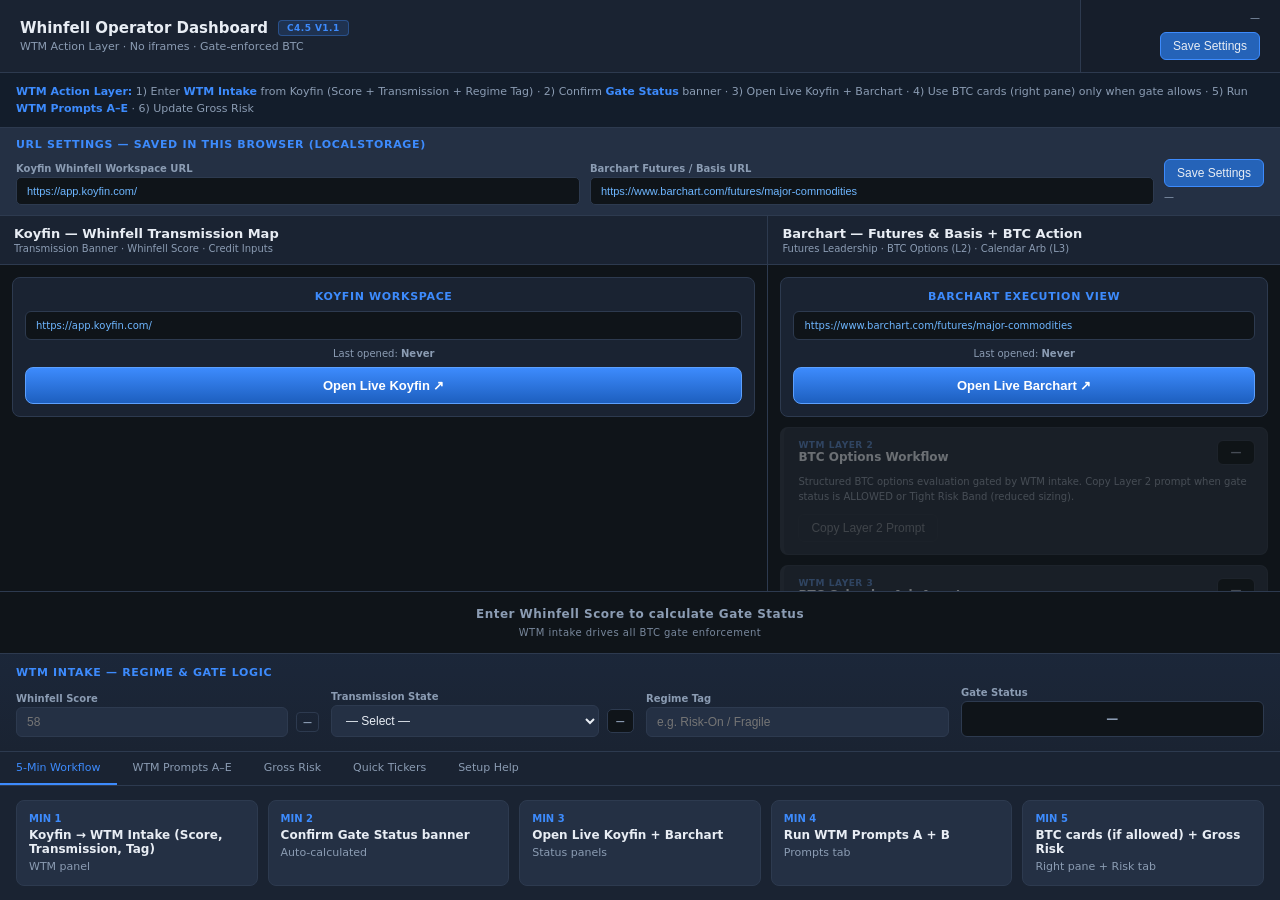
==== index.html @ 6265615a "Create index.html" ====
<!DOCTYPE html>
<html lang="en">
<head>
  <meta charset="UTF-8" />
  <meta name="viewport" content="width=device-width, initial-scale=1.0" />
  <title>Whinfell Operator Dashboard — C4.5 v1.1</title>
  <style>
    :root {
      --bg: #0f1419; --surface: #1a2332; --surface2: #243044; --border: #2d3a4f;
      --text: #e8edf4; --muted: #8b9cb3; --accent: #3d8bfd; --accent-dim: #2563b8;
      --green: #3dd68c; --amber: #f5a623; --red: #f56565;
      --font: "Segoe UI", system-ui, -apple-system, sans-serif;
    }
    * { box-sizing: border-box; margin: 0; padding: 0; }
    body {
      font-family: var(--font); background: var(--bg); color: var(--text);
      height: 100vh; display: flex; flex-direction: column; overflow: hidden;
    }
    header {
      display: flex; align-items: stretch; justify-content: space-between;
      padding: 0; background: var(--surface);
      border-bottom: 1px solid var(--border); flex-shrink: 0;
    }
    .header-brand {
      flex: 1; padding: 12px 20px; display: flex; flex-direction: column; justify-content: center; gap: 3px;
    }
    .header-brand-row { display: flex; align-items: center; gap: 10px; }
    header h1 { font-size: 15px; font-weight: 600; }
    .version-badge {
      font-size: 9px; font-weight: 700; color: var(--accent); background: rgba(61,139,253,0.15);
      border: 1px solid rgba(61,139,253,0.35); padding: 2px 8px; border-radius: 4px;
      letter-spacing: 0.05em; text-transform: uppercase;
    }
    header .meta { font-size: 11px; color: var(--muted); }
    .header-controls {
      display: flex; flex-direction: column; align-items: flex-end; justify-content: center;
      gap: 6px; padding: 12px 20px; border-left: 1px solid var(--border);
      background: rgba(0,0,0,0.15); min-width: 200px;
    }
    .header-controls .save-status { margin-top: 0; text-align: right; }
    .btn {
      background: var(--surface2); border: 1px solid var(--border); color: var(--text);
      padding: 6px 12px; border-radius: 6px; font-size: 12px; cursor: pointer;
    }
    .btn:hover:not(:disabled) { background: var(--border); }
    .btn:disabled { opacity: 0.45; cursor: not-allowed; }
    .btn-primary { background: var(--accent-dim); border-color: var(--accent); }
    .btn-primary:hover:not(:disabled) { background: var(--accent); }
    .how-to-use {
      flex-shrink: 0; background: rgba(61, 139, 253, 0.08);
      border-bottom: 1px solid var(--border); padding: 10px 16px;
      font-size: 11px; color: var(--muted); line-height: 1.55;
    }
    .how-to-use strong { color: var(--accent); }
    .settings-bar {
      flex-shrink: 0; background: var(--surface2);
      border-bottom: 1px solid var(--border); padding: 10px 16px;
    }
    .settings-bar h2, .section-label {
      font-size: 11px; font-weight: 700; color: var(--accent);
      text-transform: uppercase; letter-spacing: 0.06em; margin-bottom: 8px;
    }
    .settings-grid {
      display: grid; grid-template-columns: 1fr 1fr auto; gap: 10px; align-items: end;
    }
    @media (max-width: 800px) { .settings-grid { grid-template-columns: 1fr; } }
    .settings-field label, .field label {
      display: block; font-size: 10px; color: var(--muted);
      margin-bottom: 3px; font-weight: 600;
    }
    .settings-field input {
      width: 100%; background: var(--bg); border: 1px solid var(--border);
      color: #6eb6ff; padding: 7px 10px; border-radius: 5px; font-size: 11px;
    }
    .save-status { font-size: 10px; color: var(--muted); min-height: 14px; margin-top: 4px; }
    .save-status.ok { color: var(--green); }
    .main-split {
      display: grid; grid-template-columns: 3fr 2fr; flex: 1;
      min-height: 0; gap: 1px; background: var(--border);
    }
    .pane { display: flex; flex-direction: column; background: var(--bg); min-height: 0; }
    .pane-header {
      padding: 10px 14px; background: var(--surface);
      border-bottom: 1px solid var(--border); flex-shrink: 0;
    }
    .pane-header h2 { font-size: 13px; font-weight: 700; margin-bottom: 2px; }
    .pane-header .sub { font-size: 10px; color: var(--muted); }
    .pane-scroll { flex: 1; overflow-y: auto; padding: 12px; display: flex; flex-direction: column; gap: 10px; }
    .status-compact {
      background: var(--surface); border: 1px solid var(--border);
      border-radius: 8px; padding: 12px; text-align: center;
    }
    .status-compact .status-url {
      font-size: 10px; color: #6eb6ff; word-break: break-all;
      background: var(--bg); padding: 8px 10px; border-radius: 6px;
      border: 1px solid var(--border); margin: 8px 0; text-align: left;
    }
    .status-compact .status-url.empty { color: var(--muted); font-style: italic; }
    .status-meta { font-size: 10px; color: var(--muted); margin-bottom: 8px; }
    .btn-live {
      background: linear-gradient(180deg, #3d8bfd 0%, #1d5fbf 100%);
      border: 1px solid #5ca0ff; color: #fff; font-weight: 700;
      font-size: 13px; padding: 10px 24px; border-radius: 8px; cursor: pointer; width: 100%;
    }
    .btn-live:hover { filter: brightness(1.1); }
    .btc-card {
      background: var(--surface2); border: 1px solid var(--border);
      border-radius: 8px; padding: 12px 12px 12px 14px; transition: opacity 0.2s, border-color 0.2s;
      border-left-width: 4px;
    }
    .btc-card.chip-allowed { border-left-color: var(--green); }
    .btc-card.chip-tight { border-left-color: var(--amber); }
    .btc-card.chip-blocked { border-left-color: var(--red); }
    .btc-card.chip-neutral { border-left-color: var(--border); }
    .btc-card.gate-blocked { opacity: 0.42; pointer-events: none; filter: grayscale(0.45); }
    .btc-card h3 { font-size: 12px; font-weight: 700; margin-bottom: 2px; }
    .btc-card .layer-tag { font-size: 9px; color: var(--accent); font-weight: 700; text-transform: uppercase; letter-spacing: 0.06em; }
    .btc-card p { font-size: 10px; color: var(--muted); line-height: 1.5; margin: 6px 0 10px; }
    .btc-gate-row { display: flex; justify-content: space-between; align-items: flex-start; margin-bottom: 8px; gap: 8px; }
    .status-chip {
      font-size: 11px; font-weight: 800; padding: 5px 12px; border-radius: 6px;
      letter-spacing: 0.05em; text-transform: uppercase; white-space: nowrap; flex-shrink: 0;
    }
    .status-chip.allowed { background: rgba(61,221,140,0.22); color: var(--green); border: 1px solid var(--green); }
    .status-chip.tight { background: rgba(245,166,35,0.22); color: var(--amber); border: 1px solid var(--amber); }
    .status-chip.blocked { background: rgba(245,101,101,0.22); color: var(--red); border: 1px solid var(--red); }
    .status-chip.neutral { background: var(--bg); color: var(--muted); border: 1px solid var(--border); }
    .utility {
      flex-shrink: 0; background: var(--surface);
      border-top: 1px solid var(--border); max-height: 46vh;
      display: flex; flex-direction: column;
    }
    .wtm-intake-block {
      flex-shrink: 0; border-bottom: 1px solid var(--border);
      background: linear-gradient(180deg, rgba(61,139,253,0.06) 0%, var(--surface) 100%);
    }
    .gate-banner {
      padding: 14px 20px; font-size: 14px; font-weight: 800;
      text-align: center; letter-spacing: 0.04em; line-height: 1.35;
    }
    .gate-banner .gate-sub { display: block; font-size: 10px; font-weight: 500; margin-top: 3px; opacity: 0.85; }
    .gate-banner.red { background: rgba(245,101,101,0.22); color: #ff8a8a; border-bottom: 2px solid var(--red); }
    .gate-banner.amber { background: rgba(245,166,35,0.18); color: #ffc966; border-bottom: 2px solid var(--amber); }
    .gate-banner.green { background: rgba(61,221,140,0.15); color: #6eeea8; border-bottom: 2px solid var(--green); }
    .gate-banner.neutral { background: var(--bg); color: var(--muted); border-bottom: 1px solid var(--border); font-size: 12px; font-weight: 600; }
    .wtm-intake { padding: 12px 16px 14px; }
    .wtm-intake-grid {
      display: grid; grid-template-columns: repeat(4, 1fr); gap: 12px; align-items: end;
    }
    @media (max-width: 900px) { .wtm-intake-grid { grid-template-columns: 1fr 1fr; } }
    .tx-field-row { display: flex; gap: 8px; align-items: center; }
    .tx-field-row select { flex: 1; min-width: 0; }
    .regime-chip {
      font-size: 9px; font-weight: 800; padding: 6px 8px; border-radius: 5px;
      text-transform: uppercase; letter-spacing: 0.04em; white-space: nowrap; flex-shrink: 0;
    }
    .regime-chip.tx-green { background: rgba(61,221,140,0.18); color: var(--green); border: 1px solid var(--green); }
    .regime-chip.tx-amber { background: rgba(245,166,35,0.18); color: var(--amber); border: 1px solid var(--amber); }
    .regime-chip.tx-orange { background: rgba(255,140,60,0.18); color: #ff9f5a; border: 1px solid #ff9f5a; }
    .regime-chip.tx-red { background: rgba(245,101,101,0.18); color: var(--red); border: 1px solid var(--red); }
    .regime-chip.tx-neutral { background: var(--bg); color: var(--muted); border: 1px solid var(--border); }
    .gate-status-display {
      display: flex; align-items: center; justify-content: center; min-height: 36px;
      border-radius: 6px; font-size: 12px; font-weight: 800; letter-spacing: 0.04em;
      text-transform: uppercase; background: var(--bg); border: 1px solid var(--border); color: var(--muted);
    }
    .gate-status-display.allowed { background: rgba(61,221,140,0.15); color: var(--green); border-color: var(--green); }
    .gate-status-display.tight { background: rgba(245,166,35,0.15); color: var(--amber); border-color: var(--amber); }
    .gate-status-display.blocked { background: rgba(245,101,101,0.15); color: var(--red); border-color: var(--red); }
    .score-field-wrap { display: flex; align-items: center; gap: 8px; }
    .score-field-wrap input { flex: 1; min-width: 0; }
    .score-zone-mini {
      font-size: 9px; font-weight: 700; padding: 4px 6px; border-radius: 4px; white-space: nowrap;
    }
    .score-zone-mini.green { color: var(--green); border: 1px solid var(--green); background: rgba(61,221,140,0.1); }
    .score-zone-mini.amber { color: var(--amber); border: 1px solid var(--amber); background: rgba(245,166,35,0.1); }
    .score-zone-mini.red { color: var(--red); border: 1px solid var(--red); background: rgba(245,101,101,0.1); }
    .score-zone-mini.neutral { color: var(--muted); border: 1px solid var(--border); }
    .field input, .field select, .field textarea {
      width: 100%; background: var(--surface2); border: 1px solid var(--border);
      color: var(--text); padding: 7px 10px; border-radius: 6px; font-size: 12px;
    }
    .field input[readonly] { color: var(--muted); cursor: default; }
    .field textarea { min-height: 60px; resize: vertical; font-family: var(--font); }
    .utility-tabs { display: flex; border-bottom: 1px solid var(--border); flex-shrink: 0; overflow-x: auto; }
    .tab {
      padding: 9px 16px; font-size: 11px; font-weight: 500; color: var(--muted);
      cursor: pointer; border-bottom: 2px solid transparent; white-space: nowrap;
    }
    .tab:hover { color: var(--text); }
    .tab.active { color: var(--accent); border-bottom-color: var(--accent); }
    .utility-body { overflow-y: auto; padding: 14px 16px; flex: 1; }
    .panel { display: none; } .panel.active { display: block; }
    .workflow-grid { display: grid; grid-template-columns: repeat(5, 1fr); gap: 10px; }
    @media (max-width: 900px) { .workflow-grid { grid-template-columns: 1fr 1fr; } }
    .wf-step {
      background: var(--surface2); border: 1px solid var(--border);
      border-radius: 8px; padding: 12px;
    }
    .wf-step .min { font-size: 10px; color: var(--accent); font-weight: 700; margin-bottom: 4px; }
    .wf-step .action { font-size: 12px; font-weight: 600; margin-bottom: 4px; }
    .wf-step .tool { font-size: 11px; color: var(--muted); }
    .prompt-list { display: flex; flex-direction: column; gap: 10px; }
    .prompt-card {
      background: var(--surface2); border: 1px solid var(--border);
      border-radius: 8px; padding: 12px;
    }
    .prompt-card header {
      background: none; border: none; padding: 0 0 8px 0;
      display: flex; justify-content: space-between; align-items: center;
    }
    .prompt-card h3 { font-size: 13px; font-weight: 600; }
    .prompt-card .prompt-desc { font-size: 10px; color: var(--muted); margin-top: 2px; font-weight: 400; }
    .prompt-card pre {
      font-size: 11px; line-height: 1.55; color: var(--muted);
      white-space: pre-wrap; background: var(--bg); padding: 10px;
      border-radius: 6px; border: 1px solid var(--border);
      font-family: "SF Mono", Consolas, monospace;
    }
    .copied { color: var(--green) !important; }
    .risk-grid {
      display: grid; grid-template-columns: repeat(auto-fill, minmax(200px, 1fr));
      gap: 12px; align-items: end;
    }
    .daily-rule {
      margin-top: 10px; padding: 10px 12px; background: var(--bg);
      border: 1px solid var(--amber); border-radius: 6px;
      font-size: 11px; color: var(--amber); line-height: 1.5;
    }
    .ticker-ref { font-size: 11px; color: var(--muted); }
    .url-instructions {
      padding: 10px 12px; background: var(--bg); border: 1px solid var(--border);
      border-radius: 6px; font-size: 11px; color: var(--muted); line-height: 1.55;
    }
    .url-instructions ol { margin: 6px 0 0 18px; }
  </style>
</head>
<body>

<header>
  <div class="header-brand">
    <div class="header-brand-row">
      <h1>Whinfell Operator Dashboard</h1>
      <span class="version-badge">C4.5 v1.1</span>
    </div>
    <div class="meta">WTM Action Layer · No iframes · Gate-enforced BTC</div>
  </div>
  <div class="header-controls">
    <div class="save-status" id="saveStatusHeader">—</div>
    <button class="btn btn-primary" id="btnSave">Save Settings</button>
  </div>
</header>

<div class="how-to-use">
  <strong>WTM Action Layer:</strong>
  1) Enter <strong>WTM Intake</strong> from Koyfin (Score + Transmission + Regime Tag) ·
  2) Confirm <strong>Gate Status</strong> banner ·
  3) Open Live Koyfin + Barchart ·
  4) Use BTC cards (right pane) only when gate allows ·
  5) Run <strong>WTM Prompts A–E</strong> ·
  6) Update Gross Risk
</div>

<section class="settings-bar">
  <h2>URL Settings — saved in this browser (localStorage)</h2>
  <div class="settings-grid">
    <div class="settings-field">
      <label for="urlKoyfin">Koyfin Whinfell Workspace URL</label>
      <input type="url" id="urlKoyfin" placeholder="https://app.koyfin.com/your-workspace" />
    </div>
    <div class="settings-field">
      <label for="urlBarchart">Barchart Futures / Basis URL</label>
      <input type="url" id="urlBarchart" placeholder="https://www.barchart.com/futures/major-commodities" />
    </div>
    <div>
      <button class="btn btn-primary" id="btnSave2" style="width:100%">Save Settings</button>
      <div class="save-status" id="saveStatus">—</div>
    </div>
  </div>
</section>

<section class="main-split">
  <div class="pane">
    <div class="pane-header">
      <h2>Koyfin — Whinfell Transmission Map</h2>
      <div class="sub">Transmission Banner · Whinfell Score · Credit Inputs</div>
    </div>
    <div class="pane-scroll">
      <div class="status-compact">
        <div class="section-label">Koyfin Workspace</div>
        <div class="status-url" id="displayUrlKoyfin">No URL saved</div>
        <div class="status-meta">Last opened: <strong id="lastOpenedKoyfin">Never</strong></div>
        <button class="btn-live" id="btnOpenKoyfin">Open Live Koyfin ↗</button>
      </div>
    </div>
  </div>

  <div class="pane">
    <div class="pane-header">
      <h2>Barchart — Futures &amp; Basis + BTC Action</h2>
      <div class="sub">Futures Leadership · BTC Options (L2) · Calendar Arb (L3)</div>
    </div>
    <div class="pane-scroll">
      <div class="status-compact">
        <div class="section-label">Barchart Execution View</div>
        <div class="status-url" id="displayUrlBarchart">No URL saved</div>
        <div class="status-meta">Last opened: <strong id="lastOpenedBarchart">Never</strong></div>
        <button class="btn-live" id="btnOpenBarchart">Open Live Barchart ↗</button>
      </div>

      <div class="btc-card chip-neutral" id="btcOptionsCard">
        <div class="btc-gate-row">
          <div><div class="layer-tag">WTM Layer 2</div><h3>BTC Options Workflow</h3></div>
          <span class="status-chip neutral" id="gatePillL2">—</span>
        </div>
        <p>Structured BTC options evaluation gated by WTM intake. Copy Layer 2 prompt when gate status is ALLOWED or Tight Risk Band (reduced sizing).</p>
        <button class="btn" id="btnCopyL2">Copy Layer 2 Prompt</button>
      </div>

      <div class="btc-card chip-neutral" id="btcCalendarCard">
        <div class="btc-gate-row">
          <div><div class="layer-tag">WTM Layer 3</div><h3>BTC Calendar Arb Agent</h3></div>
          <span class="status-chip neutral" id="gatePillL3">—</span>
        </div>
        <p>Calendar spread arb agent for BTC basis structures. Blocked when Gate Status = NO NEW BTC RISK (Score &lt; 50).</p>
        <button class="btn" id="btnCopyL3">Copy Layer 3 Prompt</button>
      </div>
    </div>
  </div>
</section>

<section class="utility">
  <div class="wtm-intake-block">
    <div class="gate-banner neutral" id="gateBanner">
      Enter Whinfell Score to calculate Gate Status
      <span class="gate-sub" id="gateBannerSub">WTM intake drives all BTC gate enforcement</span>
    </div>
    <div class="wtm-intake">
      <div class="section-label">WTM Intake — Regime &amp; Gate Logic</div>
      <div class="wtm-intake-grid">
        <div class="field">
          <label for="whinfellScore">Whinfell Score</label>
          <div class="score-field-wrap">
            <input type="number" id="whinfellScore" min="0" max="100" placeholder="58" />
            <span class="score-zone-mini neutral" id="scoreZoneMini">—</span>
          </div>
        </div>
        <div class="field">
          <label for="transmissionState">Transmission State</label>
          <div class="tx-field-row">
            <select id="transmissionState">
              <option value="">— Select —</option>
              <option value="normal">Normal</option>
              <option value="stressed">Stressed</option>
              <option value="disorderly">Disorderly</option>
              <option value="crisis">Crisis</option>
            </select>
            <span class="regime-chip tx-neutral" id="txChip">—</span>
          </div>
        </div>
        <div class="field">
          <label for="regimeTag">Regime Tag</label>
          <input type="text" id="regimeTag" list="regimeTags" placeholder="e.g. Risk-On / Fragile" />
          <datalist id="regimeTags">
            <option value="Risk-On / Constructive"></option>
            <option value="Neutral / Range"></option>
            <option value="Fragile / Selective"></option>
            <option value="Stress / Compression"></option>
            <option value="Crisis / Risk-Off"></option>
          </datalist>
        </div>
        <div class="field">
          <label>Gate Status</label>
          <div class="gate-status-display" id="gateStatusDisplay">—</div>
        </div>
      </div>
    </div>
  </div>

  <div class="utility-tabs">
    <div class="tab active" data-tab="workflow">5-Min Workflow</div>
    <div class="tab" data-tab="prompts">WTM Prompts A–E</div>
    <div class="tab" data-tab="risk">Gross Risk</div>
    <div class="tab" data-tab="tickers">Quick Tickers</div>
    <div class="tab" data-tab="setup">Setup Help</div>
  </div>
  <div class="utility-body">
    <div class="panel active" id="panel-workflow">
      <div class="workflow-grid">
        <div class="wf-step"><div class="min">MIN 1</div><div class="action">Koyfin → WTM Intake (Score, Transmission, Tag)</div><div class="tool">WTM panel</div></div>
        <div class="wf-step"><div class="min">MIN 2</div><div class="action">Confirm Gate Status banner</div><div class="tool">Auto-calculated</div></div>
        <div class="wf-step"><div class="min">MIN 3</div><div class="action">Open Live Koyfin + Barchart</div><div class="tool">Status panels</div></div>
        <div class="wf-step"><div class="min">MIN 4</div><div class="action">Run WTM Prompts A + B</div><div class="tool">Prompts tab</div></div>
        <div class="wf-step"><div class="min">MIN 5</div><div class="action">BTC cards (if allowed) + Gross Risk</div><div class="tool">Right pane + Risk tab</div></div>
      </div>
    </div>
    <div class="panel" id="panel-prompts"><div class="prompt-list" id="promptList"></div></div>
    <div class="panel" id="panel-risk">
      <div class="risk-grid">
        <div class="field"><label>Gross Risk — Book A ($mm)</label><input type="number" id="grossA" step="0.1" /></div>
        <div class="field"><label>Gross Risk — Book B ($mm)</label><input type="number" id="grossB" step="0.1" /></div>
        <div class="field"><label>Total Gross</label><input type="text" id="grossTotal" readonly /></div>
        <div class="field">
          <label>Basis Preference</label>
          <select id="basisPref">
            <option value="">— Select —</option>
            <option value="client">Client Basis favored</option>
            <option value="outright">Outright Basis allowed</option>
            <option value="avoid">Avoid outright</option>
          </select>
        </div>
        <div class="field" style="grid-column:1/-1">
          <label>Watch Items / Handover</label>
          <textarea id="handoverNote" placeholder="Gate status, regime tag, risks…"></textarea>
        </div>
      </div>
      <div class="daily-rule"><strong>Daily Rule:</strong> Update Gross Risk after morning review and after any material trade.</div>
    </div>
    <div class="panel" id="panel-tickers">
      <p class="ticker-ref" style="margin-bottom:10px">C3 Master List — click to open Barchart:</p>
      <div id="tickerChips" style="display:flex;flex-wrap:wrap;gap:6px;"></div>
    </div>
    <div class="panel" id="panel-setup">
      <div class="url-instructions">
        <strong>C4.5 v1.1 — WTM Action Layer</strong>
        <ol>
          <li>Enter WTM Intake: Score, Transmission State, Regime Tag</li>
          <li>Gate Status auto-calculates: Allowed (≥65) · Tight Risk Band (50–64) · NO NEW BTC RISK (&lt;50)</li>
          <li>BTC Options (L2) + Calendar Arb (L3) cards live under Barchart pane — respect gate</li>
          <li>Run WTM Prompts A–E from Prompts tab</li>
        </ol>
      </div>
    </div>
  </div>
</section>

<script>
const STORAGE_KEY = 'whinfell_operator_v1_1';
const LEGACY_KEYS = ['whinfell_operator_v2', 'whinfell_operator_v1'];
const DEFAULTS = {
  urlKoyfin: 'https://app.koyfin.com/',
  urlBarchart: 'https://www.barchart.com/futures/major-commodities',
};

const TX_LABELS = { normal: 'Normal', stressed: 'Stressed', disorderly: 'Disorderly', crisis: 'Crisis' };
const TX_CHIP = {
  normal: { label: 'Normal', cls: 'tx-green' },
  stressed: { label: 'Stressed', cls: 'tx-amber' },
  disorderly: { label: 'Disorderly', cls: 'tx-orange' },
  crisis: { label: 'Crisis', cls: 'tx-red' },
};

function getBtcChipLabel(gate) {
  if (gate.key === 'blocked') return 'BLOCKED';
  if (gate.key === 'tight') return 'Tight Risk';
  if (gate.key === 'allowed') return 'Allowed';
  return '—';
}

function getScoreZoneMini(score) {
  if (isNaN(score)) return { text: '—', cls: 'neutral' };
  if (score >= 65) return { text: 'Green', cls: 'green' };
  if (score >= 50) return { text: 'Amber', cls: 'amber' };
  return { text: 'Red', cls: 'red' };
}

const PROMPT_L2 = `WTM Layer 2 — BTC Options Workflow

Context: Whinfell Transmission Model intake complete.
- Whinfell Score: [from intake]
- Transmission State: [from intake]
- Regime Tag: [from intake]
- Gate Status: [Allowed / Tight Risk Band / NO NEW BTC RISK]

Task:
1) Confirm gate permits BTC options activity (if Tight Risk Band → reduced sizing only)
2) Map IBIT/BTC vol surface vs credit transmission alignment
3) Recommend structure: covered / spread / collar — with max notional
4) State invalidation: score threshold, vol spike, credit impairment
5) Output: EXECUTE (sized) / WATCH / BLOCKED`;

const PROMPT_L3 = `WTM Layer 3 — BTC Calendar Arb Agent

Context: Whinfell Transmission Model intake complete.
- Whinfell Score: [from intake]
- Transmission State: [from intake]
- Regime Tag: [from intake]
- Gate Status: [Allowed / Tight Risk Band / NO NEW BTC RISK]

Task:
1) Verify gate status permits calendar arb (BLOCKED if Score < 50)
2) Read near vs far BTC basis from Barchart — compute ΔBasis attractiveness
3) Rank calendar spread opportunities vs WTM transmission read
4) If Tight Risk Band: client basis structures only, reduced size
5) Output one-line action: EXECUTE / WATCH / BLOCKED with size and risks`;

const PROMPTS = [
  { id: 'A', title: 'WTM Transmission Read & Regime Classification', desc: 'Classify today\u2019s overall regime and key signals.', text: `Using the current Whinfell Transmission Map (regime banner, Whinfell Score, credit inputs, rates, breadth, futures leadership, and BTC/IBIT behavior), classify today\u2019s transmission state.

1. State: Risk-On, Fragile Risk-On, Neutral, Risk-Off, or Crisis.
2. Whinfell Score and zone (Green / Amber / Red).
3. Top 2 confirming signals and top 2 disconfirming signals.
4. One-line desk posture recommendation and what would cause an upgrade or downgrade.

Be concise and transmission-focused.` },
  { id: 'B', title: 'WTM Posture & Gross-Risk Recommendation', desc: 'Set daily gross risk and sizing.', text: `Using current Whinfell Score, transmission state, and desk posture, recommend gross risk and position sizing for today.

1. Recommended gross risk range (% of capital deployed).
2. Max per-trade risk (% and dollar amount).
3. Max concurrent trades.
4. For a candidate trade (entry, stop, target, account size), calculate: contract/share count, notional, risk $, reward $, and R-multiple.

Keep sizing conservative and aligned with the current Whinfell regime.` },
  { id: 'C', title: 'WTM Trade Evaluation & Ranking', desc: 'Evaluate and rank candidate trades.', text: `Given a list of candidate trades (tickers, direction, setup), evaluate each through the Whinfell lens and rank them.

For each trade:
- Regime fit
- Basis/term-structure alignment
- Liquidity and edge
- Transmission confirmation

Output a ranked list: Core, Tactical, Watchlist, with one-line justification and WTM Trade Score (0\u2013100). Flag any trades that should be banned due to regime mismatch.` },
  { id: 'D', title: 'WTM Income Projection from Current Book', desc: 'Project income scenarios.', text: `Using the current book (positions, sizes, key levels) and Whinfell regime, build projected income scenarios for the next session/week.

1. Base, favorable, and adverse scenarios with estimated P&L ($ and % of capital).
2. Key drivers (carry, basis, directional, convexity).
3. One-line income posture statement.

Be realistic and tie directly to the current Whinfell Score and transmission state.` },
  { id: 'E', title: 'WTM Divergence & Risk Compression', desc: 'Diagnose divergences and recommend risk actions.', text: `When the tape diverges from Whinfell transmission signals, diagnose and recommend risk compression.

1. Describe key divergences (credit vs equities, BTC vs SPY, futures vs regime, etc.).
2. Classify as transient or regime-threatening.
3. Recommend concrete actions: reduce gross, rotate, tighten stops, or exit.
4. State what evidence would justify re-expanding risk.

Be concise and action-oriented.` },
];

const TICKERS = ['HYG','LQD','XLF','XLU','SPY','IWM','IBIT','CL','RB','ES','RTY','GC'];

function loadSettings() {
  try {
    let raw = localStorage.getItem(STORAGE_KEY);
    if (raw) return { ...DEFAULTS, ...JSON.parse(raw) };
    for (const key of LEGACY_KEYS) {
      const legacy = localStorage.getItem(key);
      if (legacy) return { ...DEFAULTS, ...JSON.parse(legacy), _migrated: true };
    }
    return { ...DEFAULTS };
  } catch { return { ...DEFAULTS }; }
}

function collectFormData() {
  return {
    urlKoyfin: document.getElementById('urlKoyfin').value,
    urlBarchart: document.getElementById('urlBarchart').value,
    whinfellScore: document.getElementById('whinfellScore').value,
    transmissionState: document.getElementById('transmissionState').value,
    regimeTag: document.getElementById('regimeTag').value,
    grossA: document.getElementById('grossA').value,
    grossB: document.getElementById('grossB').value,
    basisPref: document.getElementById('basisPref').value,
    handoverNote: document.getElementById('handoverNote').value,
    lastOpenedKoyfin: document.getElementById('lastOpenedKoyfin').dataset.ts || null,
    lastOpenedBarchart: document.getElementById('lastOpenedBarchart').dataset.ts || null,
    savedAt: new Date().toISOString(),
  };
}

function getGate(score) {
  if (isNaN(score)) return {
    label: '—', key: 'unknown', bannerClass: 'neutral',
    bannerText: 'Enter Whinfell Score to calculate Gate Status',
    bannerSub: 'WTM intake drives all BTC gate enforcement',
    chipClass: 'neutral', blocked: true, l2Disabled: true, l3Disabled: true,
  };
  if (score < 50) return {
    label: 'NO NEW BTC RISK', key: 'blocked', bannerClass: 'red',
    bannerText: 'NO NEW BTC RISK',
    bannerSub: 'Score < 50 · BTC sections disabled · Defensive posture required',
    chipClass: 'blocked', blocked: true, l2Disabled: true, l3Disabled: true,
  };
  if (score < 65) return {
    label: 'Tight Risk Band', key: 'tight', bannerClass: 'amber',
    bannerText: 'Tight Risk Band',
    bannerSub: 'Score 50–64 · Reduced BTC sizing · Client basis favored',
    chipClass: 'tight', blocked: false, l2Disabled: false, l3Disabled: false,
  };
  return {
    label: 'Allowed', key: 'allowed', bannerClass: 'green',
    bannerText: 'Allowed',
    bannerSub: 'Score ≥ 65 · Full WTM action layer · BTC options + calendar arb permitted',
    chipClass: 'allowed', blocked: false, l2Disabled: false, l3Disabled: false,
  };
}

function updateTransmissionChip() {
  const tx = document.getElementById('transmissionState').value;
  const chip = document.getElementById('txChip');
  if (!tx || !TX_CHIP[tx]) {
    chip.textContent = '—';
    chip.className = 'regime-chip tx-neutral';
    return;
  }
  chip.textContent = TX_CHIP[tx].label;
  chip.className = 'regime-chip ' + TX_CHIP[tx].cls;
}

function updateWtmLogic() {
  const score = parseInt(document.getElementById('whinfellScore').value, 10);
  const gate = getGate(score);
  const chipLabel = getBtcChipLabel(gate);
  const zone = getScoreZoneMini(score);

  const zoneEl = document.getElementById('scoreZoneMini');
  zoneEl.textContent = zone.text;
  zoneEl.className = 'score-zone-mini ' + zone.cls;

  const gateDisplay = document.getElementById('gateStatusDisplay');
  gateDisplay.textContent = gate.label;
  gateDisplay.className = 'gate-status-display ' + gate.chipClass;

  const banner = document.getElementById('gateBanner');
  banner.innerHTML = gate.bannerText + '<span class="gate-sub" id="gateBannerSub">' + gate.bannerSub + '</span>';
  banner.className = 'gate-banner ' + gate.bannerClass;

  updateTransmissionChip();

  const btcChipClass = 'chip-' + (gate.key === 'unknown' ? 'neutral' : gate.chipClass);
  ['gatePillL2', 'gatePillL3'].forEach(id => {
    const el = document.getElementById(id);
    el.textContent = chipLabel;
    el.className = 'status-chip ' + gate.chipClass;
  });

  ['btcOptionsCard', 'btcCalendarCard'].forEach(id => {
    const card = document.getElementById(id);
    card.classList.remove('chip-allowed', 'chip-tight', 'chip-blocked', 'chip-neutral');
    card.classList.add(btcChipClass);
    card.classList.toggle('gate-blocked', gate.l2Disabled);
  });

  document.getElementById('btnCopyL2').disabled = gate.l2Disabled;
  document.getElementById('btnCopyL3').disabled = gate.l3Disabled;
}

function setSaveStatus(text, ok) {
  ['saveStatus', 'saveStatusHeader'].forEach(id => {
    const el = document.getElementById(id);
    if (!el) return;
    el.textContent = text;
    el.classList.toggle('ok', !!ok);
  });
}

function saveSettings() {
  localStorage.setItem(STORAGE_KEY, JSON.stringify(collectFormData()));
  setSaveStatus('Saved · ' + new Date().toLocaleString(), true);
  updateStatusPanels();
  updateWtmLogic();
  ['btnSave','btnSave2'].forEach(id => {
    const b = document.getElementById(id);
    const o = b.textContent; b.textContent = 'Saved ✓';
    setTimeout(() => b.textContent = o, 1200);
  });
}

function applySettings(s) {
  document.getElementById('urlKoyfin').value = s.urlKoyfin || DEFAULTS.urlKoyfin;
  document.getElementById('urlBarchart').value = s.urlBarchart || DEFAULTS.urlBarchart;
  if (s.whinfellScore != null && s.whinfellScore !== '') document.getElementById('whinfellScore').value = s.whinfellScore;
  if (s.transmissionState) document.getElementById('transmissionState').value = s.transmissionState;
  if (s.regimeTag) document.getElementById('regimeTag').value = s.regimeTag;
  if (s.grossA != null) document.getElementById('grossA').value = s.grossA;
  if (s.grossB != null) document.getElementById('grossB').value = s.grossB;
  if (s.basisPref) document.getElementById('basisPref').value = s.basisPref;
  if (s.handoverNote) document.getElementById('handoverNote').value = s.handoverNote;
  setLastOpened('lastOpenedKoyfin', s.lastOpenedKoyfin);
  setLastOpened('lastOpenedBarchart', s.lastOpenedBarchart);
  updateGrossTotal();
  updateWtmLogic();
  updateStatusPanels();
  if (s.savedAt) setSaveStatus('Saved · ' + new Date(s.savedAt).toLocaleString(), true);
}

function setLastOpened(elId, iso) {
  const el = document.getElementById(elId);
  if (iso) { el.textContent = new Date(iso).toLocaleString(); el.dataset.ts = iso; }
  else { el.textContent = 'Never'; delete el.dataset.ts; }
}

function updateStatusPanels() {
  const k = document.getElementById('urlKoyfin').value.trim();
  const b = document.getElementById('urlBarchart').value.trim();
  document.getElementById('displayUrlKoyfin').textContent = k || 'No URL saved — set above';
  document.getElementById('displayUrlBarchart').textContent = b || 'No URL saved — set above';
  document.getElementById('displayUrlKoyfin').classList.toggle('empty', !k);
  document.getElementById('displayUrlBarchart').classList.toggle('empty', !b);
}

function openLive(source) {
  const isKoyfin = source === 'koyfin';
  const inputId = isKoyfin ? 'urlKoyfin' : 'urlBarchart';
  const lastId = isKoyfin ? 'lastOpenedKoyfin' : 'lastOpenedBarchart';
  const url = document.getElementById(inputId).value.trim();
  if (!url) { alert('Please set and save a URL first.'); return; }
  window.open(url, '_blank', 'noopener');
  const now = new Date().toISOString();
  setLastOpened(lastId, now);
  const s = { ...loadSettings(), ...collectFormData(), [lastId]: now };
  if (isKoyfin) s.urlKoyfin = url; else s.urlBarchart = url;
  localStorage.setItem(STORAGE_KEY, JSON.stringify(s));
}

function updateGrossTotal() {
  const a = parseFloat(document.getElementById('grossA').value) || 0;
  const b = parseFloat(document.getElementById('grossB').value) || 0;
  document.getElementById('grossTotal').value = (a + b).toFixed(1) + ' $mm';
}

function renderPrompts() {
  document.getElementById('promptList').innerHTML = PROMPTS.map(p => `
    <div class="prompt-card">
      <header>
        <div><h3>Prompt ${p.id} \u2013 ${p.title}</h3>${p.desc ? `<div class="prompt-desc">${p.desc}</div>` : ''}</div>
        <button class="btn copy-btn" data-text="${encodeURIComponent(p.text)}">Copy</button>
      </header>
      <pre>${p.text}</pre>
    </div>`).join('');
  document.querySelectorAll('.copy-btn').forEach(btn => {
    btn.addEventListener('click', async () => {
      await navigator.clipboard.writeText(decodeURIComponent(btn.dataset.text));
      btn.textContent = 'Copied ✓';
      btn.classList.add('copied');
      setTimeout(() => { btn.textContent = 'Copy'; btn.classList.remove('copied'); }, 2000);
    });
  });
}

function renderTickers() {
  document.getElementById('tickerChips').innerHTML = TICKERS.map(t =>
    `<button class="btn" data-t="${t}">${t}</button>`).join('');
  document.querySelectorAll('#tickerChips .btn').forEach(btn => {
    btn.onclick = () => window.open(`https://www.barchart.com/stocks/quotes/${btn.dataset.t}`, '_blank');
  });
}

async function copyPrompt(text, btn, defaultLabel) {
  await navigator.clipboard.writeText(text);
  const o = btn.textContent; btn.textContent = 'Copied ✓';
  setTimeout(() => btn.textContent = o || defaultLabel, 2000);
}

function markUnsaved() {
  setSaveStatus('Unsaved — click Save Settings', false);
}

document.querySelectorAll('.tab').forEach(tab => {
  tab.onclick = () => {
    document.querySelectorAll('.tab').forEach(t => t.classList.remove('active'));
    document.querySelectorAll('.panel').forEach(p => p.classList.remove('active'));
    tab.classList.add('active');
    document.getElementById('panel-' + tab.dataset.tab).classList.add('active');
  };
});

document.getElementById('btnSave').onclick = saveSettings;
document.getElementById('btnSave2').onclick = saveSettings;
document.getElementById('btnOpenKoyfin').onclick = () => openLive('koyfin');
document.getElementById('btnOpenBarchart').onclick = () => openLive('barchart');
document.getElementById('btnCopyL2').onclick = () => copyPrompt(PROMPT_L2, document.getElementById('btnCopyL2'), 'Copy Layer 2 Prompt');
document.getElementById('btnCopyL3').onclick = () => copyPrompt(PROMPT_L3, document.getElementById('btnCopyL3'), 'Copy Layer 3 Prompt');

['urlKoyfin','urlBarchart'].forEach(id => document.getElementById(id).onchange = () => { updateStatusPanels(); markUnsaved(); });
['transmissionState','regimeTag','basisPref','handoverNote'].forEach(id => {
  document.getElementById(id).onchange = () => { if (id === 'transmissionState') updateTransmissionChip(); markUnsaved(); };
  if (id === 'regimeTag') document.getElementById(id).oninput = markUnsaved;
});
['grossA','grossB'].forEach(id => document.getElementById(id).oninput = () => { updateGrossTotal(); markUnsaved(); });
document.getElementById('whinfellScore').oninput = () => { updateWtmLogic(); markUnsaved(); };

applySettings(loadSettings());
renderPrompts();
renderTickers();
updateWtmLogic();
</script>
</body>
</html>
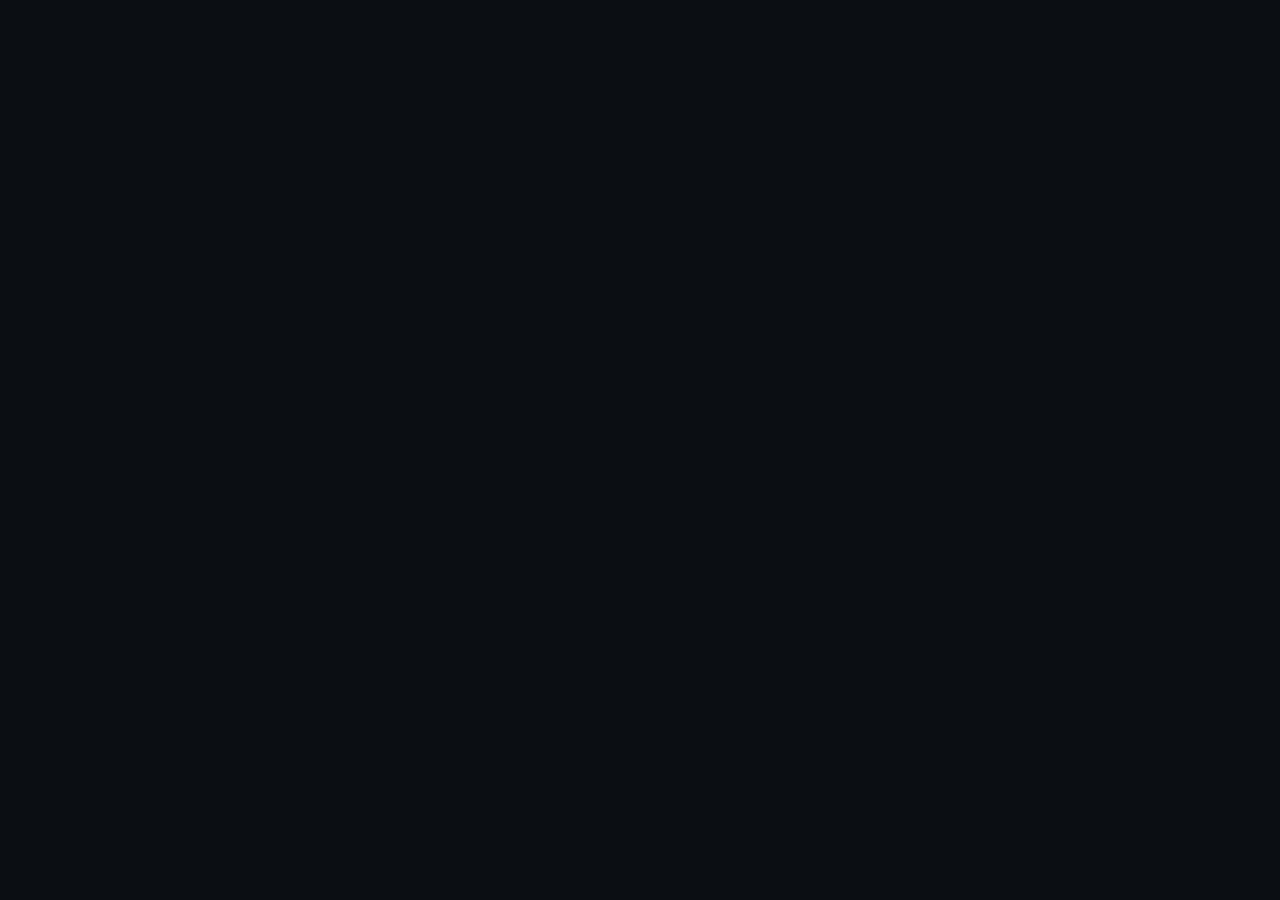
==== commit d50728f4: "deploy: Jul 2 desk preview to root" ====
--- a/index.html
+++ b/index.html
@@ -1,789 +1,9890 @@
 <!DOCTYPE html>
-<html lang="en">
+<html lang="en" data-theme="dark">
 <head>
   <meta charset="UTF-8" />
   <meta name="viewport" content="width=device-width, initial-scale=1.0" />
-  <title>Whinfell Operator Dashboard — C4.5 v1.1</title>
+  <title>Whinfell Transmission Control — Phase 2.3 Operator Console</title>
+  <link rel="stylesheet" href="basis_watch.css" />
+  <script src="https://cdn.tailwindcss.com"></script>
+
+<!-- DD_BADGE_SYNC_START -->
+<script>
+window.DICTIONARY_BADGE_DEFAULT = {
+  "version": "1.0",
+  "date": "2026-06-29",
+  "status": "Locked",
+  "alignment": "Aligned",
+  "source": "whinfell_pipeline/data_dictionary.yaml",
+  "loadingLabel": "Loading dictionary\u2026"
+};
+</script>
+<!-- DD_BADGE_SYNC_END -->
+
+  <script>
+    if (typeof tailwind !== 'undefined') {
+      tailwind.config = {
+        theme: {
+          extend: {
+            colors: {
+              wtm: {
+                bg: '#0b0f14', surface: '#141b24', card: '#1a2332', border: '#2a3548',
+                muted: '#8b9cb3', accent: '#3d8bfd', green: '#3dd68c', amber: '#f5a623', red: '#f56565',
+              },
+            },
+            fontFamily: { sans: ['"Segoe UI"', 'system-ui', 'sans-serif'] },
+          },
+        },
+      };
+    }
+  </script>
   <style>
-    :root {
-      --bg: #0f1419; --surface: #1a2332; --surface2: #243044; --border: #2d3a4f;
-      --text: #e8edf4; --muted: #8b9cb3; --accent: #3d8bfd; --accent-dim: #2563b8;
-      --green: #3dd68c; --amber: #f5a623; --red: #f56565;
-      --font: "Segoe UI", system-ui, -apple-system, sans-serif;
-    }
-    * { box-sizing: border-box; margin: 0; padding: 0; }
-    body {
-      font-family: var(--font); background: var(--bg); color: var(--text);
-      height: 100vh; display: flex; flex-direction: column; overflow: hidden;
-    }
-    header {
-      display: flex; align-items: stretch; justify-content: space-between;
-      padding: 0; background: var(--surface);
-      border-bottom: 1px solid var(--border); flex-shrink: 0;
-    }
-    .header-brand {
-      flex: 1; padding: 12px 20px; display: flex; flex-direction: column; justify-content: center; gap: 3px;
-    }
-    .header-brand-row { display: flex; align-items: center; gap: 10px; }
-    header h1 { font-size: 15px; font-weight: 600; }
-    .version-badge {
-      font-size: 9px; font-weight: 700; color: var(--accent); background: rgba(61,139,253,0.15);
-      border: 1px solid rgba(61,139,253,0.35); padding: 2px 8px; border-radius: 4px;
-      letter-spacing: 0.05em; text-transform: uppercase;
-    }
-    header .meta { font-size: 11px; color: var(--muted); }
-    .header-controls {
-      display: flex; flex-direction: column; align-items: flex-end; justify-content: center;
-      gap: 6px; padding: 12px 20px; border-left: 1px solid var(--border);
-      background: rgba(0,0,0,0.15); min-width: 200px;
-    }
-    .header-controls .save-status { margin-top: 0; text-align: right; }
+    /* Fallback if cdn.tailwindcss.com is blocked — keeps desk readable on GitHub Pages */
+    html, body { background: #0b0f14; color: #e8eef5; margin: 0; min-height: 100%; }
+    body { font-family: "Segoe UI", system-ui, sans-serif; }
+    .hidden, .zone-hidden, .panel-hidden { display: none !important; }
+    .gate-glow-red { box-shadow: inset 0 -2px 0 0 #f56565, 0 0 24px rgba(245,101,101,0.12); }
+    .gate-glow-amber { box-shadow: inset 0 -2px 0 0 #f5a623, 0 0 24px rgba(245,166,35,0.1); }
+    .gate-glow-green { box-shadow: inset 0 -2px 0 0 #3dd68c, 0 0 24px rgba(61,221,140,0.1); }
+    .card-blocked { opacity: 0.38; pointer-events: none; filter: grayscale(0.5); }
+    .tab-active { color: #3d8bfd; border-bottom: 2px solid #3d8bfd; }
+    .panel-hidden { display: none; }
+    .tracer-bar { transition: width 0.3s ease, background-color 0.3s ease; }
+    .horizon-up { color: #3dd68c; }
+    .horizon-flat { color: #8b9cb3; }
+    .horizon-down { color: #f56565; }
+    .chain-arrow-thin { font-size: 10px; opacity: 0.7; }
+    .chain-arrow-mid { font-size: 13px; font-weight: 700; }
+    .chain-arrow-thick { font-size: 16px; font-weight: 900; }
+    .chain-node-weakest { box-shadow: 0 0 10px rgba(245,101,101,0.45); animation: pulse-weakest 2s ease-in-out infinite; }
+    @keyframes pulse-weakest { 0%, 100% { box-shadow: 0 0 6px rgba(245,101,101,0.3); } 50% { box-shadow: 0 0 14px rgba(245,101,101,0.55); } }
+    .snapshot-selected { border-color: #3d8bfd !important; background: rgba(61,139,253,0.08) !important; }
+    .track-toggle-active { background: rgba(61,139,253,0.2); border-color: #3d8bfd; color: #3d8bfd; }
+    .prompt-tile-expanded pre { max-height: 280px; }
+    .zone-hidden { display: none !important; }
+    .cmd-metric { min-width: 0; }
+    .freshness-dot { width: 6px; height: 6px; border-radius: 9999px; display: inline-block; flex-shrink: 0; }
+    .freshness-dot-fresh { background: #3dd68c; box-shadow: 0 0 6px rgba(61,214,140,0.5); }
+    .freshness-dot-aging { background: #f5a623; box-shadow: 0 0 6px rgba(245,166,35,0.45); }
+    .freshness-dot-stale { background: #f56565; box-shadow: 0 0 6px rgba(245,101,101,0.45); }
+    .freshness-sub-cluster { display: flex; flex-wrap: wrap; align-items: center; gap: 3px 4px; font-size: 8px; color: #8b9cb3; margin-top: 3px; line-height: 1.2; }
+    .freshness-sub-item { display: inline-flex; align-items: center; gap: 3px; white-space: nowrap; }
+    .freshness-sub-sep { opacity: 0.45; user-select: none; }
+    .cmd-authority-pipeline { border-color: rgba(61,139,253,0.45); background: rgba(61,139,253,0.08); color: #3d8bfd; }
+    .cmd-authority-override { border-color: rgba(245,166,35,0.45); background: rgba(245,166,35,0.1); color: #f5a623; }
+    body.hydration-session-degraded > header {
+      box-shadow: inset 0 3px 0 0 #f5a623, 0 4px 18px rgba(245,166,35,0.12);
+    }
+    body.hydration-session-stale > header {
+      box-shadow: inset 0 3px 0 0 #f56565, 0 4px 18px rgba(245,101,101,0.14);
+    }
+    .hydration-banner {
+      flex-shrink: 0;
+      border-bottom: 1px solid rgba(245,166,35,0.45);
+      background: linear-gradient(90deg, rgba(245,166,35,0.14), rgba(207,92,92,0.08));
+      padding: 10px 16px;
+      animation: hydration-banner-enter 0.35s ease-out;
+    }
+    @keyframes hydration-banner-enter {
+      from { opacity: 0; transform: translateY(-4px); }
+      to { opacity: 1; transform: translateY(0); }
+    }
+    .hydration-banner--stale {
+      border-bottom-color: rgba(207,92,92,0.5);
+      background: linear-gradient(90deg, rgba(207,92,92,0.12), rgba(245,166,35,0.08));
+    }
+    .hydration-banner-inner {
+      display: flex;
+      flex-wrap: wrap;
+      align-items: center;
+      gap: 10px 14px;
+      max-width: 1200px;
+    }
+    .hydration-banner-title { font-size: 12px; font-weight: 800; color: #f5a623; letter-spacing: 0.02em; }
+    .hydration-banner--stale .hydration-banner-title { color: #f56565; }
+    .hydration-banner-body { font-size: 11px; color: #c5d0dc; flex: 1; min-width: 200px; line-height: 1.4; }
+    .hydration-import-status-warn { color: #f5a623 !important; font-weight: 700; }
+    .hydration-import-status-critical { color: #f56565 !important; font-weight: 700; }
+    .btn-import-pulse {
+      animation: import-pulse 2s ease-in-out infinite;
+      box-shadow: 0 0 0 0 rgba(61,139,253,0.5);
+    }
+    @keyframes import-pulse {
+      0%, 100% { box-shadow: 0 0 0 0 rgba(61,139,253,0.35); }
+      50% { box-shadow: 0 0 0 6px rgba(61,139,253,0); }
+    }
+    .cockpit-unhydrated-overlay {
+      position: absolute;
+      inset: 0;
+      display: flex;
+      align-items: center;
+      justify-content: center;
+      pointer-events: none;
+      z-index: 2;
+      padding: 12px;
+      text-align: center;
+      background: rgba(15,19,24,0.55);
+      border: 1px dashed rgba(245,166,35,0.45);
+      border-radius: 8px;
+    }
+    .cockpit-unhydrated-overlay p { font-size: 11px; color: #f5a623; font-weight: 600; max-width: 320px; line-height: 1.45; }
+    .node-coverage-banner {
+      flex-shrink: 0;
+      border-bottom: 1px solid var(--border);
+      padding: 8px 12px;
+      font-size: 10px;
+      line-height: 1.4;
+    }
+    .node-coverage-banner--degraded {
+      background: linear-gradient(90deg, rgba(207,92,92,0.14), rgba(245,166,35,0.06));
+      border-bottom-color: rgba(207,92,92,0.45);
+    }
+    .node-coverage-banner--partial {
+      background: linear-gradient(90deg, rgba(245,166,35,0.12), rgba(76,142,217,0.06));
+      border-bottom-color: rgba(245,166,35,0.45);
+    }
+    .node-coverage-banner--complete {
+      background: linear-gradient(90deg, rgba(61,221,140,0.08), rgba(76,142,217,0.05));
+      border-bottom-color: rgba(61,221,140,0.35);
+    }
+    .node-coverage-head {
+      display: flex;
+      flex-wrap: wrap;
+      align-items: baseline;
+      gap: 8px 12px;
+      margin-bottom: 6px;
+    }
+    .node-coverage-mode {
+      font-size: 10px;
+      font-weight: 700;
+      text-transform: none;
+      letter-spacing: 0.01em;
+    }
+    .node-coverage-banner--degraded .node-coverage-mode { color: #f56565; }
+    .node-coverage-banner--partial .node-coverage-mode { color: #f5a623; }
+    .node-coverage-banner--complete .node-coverage-mode { color: #3dd68c; }
+    .node-coverage-stamp { font-size: 9px; color: #8b9cb3; font-variant-numeric: tabular-nums; }
+    .node-coverage-headline { flex: 1; min-width: 200px; color: #c5d0dc; font-weight: 600; font-size: 10px; }
+    .node-coverage-summary { margin: 0 0 4px; color: #e8edf3; font-weight: 700; font-size: 10px; }
+    .node-coverage-context { margin: 0 0 3px; font-size: 9px; color: #9eacbb; line-height: 1.35; }
+    .node-coverage-tradable { color: #3dd68c; font-weight: 800; text-transform: uppercase; font-size: 8px; }
+    .node-coverage-blocked { color: #f56565; font-weight: 800; text-transform: uppercase; font-size: 8px; }
+    .node-coverage-upstream { margin: 4px 0 2px; font-size: 9px; font-weight: 600; color: #f5a623; line-height: 1.35; }
+    .node-coverage-impact { margin: 0 0 6px; font-size: 9px; color: #c5d0dc; line-height: 1.35; }
+    .coverage-checklist,
+    .coverage-pill-grid {
+      display: flex;
+      flex-wrap: wrap;
+      gap: 5px 6px;
+      font-size: 8px;
+      font-weight: 700;
+      text-transform: uppercase;
+      letter-spacing: 0.03em;
+      margin-top: 8px;
+      padding-top: 8px;
+      border-top: 1px solid rgba(255,255,255,0.06);
+    }
+    .coverage-check,
+    .coverage-pill { display: inline-flex; align-items: center; gap: 3px; padding: 3px 7px; border-radius: 999px; border: 1px solid var(--border); background: rgba(0,0,0,0.2); }
+    .coverage-check--ok { color: #3dd68c; }
+    .coverage-check--partial { color: #f5a623; }
+    .coverage-check--miss { color: #f56565; }
+    .post-import-workflow {
+      flex-shrink: 0;
+      border-bottom: 1px solid rgba(76,142,217,0.35);
+      background: rgba(76,142,217,0.08);
+      padding: 8px 16px;
+    }
+    .post-import-workflow-inner {
+      display: flex;
+      flex-wrap: wrap;
+      align-items: center;
+      gap: 10px 16px;
+      max-width: 1200px;
+    }
+    .post-import-workflow-title {
+      font-size: 9px;
+      font-weight: 800;
+      text-transform: uppercase;
+      letter-spacing: 0.05em;
+      color: #4c8ed9;
+    }
+    .post-import-steps {
+      display: flex;
+      flex-wrap: wrap;
+      gap: 8px 12px;
+      list-style: none;
+      margin: 0;
+      padding: 0;
+    }
+    .workflow-step {
+      display: inline-flex;
+      align-items: center;
+      gap: 6px;
+      font-size: 10px;
+      padding: 4px 10px;
+      border-radius: 6px;
+      border: 1px solid var(--border);
+      background: var(--surface);
+    }
+    .workflow-step--done { border-color: rgba(61,221,140,0.45); color: #3dd68c; }
+    .workflow-step--active { border-color: rgba(76,142,217,0.55); color: #9ec5f0; }
+    .workflow-step--blocked { opacity: 0.45; pointer-events: none; }
+    .workflow-step-btn {
+      font-size: 9px;
+      font-weight: 700;
+      padding: 2px 6px;
+      border-radius: 4px;
+      border: 1px solid rgba(76,142,217,0.45);
+      background: rgba(76,142,217,0.12);
+      color: #4c8ed9;
+      cursor: pointer;
+    }
+    .workflow-step-btn:disabled { opacity: 0.4; cursor: not-allowed; }
+    .session-ready-chip {
+      font-size: 9px;
+      font-weight: 700;
+      padding: 3px 8px;
+      border-radius: 5px;
+      border: 1px solid rgba(61,221,140,0.45);
+      background: rgba(61,221,140,0.1);
+      color: #3dd68c;
+      white-space: nowrap;
+    }
+    .gate-decision-sentence {
+      font-size: 11px;
+      font-weight: 600;
+      color: #e8edf3;
+      line-height: 1.45;
+      margin: 0 0 4px;
+      padding: 7px 9px;
+      border-radius: 6px;
+      background: rgba(0,0,0,0.28);
+      border-left: 3px solid rgba(76,142,217,0.55);
+    }
+    .gate-implementation-note {
+      font-size: 9px;
+      color: #8b9cb3;
+      margin: 0;
+      line-height: 1.35;
+      font-style: italic;
+    }
+    .header-meta-sep {
+      width: 1px;
+      height: 14px;
+      background: rgba(255,255,255,0.12);
+      margin: 0 2px;
+      flex-shrink: 0;
+    }
+    .header-meta-cluster {
+      display: inline-flex;
+      align-items: center;
+      gap: 6px;
+      flex-wrap: wrap;
+    }
+    .basis-tactical-banner {
+      flex-shrink: 0;
+      padding: 12px 16px 10px;
+      border-bottom: 1px solid rgba(76,142,217,0.22);
+      background: linear-gradient(180deg, rgba(76,142,217,0.1), rgba(0,0,0,0.08));
+      animation: basisMissionReveal 0.4s ease-out;
+    }
+    .basis-tactical-banner--tight {
+      border-bottom-color: rgba(245,166,35,0.35);
+      background: linear-gradient(180deg, rgba(245,166,35,0.08), rgba(0,0,0,0.08));
+    }
+    .basis-tactical-banner--blocked {
+      border-bottom-color: rgba(245,101,101,0.4);
+      background: linear-gradient(180deg, rgba(245,101,101,0.08), rgba(0,0,0,0.1));
+    }
+    .basis-tactical-eyebrow {
+      font-size: 9px;
+      font-weight: 700;
+      text-transform: none;
+      letter-spacing: 0.02em;
+      color: rgba(158,197,240,0.75);
+      margin-bottom: 4px;
+    }
+    #shockText {
+      font-size: 20px;
+      line-height: 1.15;
+    }
+    #gateText {
+      font-size: 26px;
+    }
+    .basis-tactical-sentence {
+      margin: 0;
+      font-size: 14px;
+      font-weight: 700;
+      line-height: 1.4;
+      color: #e8edf3;
+      letter-spacing: -0.01em;
+    }
+    .basis-summary-strip {
+      flex-shrink: 0;
+      padding: 10px 16px 8px;
+      border-top: 1px solid var(--border);
+      background: rgba(0,0,0,.14);
+    }
+    .cockpit-chart-area--basis-mission .cockpit-chart-header {
+      padding-top: 6px;
+      padding-bottom: 6px;
+      background: rgba(0,0,0,0.18);
+    }
+    .cockpit-chart-area--basis-mission .cockpit-chart-canvas {
+      margin-top: 0;
+      border-top: none;
+      border-radius: 0 0 var(--radius) var(--radius);
+    }
+    .cockpit-chart-canvas.chart-horizon-transition {
+      opacity: 0.55;
+      transition: opacity 0.2s ease;
+    }
+    .cockpit-chart-canvas {
+      transition: opacity 0.25s ease;
+    }
+    @keyframes basisMissionReveal {
+      from { opacity: 0; transform: translateY(-4px); }
+      to { opacity: 1; transform: translateY(0); }
+    }
+    .basis-implication-rail {
+      display: flex;
+      flex-direction: column;
+      gap: 10px;
+    }
+    .implication-rail-label {
+      margin: 0;
+      font-size: 8px;
+      font-weight: 800;
+      text-transform: uppercase;
+      letter-spacing: 0.08em;
+      color: var(--muted);
+    }
+    .implication-chip-row {
+      display: flex;
+      flex-wrap: wrap;
+      gap: 5px;
+    }
+    .impl-chip {
+      font-size: 8px;
+      font-weight: 700;
+      text-transform: uppercase;
+      letter-spacing: 0.03em;
+      padding: 3px 8px;
+      border-radius: 4px;
+      border: 1px solid var(--border);
+      background: rgba(0,0,0,0.22);
+      color: #9eacbb;
+    }
+    .impl-chip--signal { border-color: rgba(76,142,217,0.35); color: #9ec5f0; }
+    .impl-chip--rv { border-color: rgba(214,168,95,0.35); color: #d6a85f; }
+    .impl-chip--flows { border-color: rgba(142,156,179,0.3); }
+    .impl-chip--warn { border-color: rgba(245,166,35,0.4); color: #f5a623; }
+    .impl-chip--block { border-color: rgba(245,101,101,0.4); color: #f56565; }
+    .impl-chip--ok { border-color: rgba(61,221,140,0.35); color: #3dd68c; }
+    .basis-diagnostics-disclosure {
+      margin-top: 4px;
+      border-top: 1px solid rgba(255,255,255,0.06);
+      padding-top: 8px;
+    }
+    .basis-diagnostics-disclosure summary {
+      font-size: 9px;
+      font-weight: 700;
+      color: var(--muted);
+      cursor: pointer;
+      list-style: none;
+      user-select: none;
+    }
+    .basis-diagnostics-disclosure summary::-webkit-details-marker { display: none; }
+    .basis-diagnostics-disclosure summary::before {
+      content: '▸ ';
+      color: #4c8ed9;
+    }
+    .basis-diagnostics-disclosure[open] summary::before { content: '▾ '; }
+    .basis-diagnostics-stack {
+      display: flex;
+      flex-direction: column;
+      gap: 8px;
+      margin-top: 8px;
+    }
+    .basis-diagnostics-stack .diag-interpretation,
+    .basis-diagnostics-stack .diag-implication {
+      font-size: 10px;
+    }
+    .cockpit-decision-rail--basis-mission {
+      gap: 8px;
+    }
+    #cockpitShell.cockpit-mode-trade .node-coverage-banner--complete .node-coverage-summary,
+    #cockpitShell.cockpit-mode-trade .node-coverage-banner--complete .node-coverage-context,
+    #cockpitShell.cockpit-mode-trade .node-coverage-banner--complete .node-coverage-upstream,
+    #cockpitShell.cockpit-mode-trade .node-coverage-banner--complete .node-coverage-impact {
+      display: none;
+    }
+    #cockpitShell.cockpit-mode-trade .node-coverage-banner--complete {
+      padding: 5px 12px 6px;
+    }
+    #cockpitShell.cockpit-mode-trade .node-coverage-banner--complete .coverage-pill-grid {
+      margin-top: 4px;
+      padding-top: 0;
+      border-top: none;
+    }
+    .operator-actions-strip {
+      display: flex;
+      align-items: stretch;
+      justify-content: space-between;
+      gap: 12px;
+      width: 100%;
+    }
+    .operator-actions-primary {
+      display: flex;
+      align-items: stretch;
+      gap: 6px;
+      flex-wrap: wrap;
+    }
+    .operator-action {
+      display: flex;
+      flex-direction: column;
+      align-items: flex-start;
+      gap: 1px;
+      padding: 6px 12px;
+      min-height: 44px;
+      border-radius: 8px;
+      border: 1px solid var(--border);
+      background: var(--surface);
+      transition: border-color 0.15s ease, background 0.15s ease;
+    }
+    .operator-action:hover { border-color: rgba(76,142,217,0.45); background: rgba(76,142,217,0.06); }
+    .operator-action-label { font-size: 10px; font-weight: 700; }
+    .operator-action-hint { font-size: 8px; color: var(--muted); font-weight: 600; }
+    .operator-action--why { border-color: rgba(76,142,217,0.35); }
+    .operator-action--compare { border-color: rgba(142,156,179,0.3); }
+    .operator-action--export { border-color: rgba(255,255,255,0.08); }
+    .header-instrument-stack {
+      display: flex;
+      flex-direction: column;
+      align-items: flex-start;
+      gap: 8px;
+      width: 100%;
+    }
+    .header-instrument-identity {
+      display: flex;
+      align-items: center;
+      gap: 10px;
+      flex-wrap: wrap;
+    }
+    .header-phase-badge {
+      flex-shrink: 0;
+      white-space: nowrap;
+    }
+    .header-instrument-meta {
+      display: flex;
+      align-items: center;
+      flex-wrap: wrap;
+      gap: 8px;
+      width: 100%;
+    }
+    .header-build-badge,
+    .header-dictionary-badge,
+    .header-workspace-toggle {
+      flex-shrink: 0;
+      white-space: nowrap;
+    }
+    .header-workspace-cluster {
+      display: inline-flex;
+      align-items: center;
+      flex-shrink: 0;
+      margin-left: auto;
+      padding-left: 10px;
+      border-left: 1px solid rgba(255,255,255,0.1);
+    }
+    .cockpit-horizon-row {
+      flex-shrink: 0;
+      padding: 7px 12px;
+      border-bottom: 1px solid var(--border);
+      background: rgba(0,0,0,0.14);
+    }
+    .cockpit-horizon-row #cockpitHorizonPills {
+      display: flex;
+      flex-wrap: wrap;
+      gap: 6px;
+      width: 100%;
+    }
+    .basis-reading-primary {
+      display: block;
+      width: 100%;
+      padding: 6px 0 4px;
+      margin-bottom: 2px;
+      border-bottom: 1px solid rgba(255,255,255,0.05);
+    }
+    .node-coverage-banner--status-rail .node-coverage-head--compact {
+      margin-bottom: 4px;
+    }
+    .node-coverage-banner--status-rail .node-coverage-headline,
+    .node-coverage-banner--status-rail .node-coverage-summary,
+    .node-coverage-banner--status-rail .node-coverage-context,
+    .node-coverage-banner--status-rail .node-coverage-upstream,
+    .node-coverage-banner--status-rail .node-coverage-impact {
+      display: none !important;
+    }
+    .node-coverage-banner--status-rail .coverage-pill-grid {
+      margin-top: 0;
+      padding-top: 0;
+      border-top: none;
+    }
+    .basis-summary {
+      display: flex;
+      flex-direction: column;
+      align-items: center;
+      gap: 4px;
+      width: 100%;
+      max-width: 480px;
+      margin: 0 auto;
+    }
+    .basis-reading-value {
+      font-size: 32px;
+      font-weight: 800;
+      color: var(--text);
+      font-variant-numeric: tabular-nums;
+      line-height: 1;
+      letter-spacing: -0.02em;
+    }
+    .basis-reading-label {
+      font-size: 11px;
+      color: var(--text);
+      font-weight: 600;
+      letter-spacing: 0.01em;
+    }
+    .basis-interpret-row,
+    .basis-trade-row {
+      display: flex;
+      flex-wrap: wrap;
+      align-items: center;
+      justify-content: center;
+      gap: 6px 10px;
+      font-size: 10px;
+    }
+    .basis-interpret-row {
+      color: #9eacbb;
+      font-weight: 600;
+      font-variant-numeric: tabular-nums;
+      line-height: 1.35;
+    }
+    .basis-pill {
+      font-size: 9px;
+      font-weight: 700;
+      padding: 2px 8px;
+      border-radius: 999px;
+      border: 1px solid var(--border);
+      text-transform: capitalize;
+    }
+    .basis-pill--rich { border-color: rgba(224,123,57,0.45); color: #e07b39; background: rgba(224,123,57,0.1); }
+    .basis-pill--cheap { border-color: rgba(79,179,122,0.45); color: #4fb37a; background: rgba(79,179,122,0.1); }
+    .basis-pill--fair { border-color: rgba(76,142,217,0.4); color: #9ec5f0; background: rgba(76,142,217,0.08); }
+    .basis-meta { color: #9eacbb; font-weight: 600; font-variant-numeric: tabular-nums; }
+    .basis-expression,
+    .basis-riskcap { color: #c5d0dc; font-weight: 600; font-size: 9px; }
+    .basis-riskcap { color: #f5a623; }
+    .diag-block { display: flex; flex-direction: column; gap: 5px; }
+    .diag-chip {
+      display: inline-flex;
+      align-self: flex-start;
+      font-size: 8px;
+      font-weight: 800;
+      text-transform: uppercase;
+      letter-spacing: 0.04em;
+      padding: 2px 7px;
+      border-radius: 4px;
+      border: 1px solid var(--border);
+      background: rgba(0,0,0,0.2);
+      color: var(--muted);
+    }
+    .diag-chip--signal { border-color: rgba(76,142,217,0.4); color: #9ec5f0; }
+    .diag-chip--warn { border-color: rgba(245,166,35,0.45); color: #f5a623; }
+    .diag-chip--block { border-color: rgba(245,101,101,0.45); color: #f56565; }
+    .diag-chip--ok { border-color: rgba(61,221,140,0.4); color: #3dd68c; }
+    .diag-interpretation { font-size: 11px; font-weight: 600; color: var(--text); line-height: 1.4; margin: 0; }
+    .diag-implication { font-size: 10px; color: var(--muted); line-height: 1.35; margin: 0; }
+    .diag-row {
+      display: flex;
+      align-items: flex-start;
+      gap: 8px;
+      padding: 6px 8px;
+      border-radius: 6px;
+      border: 1px solid var(--border);
+      background: rgba(0,0,0,0.15);
+      font-size: 9px;
+      line-height: 1.35;
+      min-width: 180px;
+      flex-shrink: 0;
+    }
+    .diag-row--muted { opacity: 0.88; border-style: dashed; }
+    .diag-status {
+      flex-shrink: 0;
+      font-size: 7px;
+      font-weight: 800;
+      text-transform: uppercase;
+      color: #8b9cb3;
+      padding: 2px 5px;
+      border-radius: 3px;
+      border: 1px solid rgba(255,255,255,0.1);
+    }
+    .diag-text { color: #9eacbb; }
+    .why-list--labeled li { margin-bottom: 4px; }
+    .why-list--labeled strong { color: #9ec5f0; font-weight: 700; }
+    .funds-flow-upstream {
+      font-size: 10px;
+      font-weight: 600;
+      color: #f5a623;
+      margin: 0 0 4px;
+      line-height: 1.4;
+    }
+    .funds-flow-impact {
+      font-size: 10px;
+      color: #c5d0dc;
+      margin: 0;
+      line-height: 1.4;
+    }
+    #cockpitShell.cockpit-mode-diagnostic .cockpit-actions .keyboard-hint { opacity: 0.55; }
+    #cockpitShell.cockpit-mode-diagnostic .funds-flow-diagnostic { display: block; }
+    #cockpitShell.cockpit-mode-trade .funds-flow-diagnostic { display: none; }
+    #cockpitShell.cockpit-mode-trade .node-coverage-banner--complete { opacity: 0.92; }
+    .tracer-flow-suggested { border-color: rgba(245,166,35,0.55) !important; box-shadow: 0 0 12px rgba(245,166,35,0.08); }
+    .tracer-flow-confirmed { border-color: rgba(61,221,140,0.45) !important; }
+    .tracer-flow-override { border-color: rgba(245,166,35,0.65) !important; background: rgba(245,166,35,0.06); }
+    .tracer-status-chip { font-size: 7px; font-weight: 800; text-transform: uppercase; padding: 2px 6px; border-radius: 4px; border-width: 1px; border-style: solid; }
+    .tracer-chip-suggested { border-color: rgba(245,166,35,0.5); color: #f5a623; background: rgba(245,166,35,0.12); }
+    .tracer-chip-confirmed { border-color: rgba(61,221,140,0.5); color: #3dd68c; background: rgba(61,221,140,0.1); }
+    .tracer-chip-override { border-color: rgba(245,166,35,0.55); color: #f5a623; background: rgba(245,166,35,0.14); }
+    .disclosure-panel > summary { cursor: pointer; list-style: none; }
+    .disclosure-panel > summary::-webkit-details-marker { display: none; }
+    .disclosure-panel > summary::before { content: '▸ '; color: #8b9cb3; }
+    .disclosure-panel[open] > summary::before { content: '▾ '; }
+
+    :root, [data-theme="dark"] {
+      --bg: #0f1318;
+      --surface: #151b22;
+      --surface-2: #1a222c;
+      --border: rgba(255,255,255,.10);
+      --text: #e7edf4;
+      --muted: #9eacbb;
+      --amber: #d6a34a;
+      --green: #4fb37a;
+      --red: #cf5c5c;
+      --blue: #4c8ed9;
+      --radius: 14px;
+      --gap: 12px;
+    }
+
+    [data-theme="light"] {
+      --bg: #f4f6f8;
+      --surface: #ffffff;
+      --surface-2: #eef1f4;
+      --border: rgba(26,34,44,.12);
+      --text: #1a222c;
+      --muted: #5a6570;
+      --amber: #b07d1a;
+      --green: #2d8a5c;
+      --red: #c44a4a;
+      --blue: #2f6fb8;
+    }
+
+    [data-theme="light"] body.bg-wtm-bg { background-color: #f4f6f8 !important; color: #1a222c !important; }
+    [data-theme="light"] .bg-wtm-bg { background-color: #f4f6f8 !important; }
+    [data-theme="light"] .bg-wtm-surface { background-color: #ffffff !important; }
+    [data-theme="light"] .bg-wtm-card { background-color: #eef1f4 !important; }
+    [data-theme="light"] .bg-wtm-bg\/60 { background-color: rgba(244,246,248,.85) !important; }
+    [data-theme="light"] .bg-black\/20 { background-color: rgba(0,0,0,.04) !important; }
+    [data-theme="light"] .bg-black\/25 { background-color: rgba(0,0,0,.05) !important; }
+    [data-theme="light"] .border-wtm-border { border-color: #d8dee6 !important; }
+    [data-theme="light"] .text-wtm-muted { color: #5a6570 !important; }
+    [data-theme="light"] .text-slate-100 { color: #1a222c !important; }
+    [data-theme="light"] .text-slate-200 { color: #2d3744 !important; }
+    [data-theme="light"] .text-blue-300 { color: #2f6fb8 !important; }
+    [data-theme="light"] .hover\:bg-wtm-border:hover { background-color: #d8dee6 !important; }
+    [data-theme="light"] .decision-strip {
+      background: linear-gradient(180deg, rgba(244,246,248,.98), rgba(244,246,248,.92));
+    }
+    [data-theme="light"] .hydration-banner-body { color: #4a5564; }
+    .desk-doc-link { color: var(--wtm-accent, #5eb3ff); text-decoration: none; font-weight: 600; }
+    .desk-doc-link:hover { text-decoration: underline; }
+    .desk-docs-group { margin-top: 0.5rem; }
+    .desk-docs-group-title {
+      font-size: 9px; font-weight: 800; letter-spacing: 0.06em; text-transform: uppercase;
+      color: var(--wtm-accent, #5eb3ff); margin-bottom: 0.25rem;
+    }
+    .desk-docs-list { list-style: none; padding: 0; margin: 0; }
+    .desk-docs-list li { margin: 0.2rem 0; line-height: 1.35; }
+    .desk-docs-audience { font-size: 8px; color: var(--wtm-muted); margin-left: 0.25rem; }
+    .header-dictionary-badge { text-decoration: none; cursor: pointer; }
+    .header-dictionary-badge:hover { text-decoration: underline; }
+    [data-theme="light"] .cockpit-unhydrated-overlay {
+      background: rgba(244,246,248,.72);
+      border-color: rgba(176,125,26,.45);
+    }
+    [data-theme="light"] .metric-card,
+    [data-theme="light"] .exec-card,
+    [data-theme="light"] .suggestion-tray {
+      box-shadow: 0 2px 8px rgba(0,0,0,.06);
+    }
+
+    .decision-strip {
+      display: grid;
+      grid-template-columns: repeat(5, minmax(0, 1fr));
+      gap: var(--gap);
+      margin-bottom: 0;
+      position: sticky;
+      top: 0;
+      z-index: 40;
+      padding: 8px 0;
+      background: linear-gradient(180deg, rgba(15,19,24,.98), rgba(15,19,24,.92));
+      backdrop-filter: blur(8px);
+    }
+
+    .metric-card,
+    .exec-card,
+    .suggestion-tray {
+      background: var(--surface);
+      border: 1px solid var(--border);
+      border-radius: var(--radius);
+      box-shadow: 0 8px 24px rgba(0,0,0,.18);
+    }
+
+    .metric-card {
+      padding: 14px 16px;
+      display: flex;
+      flex-direction: column;
+      gap: 6px;
+      min-height: 94px;
+    }
+
+    .metric-card .label {
+      font-size: 11px;
+      letter-spacing: .04em;
+      text-transform: none;
+      font-weight: 600;
+      color: var(--muted);
+    }
+
+    .metric-card strong {
+      font-size: 34px;
+      line-height: 1;
+      color: var(--text);
+      font-weight: 700;
+      font-variant-numeric: tabular-nums;
+    }
+
+    .metric-card .meta {
+      color: var(--muted);
+      font-size: 12px;
+      line-height: 1.35;
+    }
+
+    /* Console top bar — three zones */
+    .console-topbar {
+      display: grid;
+      grid-template-columns: minmax(0, 1.4fr) minmax(0, 1fr) auto;
+      align-items: stretch;
+      border-bottom: 1px solid var(--border);
+      background: var(--surface);
+      flex-shrink: 0;
+      gap: 0;
+    }
+    .console-topbar-zone {
+      display: flex;
+      flex-direction: column;
+      justify-content: center;
+      gap: 4px;
+      padding: 10px 16px;
+      min-width: 0;
+    }
+    .console-topbar-zone--status {
+      border-left: 1px solid var(--border);
+      border-right: 1px solid var(--border);
+      background: rgba(0,0,0,.12);
+      align-items: center;
+      text-align: center;
+    }
+    .console-topbar-zone--actions {
+      align-items: flex-end;
+      justify-content: center;
+      background: rgba(0,0,0,.08);
+    }
+    .console-title-row {
+      display: flex;
+      align-items: center;
+      gap: 8px;
+      flex-wrap: wrap;
+    }
+    .console-title {
+      margin: 0;
+      font-size: 15px;
+      font-weight: 650;
+      letter-spacing: -0.02em;
+      color: var(--text);
+    }
+    .console-phase-badge {
+      font-size: 9px;
+      font-weight: 600;
+      letter-spacing: .03em;
+      color: var(--blue);
+      background: rgba(76,142,217,.1);
+      border: 1px solid rgba(76,142,217,.28);
+      padding: 2px 7px;
+      border-radius: 4px;
+    }
+    .console-regime-line {
+      font-size: 12px;
+      font-weight: 600;
+      color: var(--text);
+      line-height: 1.35;
+      white-space: nowrap;
+      overflow: hidden;
+      text-overflow: ellipsis;
+    }
+    .console-regime-sub {
+      font-size: 10px;
+      color: var(--muted);
+      font-weight: 500;
+    }
+    .console-tech-meta {
+      display: flex;
+      flex-wrap: wrap;
+      align-items: center;
+      gap: 6px;
+      margin-top: 2px;
+    }
+    .console-tech-meta .header-build-badge,
+    .console-tech-meta .header-dictionary-badge,
+    .console-tech-meta .header-workspace-toggle {
+      font-size: 8px !important;
+      font-weight: 600 !important;
+      text-transform: none !important;
+      letter-spacing: 0 !important;
+      opacity: 0.82;
+    }
+    .console-status-primary {
+      display: flex;
+      align-items: center;
+      justify-content: center;
+      gap: 8px;
+      font-size: 11px;
+      font-weight: 600;
+      color: var(--text);
+    }
+    .console-import-status {
+      font-size: 10px;
+      color: var(--muted);
+      line-height: 1.35;
+      max-width: 280px;
+    }
+    .console-save-state {
+      font-size: 10px;
+      color: var(--muted);
+    }
+    .console-actions-row {
+      display: flex;
+      flex-wrap: wrap;
+      align-items: center;
+      justify-content: flex-end;
+      gap: 6px;
+    }
+    .console-actions-row .btn-console {
+      font-size: 11px;
+      padding: 6px 11px;
+      border-radius: 6px;
+      border: 1px solid var(--border);
+      background: var(--surface-2);
+      color: var(--text);
+      white-space: nowrap;
+    }
+    .console-actions-row .btn-console:hover { background: rgba(255,255,255,.06); }
+    .console-actions-row .btn-console--primary {
+      background: rgba(76,142,217,.18);
+      border-color: rgba(76,142,217,.45);
+      color: #9ec5f0;
+      font-weight: 600;
+    }
+    .console-actions-row .btn-console--accent {
+      background: rgba(76,142,217,.28);
+      border-color: rgba(76,142,217,.55);
+      color: #e8edf3;
+      font-weight: 650;
+    }
+    .console-actions-row .btn-console--save {
+      background: rgba(76,142,217,.75);
+      border-color: rgba(76,142,217,.85);
+      color: #fff;
+      font-weight: 600;
+    }
+
+    /* KPI band */
+    .kpi-band {
+      padding: 12px 16px 10px;
+      border-bottom: 1px solid var(--border);
+      background: linear-gradient(180deg, rgba(15,19,24,.98), rgba(15,19,24,.9));
+    }
+    [data-theme="light"] .kpi-band {
+      background: linear-gradient(180deg, rgba(255,255,255,.98), rgba(244,246,248,.95));
+    }
+    .kpi-band-toolbar {
+      display: flex;
+      flex-wrap: wrap;
+      align-items: center;
+      justify-content: space-between;
+      gap: 8px 12px;
+      margin-bottom: 10px;
+    }
+    .kpi-band-toolbar .track-toggle {
+      text-transform: none;
+      font-weight: 600;
+      font-size: 10px;
+    }
+    .kpi-band-meta {
+      display: flex;
+      flex-wrap: wrap;
+      align-items: center;
+      gap: 8px 12px;
+      font-size: 10px;
+      color: var(--muted);
+    }
+    .kpi-band-meta strong { color: var(--text); font-weight: 600; }
+    .btn-signal-detail {
+      font-size: 10px;
+      font-weight: 600;
+      padding: 5px 10px;
+      border-radius: 6px;
+      border: 1px solid rgba(76,142,217,.4);
+      background: rgba(76,142,217,.1);
+      color: #9ec5f0;
+      cursor: pointer;
+    }
+    .btn-signal-detail:hover { background: rgba(76,142,217,.18); }
+    .decision-strip {
+      padding: 0;
+      position: static;
+      background: transparent;
+      backdrop-filter: none;
+    }
+    .metric-card {
+      min-height: 100px;
+      padding: 16px 18px;
+    }
+    .metric-card .freshness-sub-cluster { margin-top: 2px; }
+
+    /* Panel zones */
+    .console-panel-zone {
+      border-bottom: 1px solid var(--border);
+    }
+    .console-panel-zone-label {
+      font-size: 9px;
+      font-weight: 700;
+      letter-spacing: .06em;
+      text-transform: uppercase;
+      color: var(--muted);
+      padding: 6px 12px 4px;
+      background: rgba(0,0,0,.12);
+      border-bottom: 1px solid rgba(255,255,255,.04);
+    }
+    .console-panel-zone-label--inline {
+      flex-shrink: 0;
+      margin: 0;
+    }
+    .cockpit-decision-rail .console-panel-zone-label--inline {
+      border-bottom: 1px solid var(--border);
+    }
+    [data-theme="light"] .console-panel-zone-label {
+      background: rgba(0,0,0,.03);
+      border-bottom-color: rgba(0,0,0,.06);
+    }
+    .console-panel-zone--ladders .console-panel-zone-body {
+      display: grid;
+      grid-template-columns: 1fr 1fr;
+      gap: 8px;
+      padding: 8px 12px 10px;
+    }
+    @media (max-width: 900px) {
+      .console-topbar { grid-template-columns: 1fr; }
+      .console-topbar-zone--status { border-left: none; border-right: none; border-top: 1px solid var(--border); }
+      .console-panel-zone--ladders .console-panel-zone-body { grid-template-columns: 1fr; }
+    }
+
+    /* Signal detail drawer */
+    .signal-detail-drawer {
+      position: fixed;
+      top: 0;
+      right: 0;
+      width: min(380px, 92vw);
+      height: 100vh;
+      z-index: 200;
+      background: var(--surface);
+      border-left: 1px solid var(--border);
+      box-shadow: -12px 0 40px rgba(0,0,0,.35);
+      display: flex;
+      flex-direction: column;
+      transform: translateX(100%);
+      transition: transform .22s ease;
+    }
+    .signal-detail-drawer.is-open { transform: translateX(0); }
+    .signal-detail-drawer.zone-hidden { display: flex !important; }
+    .signal-detail-backdrop {
+      position: fixed;
+      inset: 0;
+      z-index: 199;
+      background: rgba(0,0,0,.45);
+      opacity: 0;
+      pointer-events: none;
+      transition: opacity .22s ease;
+    }
+    .signal-detail-backdrop.is-open {
+      opacity: 1;
+      pointer-events: auto;
+    }
+    .signal-detail-head {
+      display: flex;
+      align-items: center;
+      justify-content: space-between;
+      padding: 12px 14px;
+      border-bottom: 1px solid var(--border);
+      flex-shrink: 0;
+    }
+    .signal-detail-title {
+      font-size: 12px;
+      font-weight: 700;
+      color: var(--text);
+    }
+    .signal-detail-close {
+      font-size: 18px;
+      line-height: 1;
+      padding: 4px 8px;
+      border: none;
+      background: transparent;
+      color: var(--muted);
+      cursor: pointer;
+    }
+    .signal-detail-body {
+      flex: 1;
+      overflow-y: auto;
+      padding: 10px 14px 20px;
+    }
+    .signal-detail-section {
+      margin-bottom: 14px;
+      padding-bottom: 12px;
+      border-bottom: 1px solid rgba(255,255,255,.06);
+    }
+    .signal-detail-section h3 {
+      margin: 0 0 6px;
+      font-size: 10px;
+      font-weight: 700;
+      color: var(--blue);
+      letter-spacing: .03em;
+    }
+    .ingest-audit-table {
+      width: 100%;
+      margin-top: 8px;
+      border-collapse: collapse;
+      font-size: 9px;
+    }
+    .ingest-audit-table th,
+    .ingest-audit-table td {
+      border: 1px solid var(--border);
+      padding: 4px 6px;
+      text-align: left;
+      vertical-align: top;
+    }
+    .ingest-audit-table th {
+      color: var(--muted);
+      font-weight: 700;
+    }
+    .signal-detail-tech {
+      margin-top: 12px;
+      padding: 8px 10px;
+      border-radius: 8px;
+      background: rgba(0,0,0,.2);
+      border: 1px solid var(--border);
+      font-size: 9px;
+      color: var(--muted);
+      line-height: 1.45;
+    }
+    .why-details--secondary > summary {
+      text-transform: none;
+      font-size: 9px;
+      font-weight: 600;
+      letter-spacing: 0;
+      color: var(--muted);
+    }
+    .why-details--secondary > summary::before { content: '+ '; }
+    .why-details--secondary[open] > summary::before { content: '− '; }
+
+    .metric-card .meta.amber { color: var(--amber); }
+    .metric-card .meta.green { color: var(--green); }
+    .metric-card .meta.red { color: var(--red); }
+
+    .score-card {
+      border-color: rgba(214,163,74,.45);
+      box-shadow: 0 0 0 1px rgba(214,163,74,.16), 0 10px 28px rgba(214,163,74,.10);
+    }
+
+    .score-card.zone-green {
+      border-color: rgba(79,179,122,.45);
+      box-shadow: 0 0 0 1px rgba(79,179,122,.16), 0 10px 28px rgba(79,179,122,.10);
+    }
+
+    .score-card.zone-red {
+      border-color: rgba(207,92,92,.45);
+      box-shadow: 0 0 0 1px rgba(207,92,92,.16), 0 10px 28px rgba(207,92,92,.10);
+    }
+
+    .suggestion-tray {
+      padding: 14px 16px;
+      margin-bottom: 0;
+    }
+
+    .tray-head,
+    .suggestion-row,
+    .exec-card header {
+      display: flex;
+      align-items: center;
+      justify-content: space-between;
+      gap: 12px;
+    }
+
+    .tray-head h3 {
+      margin: 0;
+      font-size: 13px;
+      font-weight: 700;
+      color: var(--text);
+      letter-spacing: .04em;
+      text-transform: uppercase;
+    }
+
+    .tray-actions { display: flex; flex-wrap: wrap; gap: 8px; }
+
+    .suggestion-row {
+      padding: 10px 0;
+      border-top: 1px solid var(--border);
+    }
+
+    .suggestion-row .stage {
+      min-width: 220px;
+      color: var(--text);
+      font-weight: 600;
+    }
+
+    .suggestion-row code {
+      font-family: ui-monospace, SFMono-Regular, Menlo, monospace;
+      font-size: 13px;
+      color: var(--amber);
+      letter-spacing: .12em;
+    }
+
+    .execution-status {
+      display: grid;
+      grid-template-columns: 1fr 1fr;
+      gap: 12px;
+    }
+
+    .exec-card {
+      padding: 16px;
+    }
+
+    .exec-card header h3 {
+      margin: 0;
+      font-size: 13px;
+      font-weight: 700;
+      color: var(--text);
+    }
+
+    .exec-card p {
+      margin: 10px 0 0;
+      font-size: 12px;
+      color: var(--muted);
+      line-height: 1.45;
+    }
+
+    .gate-chip {
+      display: inline-flex;
+      align-items: center;
+      justify-content: center;
+      min-width: 84px;
+      height: 28px;
+      padding: 0 10px;
+      border-radius: 999px;
+      font-size: 12px;
+      font-weight: 700;
+      letter-spacing: .05em;
+      text-transform: uppercase;
+      border: 1px solid transparent;
+    }
+
+    .gate-open {
+      background: rgba(79,179,122,.14);
+      color: var(--green);
+      border-color: rgba(79,179,122,.35);
+    }
+
+    .gate-reduced {
+      background: rgba(214,163,74,.14);
+      color: var(--amber);
+      border-color: rgba(214,163,74,.35);
+    }
+
+    .gate-blocked {
+      background: rgba(207,92,92,.14);
+      color: var(--red);
+      border-color: rgba(207,92,92,.35);
+    }
+
     .btn {
-      background: var(--surface2); border: 1px solid var(--border); color: var(--text);
-      padding: 6px 12px; border-radius: 6px; font-size: 12px; cursor: pointer;
-    }
-    .btn:hover:not(:disabled) { background: var(--border); }
-    .btn:disabled { opacity: 0.45; cursor: not-allowed; }
-    .btn-primary { background: var(--accent-dim); border-color: var(--accent); }
-    .btn-primary:hover:not(:disabled) { background: var(--accent); }
-    .how-to-use {
-      flex-shrink: 0; background: rgba(61, 139, 253, 0.08);
-      border-bottom: 1px solid var(--border); padding: 10px 16px;
-      font-size: 11px; color: var(--muted); line-height: 1.55;
-    }
-    .how-to-use strong { color: var(--accent); }
-    .settings-bar {
-      flex-shrink: 0; background: var(--surface2);
-      border-bottom: 1px solid var(--border); padding: 10px 16px;
-    }
-    .settings-bar h2, .section-label {
-      font-size: 11px; font-weight: 700; color: var(--accent);
-      text-transform: uppercase; letter-spacing: 0.06em; margin-bottom: 8px;
-    }
-    .settings-grid {
-      display: grid; grid-template-columns: 1fr 1fr auto; gap: 10px; align-items: end;
-    }
-    @media (max-width: 800px) { .settings-grid { grid-template-columns: 1fr; } }
-    .settings-field label, .field label {
-      display: block; font-size: 10px; color: var(--muted);
-      margin-bottom: 3px; font-weight: 600;
-    }
-    .settings-field input {
-      width: 100%; background: var(--bg); border: 1px solid var(--border);
-      color: #6eb6ff; padding: 7px 10px; border-radius: 5px; font-size: 11px;
-    }
-    .save-status { font-size: 10px; color: var(--muted); min-height: 14px; margin-top: 4px; }
-    .save-status.ok { color: var(--green); }
-    .main-split {
-      display: grid; grid-template-columns: 3fr 2fr; flex: 1;
-      min-height: 0; gap: 1px; background: var(--border);
-    }
-    .pane { display: flex; flex-direction: column; background: var(--bg); min-height: 0; }
-    .pane-header {
-      padding: 10px 14px; background: var(--surface);
-      border-bottom: 1px solid var(--border); flex-shrink: 0;
-    }
-    .pane-header h2 { font-size: 13px; font-weight: 700; margin-bottom: 2px; }
-    .pane-header .sub { font-size: 10px; color: var(--muted); }
-    .pane-scroll { flex: 1; overflow-y: auto; padding: 12px; display: flex; flex-direction: column; gap: 10px; }
-    .status-compact {
-      background: var(--surface); border: 1px solid var(--border);
-      border-radius: 8px; padding: 12px; text-align: center;
-    }
-    .status-compact .status-url {
-      font-size: 10px; color: #6eb6ff; word-break: break-all;
-      background: var(--bg); padding: 8px 10px; border-radius: 6px;
-      border: 1px solid var(--border); margin: 8px 0; text-align: left;
-    }
-    .status-compact .status-url.empty { color: var(--muted); font-style: italic; }
-    .status-meta { font-size: 10px; color: var(--muted); margin-bottom: 8px; }
-    .btn-live {
-      background: linear-gradient(180deg, #3d8bfd 0%, #1d5fbf 100%);
-      border: 1px solid #5ca0ff; color: #fff; font-weight: 700;
-      font-size: 13px; padding: 10px 24px; border-radius: 8px; cursor: pointer; width: 100%;
-    }
-    .btn-live:hover { filter: brightness(1.1); }
-    .btc-card {
-      background: var(--surface2); border: 1px solid var(--border);
-      border-radius: 8px; padding: 12px 12px 12px 14px; transition: opacity 0.2s, border-color 0.2s;
-      border-left-width: 4px;
-    }
-    .btc-card.chip-allowed { border-left-color: var(--green); }
-    .btc-card.chip-tight { border-left-color: var(--amber); }
-    .btc-card.chip-blocked { border-left-color: var(--red); }
-    .btc-card.chip-neutral { border-left-color: var(--border); }
-    .btc-card.gate-blocked { opacity: 0.42; pointer-events: none; filter: grayscale(0.45); }
-    .btc-card h3 { font-size: 12px; font-weight: 700; margin-bottom: 2px; }
-    .btc-card .layer-tag { font-size: 9px; color: var(--accent); font-weight: 700; text-transform: uppercase; letter-spacing: 0.06em; }
-    .btc-card p { font-size: 10px; color: var(--muted); line-height: 1.5; margin: 6px 0 10px; }
-    .btc-gate-row { display: flex; justify-content: space-between; align-items: flex-start; margin-bottom: 8px; gap: 8px; }
+      height: 34px;
+      padding: 0 12px;
+      border-radius: 10px;
+      border: 1px solid var(--border);
+      background: var(--surface-2);
+      color: var(--text);
+      cursor: pointer;
+      font-size: 12px;
+      font-weight: 600;
+    }
+
+    .btn:hover { filter: brightness(1.08); }
+
+    .btn-primary {
+      background: var(--blue);
+      border-color: var(--blue);
+      color: white;
+    }
+
+    .btn-secondary {
+      background: var(--surface-2);
+      border-color: var(--border);
+      color: var(--text);
+    }
+
+    .btn-ghost {
+      background: transparent;
+    }
+
+    @media (max-width: 1180px) {
+      .decision-strip { grid-template-columns: repeat(2, minmax(0, 1fr)); }
+      .execution-status { grid-template-columns: 1fr; }
+    }
+
+    @media (max-width: 720px) {
+      .decision-strip { grid-template-columns: 1fr; }
+      .tray-head, .suggestion-row { flex-direction: column; align-items: flex-start; }
+    }
+
+    .operator-inputs {
+      background: var(--surface);
+      border: 1px solid var(--border);
+      border-radius: var(--radius);
+      padding: 14px 16px;
+      display: flex;
+      flex-direction: column;
+      gap: 12px;
+    }
+
+    .operator-inputs h3 {
+      margin: 0;
+      font-size: 12px;
+      font-weight: 700;
+      letter-spacing: .06em;
+      text-transform: uppercase;
+      color: var(--text);
+    }
+
+    .operator-inputs label {
+      display: flex;
+      flex-direction: column;
+      gap: 6px;
+      font-size: 11px;
+      font-weight: 600;
+      color: var(--muted);
+      text-transform: uppercase;
+      letter-spacing: .04em;
+    }
+
+    .operator-inputs input[type="range"] {
+      width: 100%;
+      accent-color: var(--blue);
+    }
+
+    .operator-inputs input,
+    .operator-inputs select,
+    .operator-inputs textarea {
+      font-size: 12px;
+      color: var(--text);
+      background: var(--surface-2);
+      border: 1px solid var(--border);
+      border-radius: 8px;
+      padding: 8px 10px;
+      text-transform: none;
+      font-weight: 400;
+      letter-spacing: normal;
+    }
+
+    .operator-inputs textarea {
+      resize: vertical;
+      min-height: 56px;
+      line-height: 1.45;
+    }
+
+    .operator-grid-2 {
+      display: grid;
+      grid-template-columns: 1fr 1fr;
+      gap: 10px;
+    }
+
+    .confidence-row {
+      display: flex;
+      align-items: center;
+      gap: 10px;
+    }
+
+    .confidence-row input[type="range"] { flex: 1; }
+
+    #operatorConfidenceValue {
+      min-width: 36px;
+      text-align: right;
+      font-size: 13px;
+      font-weight: 700;
+      color: var(--text);
+      font-variant-numeric: tabular-nums;
+    }
+
+    #executionIntentHint {
+      font-size: 10px;
+      color: var(--muted);
+      text-transform: none;
+      letter-spacing: normal;
+      font-weight: 400;
+      line-height: 1.4;
+    }
+
+    .plain-english-card {
+      background: var(--surface);
+      border: 1px solid rgba(76, 142, 217, .28);
+      border-radius: var(--radius);
+      padding: 14px 16px;
+      box-shadow: 0 8px 24px rgba(0,0,0,.14);
+    }
+
+    .plain-english-card h3 {
+      margin: 0 0 8px;
+      font-size: 12px;
+      font-weight: 700;
+      letter-spacing: .06em;
+      text-transform: uppercase;
+      color: var(--blue);
+    }
+
+    .plain-english-card p {
+      margin: 0 0 8px;
+      font-size: 13px;
+      line-height: 1.5;
+      color: var(--text);
+    }
+
+    .plain-english-card p:last-child { margin-bottom: 0; }
+
+    .plain-english-action {
+      display: inline-flex;
+      align-items: center;
+      margin-top: 10px;
+      padding: 4px 10px;
+      border-radius: 999px;
+      font-size: 11px;
+      font-weight: 700;
+      letter-spacing: .04em;
+      text-transform: uppercase;
+      border: 1px solid var(--border);
+    }
+
+    .plain-english-action-watch {
+      color: var(--amber);
+      background: rgba(214, 163, 74, .12);
+      border-color: rgba(214, 163, 74, .35);
+    }
+
+    .plain-english-action-execute {
+      color: var(--green);
+      background: rgba(79, 179, 122, .12);
+      border-color: rgba(79, 179, 122, .35);
+    }
+
+    .plain-english-action-blocked {
+      color: var(--red);
+      background: rgba(207, 92, 92, .12);
+      border-color: rgba(207, 92, 92, .35);
+    }
+
+    #gateHelperText {
+      font-size: 12px;
+      color: var(--muted);
+      line-height: 1.35;
+      margin-top: 2px;
+    }
+
+    #layer3ActionHint {
+      font-size: 11px;
+      color: var(--muted);
+      line-height: 1.4;
+      margin-bottom: 8px;
+    }
+
+    .why-details, .why-disclosure {
+      margin-top: 4px;
+      font-size: 11px;
+      color: var(--muted);
+    }
+
+    .why-details > summary, .why-disclosure > summary {
+      cursor: pointer;
+      list-style: none;
+      font-size: 10px;
+      font-weight: 700;
+      letter-spacing: .06em;
+      text-transform: uppercase;
+      color: var(--blue);
+      user-select: none;
+    }
+
+    .why-details > summary::-webkit-details-marker,
+    .why-disclosure > summary::-webkit-details-marker { display: none; }
+
+    .why-details > summary::before, .why-disclosure > summary::before {
+      content: '▸ ';
+      font-size: 9px;
+    }
+
+    .why-details[open] > summary::before,
+    .why-disclosure[open] > summary::before { content: '▾ '; }
+
+    .why-body { padding-top: 6px; }
+
+    .why-list {
+      margin: 0;
+      padding-left: 1.1rem;
+      color: #d6dee8;
+      font-size: 13px;
+      line-height: 1.5;
+      list-style: disc;
+      text-transform: none;
+      letter-spacing: normal;
+      font-weight: 400;
+    }
+
+    .why-list li { margin-bottom: 4px; }
+
+    .why-list li:last-child { margin-bottom: 0; }
+
+    .tx-mapping-note {
+      font-size: 10px;
+      color: var(--muted);
+      line-height: 1.4;
+      margin-top: 4px;
+      padding: 6px 8px;
+      border-radius: 8px;
+      background: rgba(255,255,255,.03);
+      border: 1px solid var(--border);
+    }
+
+    .l3-action-surface {
+      display: grid;
+      grid-template-columns: 1fr 1fr;
+      gap: 8px 12px;
+      padding: 12px;
+      margin-bottom: 10px;
+      border-radius: 10px;
+      border: 1px solid var(--border);
+      background: rgba(255,255,255,.02);
+      font-size: 11px;
+    }
+
+    .l3-action-surface .l3-action-label {
+      color: var(--muted);
+      font-size: 9px;
+      font-weight: 700;
+      letter-spacing: .06em;
+      text-transform: uppercase;
+    }
+
+    .l3-action-surface .l3-action-value {
+      color: var(--text);
+      font-weight: 600;
+      line-height: 1.35;
+    }
+
+    .l3-action-surface .l3-action-full { grid-column: 1 / -1; }
+
+    .research-provenance-only {
+      font-size: 9px;
+      color: var(--muted);
+      font-style: italic;
+      margin-top: 4px;
+      padding-top: 4px;
+      border-top: 1px dashed var(--border);
+    }
+
+    /* Phase 2 Node Cockpit Shell (UI-1) */
+    .node-rail {
+      display: flex;
+      align-items: stretch;
+      gap: 2px;
+      height: 48px;
+      padding: 0 12px;
+      border-bottom: 1px solid var(--border);
+      background: var(--surface);
+      overflow-x: auto;
+    }
+
+    .node-rail-tab {
+      flex: 1 1 0;
+      min-width: 108px;
+      max-width: 220px;
+      display: flex;
+      flex-direction: column;
+      justify-content: center;
+      gap: 2px;
+      padding: 6px 10px;
+      border: 1px solid transparent;
+      border-bottom: 2px solid transparent;
+      border-radius: 8px 8px 0 0;
+      background: transparent;
+      color: var(--muted);
+      cursor: pointer;
+      text-align: left;
+      transition: background 0.12s ease, border-color 0.12s ease, color 0.12s ease;
+    }
+
+    .node-rail-tab:hover { background: rgba(255,255,255,.04); color: var(--text); }
+
+    .node-rail-tab-active {
+      color: var(--blue);
+      border-bottom-color: var(--blue);
+      background: rgba(76,142,217,.08);
+    }
+
+    .node-rail-tab .rail-label {
+      font-size: 10px;
+      font-weight: 700;
+      letter-spacing: .04em;
+      text-transform: uppercase;
+      white-space: nowrap;
+      overflow: hidden;
+      text-overflow: ellipsis;
+    }
+
+    .node-rail-tab .rail-meta {
+      display: flex;
+      align-items: center;
+      gap: 6px;
+      font-size: 9px;
+      font-variant-numeric: tabular-nums;
+    }
+
+    .band-dot {
+      width: 7px;
+      height: 7px;
+      border-radius: 999px;
+      flex-shrink: 0;
+    }
+
+    .band-dot-supportive { background: var(--green); box-shadow: 0 0 6px rgba(79,179,122,.45); }
+    .band-dot-mixed { background: var(--amber); box-shadow: 0 0 6px rgba(214,163,74,.4); }
+    .band-dot-fragile { background: #e07b39; box-shadow: 0 0 6px rgba(224,123,57,.4); }
+    .band-dot-blocked { background: var(--red); box-shadow: 0 0 6px rgba(207,92,92,.45); }
+    .band-dot-unknown { background: var(--muted); }
+
+    .weakest-link-dot {
+      width: 5px;
+      height: 5px;
+      border-radius: 999px;
+      background: var(--red);
+      box-shadow: 0 0 8px rgba(207,92,92,.55);
+      animation: pulse-weakest 2s ease-in-out infinite;
+    }
+
+    .flows-degrade-chip {
+      font-size: 7px;
+      font-weight: 800;
+      text-transform: uppercase;
+      padding: 1px 4px;
+      border-radius: 3px;
+      border: 1px solid rgba(214,163,74,.45);
+      color: var(--amber);
+      background: rgba(214,163,74,.12);
+    }
+
+    .compare-card {
+      transition: opacity 150ms ease;
+    }
+    .funds-flow-card {
+      transition: opacity 150ms ease, box-shadow 150ms ease;
+    }
+      background: var(--surface);
+      border: 1px solid var(--border);
+      border-radius: var(--radius);
+      padding: 10px 12px;
+      font-variant-numeric: tabular-nums;
+      display: flex;
+      flex-direction: column;
+      gap: 6px;
+      min-height: 150px;
+    }
+
+    .funds-flow-card--compare {
+      min-height: 120px;
+      max-height: 120px;
+      overflow: hidden;
+      padding: 8px 10px;
+      gap: 4px;
+    }
+
+    .funds-flow-card--expanded {
+      min-height: auto;
+    }
+
+    .funds-flow-card--unavailable {
+      min-height: auto;
+      border-style: dashed;
+      opacity: 0.85;
+    }
+
+    .funds-flow-card-header {
+      display: flex;
+      align-items: center;
+      justify-content: space-between;
+      gap: 8px;
+    }
+
+    .funds-flow-card-title {
+      margin: 0;
+      font-size: 9px;
+      font-weight: 700;
+      letter-spacing: .08em;
+      text-transform: uppercase;
+      color: var(--muted);
+    }
+
+    .funds-flow-meta-chip {
+      font-size: 7px;
+      font-weight: 800;
+      text-transform: uppercase;
+      padding: 2px 5px;
+      border-radius: 3px;
+      border: 1px solid rgba(214,163,74,.45);
+      color: var(--amber);
+      background: rgba(214,163,74,.12);
+      align-self: flex-start;
+    }
+
+    .funds-flow-degrade-banner {
+      font-size: 9px;
+      color: var(--amber);
+      background: rgba(214,163,74,.08);
+      border: 1px solid rgba(214,163,74,.25);
+      border-radius: 4px;
+      padding: 4px 6px;
+      line-height: 1.35;
+    }
+
+    .funds-flow-verdict-badge {
+      font-size: 10px;
+      font-weight: 700;
+      text-transform: capitalize;
+      padding: 2px 8px;
+      border-radius: 4px;
+      border: 1px solid var(--border);
+      background: var(--surface-2);
+      color: var(--muted);
+    }
+
+    .funds-flow-verdict-supportive {
+      border-color: rgba(79,179,122,.4);
+      color: var(--green);
+      background: rgba(79,179,122,.1);
+    }
+
+    .funds-flow-verdict-neutral,
+    .funds-flow-verdict-mixed {
+      border-color: rgba(158,172,187,.35);
+      color: var(--muted);
+      background: rgba(158,172,187,.08);
+    }
+
+    .funds-flow-verdict-diverging {
+      border-color: rgba(214,163,74,.45);
+      color: var(--amber);
+      background: rgba(214,163,74,.1);
+    }
+
+    .funds-flow-aggregate {
+      font-size: 10px;
+      color: var(--text);
+      line-height: 1.4;
+    }
+
+    .funds-flow-etf-table {
+      display: flex;
+      flex-direction: column;
+      gap: 2px;
+    }
+
+    .funds-flow-etf-header {
+      display: grid;
+      grid-template-columns: 52px 1fr 1fr auto;
+      gap: 6px;
+      font-size: 8px;
+      font-weight: 700;
+      text-transform: uppercase;
+      color: var(--muted);
+      padding-bottom: 2px;
+      border-bottom: 1px solid var(--border);
+    }
+
+    .funds-flow-etf-header--no5d {
+      grid-template-columns: 52px 1fr auto;
+    }
+
+    .funds-flow-etf-row {
+      display: grid;
+      grid-template-columns: 52px 1fr 1fr auto;
+      gap: 6px;
+      font-size: 10px;
+      align-items: center;
+      padding: 3px 0;
+      border-left: 2px solid transparent;
+    }
+
+    .funds-flow-etf-row--no5d {
+      grid-template-columns: 52px 1fr auto;
+    }
+
+    .funds-flow-etf-row--primary {
+      border-left-color: var(--blue);
+      padding-left: 4px;
+    }
+
+    .funds-flow-etf-ticker {
+      font-weight: 600;
+      color: var(--text);
+    }
+
+    .funds-flow-etf-ticker--primary::after {
+      content: ' *';
+      color: var(--blue);
+      font-weight: 700;
+    }
+
+    .funds-flow-etf-val {
+      text-align: right;
+      color: var(--text);
+    }
+
+    .funds-flow-etf-val--muted {
+      color: var(--muted);
+    }
+
+    .funds-flow-etf-spark {
+      font-size: 8px;
+      color: var(--muted);
+      opacity: 0.65;
+      letter-spacing: 1px;
+      text-align: right;
+      min-width: 28px;
+    }
+
+    .funds-flow-interpretation {
+      font-size: 10px;
+      color: var(--muted);
+      line-height: 1.4;
+      margin-top: 2px;
+    }
+
+    .funds-flow-caution {
+      font-size: 10px;
+      color: var(--amber);
+      line-height: 1.35;
+    }
+
+    .funds-flow-footer {
+      font-size: 8px;
+      color: var(--muted);
+      margin-top: auto;
+      padding-top: 4px;
+      border-top: 1px solid var(--border);
+    }
+
+    .funds-flow-change-mind {
+      font-size: 10px;
+      color: var(--text);
+      line-height: 1.4;
+      padding: 6px 8px;
+      background: rgba(76,142,217,.06);
+      border: 1px solid rgba(76,142,217,.2);
+      border-radius: 4px;
+    }
+
+    .funds-flow-diagnostic {
+      font-size: 9px;
+      color: var(--muted);
+      font-family: ui-monospace, monospace;
+    }
+
+    .cockpit-main { min-height: 320px; }
+
+    .cockpit-chart-area {
+      min-height: 320px;
+      display: flex;
+      flex-direction: column;
+    }
+
+    .cockpit-chart-canvas {
+      flex: 1 1 auto;
+      min-height: 220px;
+      height: clamp(200px, 32vh, 420px);
+      margin: 12px;
+      border: 1px solid var(--border);
+      border-radius: var(--radius);
+      background: var(--chart-bg, rgba(0,0,0,.22));
+      position: relative;
+      overflow: hidden;
+    }
+    [data-theme="light"] .cockpit-chart-canvas {
+      --chart-bg: rgba(0,0,0,.04);
+    }
+    .cockpit-rv-table-wrap {
+      flex-shrink: 0;
+      margin: 0 12px 12px;
+      overflow-x: auto;
+      border: 1px solid var(--border);
+      border-radius: var(--radius);
+      background: var(--surface);
+    }
+    .cockpit-rv-table-wrap .focus-horizon-table {
+      font-size: 13px;
+    }
+    .cockpit-rv-table-wrap .focus-horizon-table th {
+      font-size: 11px;
+      color: var(--text);
+      font-weight: 700;
+    }
+    .cockpit-rv-table-wrap .focus-horizon-table td {
+      color: var(--text);
+      padding: 8px 10px;
+    }
+    .header-source-link {
+      font-size: 9px;
+      font-weight: 700;
+      color: var(--blue);
+      text-decoration: none;
+      padding: 2px 6px;
+      border-radius: 4px;
+      border: 1px solid rgba(76,142,217,.35);
+      background: rgba(76,142,217,.08);
+    }
+    .header-source-link:hover { background: rgba(76,142,217,.18); text-decoration: none; }
+    .desk-docs-drawer {
+      position: fixed;
+      top: 0;
+      left: 0;
+      width: min(420px, 94vw);
+      height: 100vh;
+      z-index: 210;
+      background: var(--surface);
+      border-right: 1px solid var(--border);
+      box-shadow: 12px 0 40px rgba(0,0,0,.35);
+      display: flex;
+      flex-direction: column;
+      transform: translateX(-100%);
+      transition: transform .22s ease;
+    }
+    .desk-docs-drawer.is-open { transform: translateX(0); }
+    .desk-docs-backdrop {
+      position: fixed;
+      inset: 0;
+      z-index: 205;
+      background: rgba(0,0,0,.45);
+      opacity: 0;
+      pointer-events: none;
+      transition: opacity .2s ease;
+    }
+    .desk-docs-backdrop.is-open { opacity: 1; pointer-events: auto; }
+    .metric-tip {
+      cursor: help;
+      border-bottom: 1px dotted var(--muted);
+      position: relative;
+    }
+    .metric-tip::after {
+      content: attr(data-tip);
+      position: absolute;
+      left: 0;
+      top: calc(100% + 6px);
+      z-index: 50;
+      min-width: 240px;
+      max-width: 320px;
+      white-space: pre-line;
+      padding: 8px 10px;
+      font-size: 11px;
+      font-weight: 500;
+      line-height: 1.4;
+      text-transform: none;
+      letter-spacing: 0;
+      color: var(--text);
+      background: var(--surface);
+      border: 1px solid var(--border);
+      border-radius: 6px;
+      box-shadow: 0 8px 24px rgba(0,0,0,.35);
+      opacity: 0;
+      pointer-events: none;
+      transition: opacity .15s ease;
+      white-space: normal;
+    }
+    .metric-card:hover .metric-tip::after,
+    .metric-tip:focus-visible::after {
+      opacity: 1;
+    }
+
+    .cockpit-chart-placeholder {
+      position: absolute;
+      inset: 0;
+      display: flex;
+      flex-direction: column;
+      align-items: center;
+      justify-content: center;
+      gap: 8px;
+      padding: 24px;
+      text-align: center;
+      pointer-events: none;
+    }
+    .cockpit-chart-header {
+      flex-shrink: 0;
+    }
+    .cockpit-chart-header .horizon-pill {
+      flex-shrink: 0;
+    }
+
+    .cockpit-chart-placeholder .chart-value {
+      font-size: 28px;
+      font-weight: 700;
+      color: var(--text);
+      font-variant-numeric: tabular-nums;
+    }
+
+    .cockpit-decision-rail {
+      width: 100%;
+      max-width: 360px;
+      padding: 12px;
+      display: flex;
+      flex-direction: column;
+      gap: 10px;
+      overflow-y: auto;
+    }
+
+    .cockpit-card {
+      background: var(--surface);
+      border: 1px solid var(--border);
+      border-radius: var(--radius);
+      padding: 12px 14px;
+    }
+
+    .cockpit-card h4 {
+      margin: 0 0 6px;
+      font-size: 9px;
+      font-weight: 700;
+      letter-spacing: .08em;
+      text-transform: uppercase;
+      color: var(--muted);
+    }
+
+    .cockpit-card .cockpit-line {
+      font-size: 12px;
+      line-height: 1.45;
+      color: var(--text);
+    }
+
+    .cockpit-card .cockpit-sub {
+      font-size: 10px;
+      color: var(--muted);
+      margin-top: 4px;
+    }
+
+    .cockpit-detail-band {
+      max-height: 120px;
+      overflow-x: auto;
+      overflow-y: hidden;
+      padding: 8px 12px;
+      border-top: 1px solid var(--border);
+      background: rgba(0,0,0,.15);
+    }
+
+    .cockpit-component-strip {
+      display: flex;
+      gap: 8px;
+      min-width: min-content;
+    }
+
+    .cockpit-component-chip {
+      flex-shrink: 0;
+      padding: 6px 10px;
+      border-radius: 8px;
+      border: 1px solid var(--border);
+      background: var(--surface);
+      font-size: 10px;
+      font-variant-numeric: tabular-nums;
+    }
+
+    .cockpit-actions {
+      display: flex;
+      align-items: center;
+      gap: 8px;
+      padding: 8px 12px;
+      border-top: 1px solid var(--border);
+      background: var(--surface);
+    }
+    .cockpit-actions .keyboard-hint {
+      margin-left: auto;
+      flex-shrink: 0;
+    }
+
+    .horizon-pill {
+      font-size: 9px;
+      font-weight: 700;
+      text-transform: uppercase;
+      padding: 4px 8px;
+      border-radius: 6px;
+      border: 1px solid var(--border);
+      background: var(--surface-2);
+      color: var(--muted);
+      cursor: pointer;
+    }
+
+    .horizon-pill-active {
+      border-color: var(--blue);
+      color: var(--blue);
+      background: rgba(76,142,217,.12);
+    }
+
+    .richness-extreme { color: #ff8c69; }
+    .richness-rich { color: var(--amber); }
+    .richness-fair { color: var(--muted); }
+    .richness-cheap { color: var(--green); }
+
+    .keyboard-hint {
+      font-size: 9px;
+      color: var(--muted);
+      margin-left: auto;
+    }
+
+    #cockpitRvCanvas {
+      position: absolute;
+      inset: 0;
+      width: 100%;
+      height: 100%;
+      display: block;
+    }
+
+    .node-rail-tab-compare-selected {
+      outline: 1px solid var(--amber);
+      background: rgba(214,163,74,.1);
+    }
+
+    .cockpit-focus-layer {
+      flex: 1;
+      min-height: 0;
+      overflow-y: auto;
+      padding: 12px 16px;
+      display: flex;
+      flex-direction: column;
+      gap: 12px;
+    }
+
+    .cockpit-focus-layer h3 {
+      margin: 0 0 6px;
+      font-size: 11px;
+      font-weight: 700;
+      letter-spacing: .06em;
+      text-transform: uppercase;
+      color: var(--blue);
+    }
+
+    .focus-horizon-table {
+      width: 100%;
+      border-collapse: collapse;
+      font-size: 11px;
+      font-variant-numeric: tabular-nums;
+    }
+
+    .focus-horizon-table th,
+    .focus-horizon-table td {
+      border: 1px solid var(--border);
+      padding: 6px 8px;
+      text-align: left;
+    }
+
+    .focus-horizon-table th {
+      background: var(--surface);
+      color: var(--muted);
+      font-size: 9px;
+      text-transform: uppercase;
+    }
+
+    .focus-horizon-table--spot-fallback td.rv-horizon-na {
+      color: var(--muted);
+      font-style: italic;
+    }
+
+    .focus-horizon-table--spot-fallback tr.rv-horizon-row--spot td:not(.rv-horizon-na) {
+      color: var(--text);
+    }
+
+    .focus-horizon-note {
+      margin: 8px 0 0;
+      font-size: 10px;
+      line-height: 1.45;
+      color: var(--muted);
+    }
+
+    .cockpit-compare-layer {
+      flex: 1;
+      min-height: 0;
+      overflow-y: auto;
+      padding: 12px;
+      display: grid;
+      grid-template-columns: repeat(auto-fit, minmax(240px, 1fr));
+      gap: 10px;
+    }
+
+    .compare-card {
+      background: var(--surface);
+      border: 1px solid var(--border);
+      border-radius: var(--radius);
+      padding: 12px;
+      font-size: 11px;
+    }
+
+    .compare-card h4 {
+      margin: 0 0 6px;
+      font-size: 10px;
+      font-weight: 700;
+      text-transform: uppercase;
+    }
+
+    /* UI audit P1 — semantic status chips (human legibility) */
     .status-chip {
-      font-size: 11px; font-weight: 800; padding: 5px 12px; border-radius: 6px;
-      letter-spacing: 0.05em; text-transform: uppercase; white-space: nowrap; flex-shrink: 0;
-    }
-    .status-chip.allowed { background: rgba(61,221,140,0.22); color: var(--green); border: 1px solid var(--green); }
-    .status-chip.tight { background: rgba(245,166,35,0.22); color: var(--amber); border: 1px solid var(--amber); }
-    .status-chip.blocked { background: rgba(245,101,101,0.22); color: var(--red); border: 1px solid var(--red); }
-    .status-chip.neutral { background: var(--bg); color: var(--muted); border: 1px solid var(--border); }
-    .utility {
-      flex-shrink: 0; background: var(--surface);
-      border-top: 1px solid var(--border); max-height: 46vh;
-      display: flex; flex-direction: column;
-    }
-    .wtm-intake-block {
-      flex-shrink: 0; border-bottom: 1px solid var(--border);
-      background: linear-gradient(180deg, rgba(61,139,253,0.06) 0%, var(--surface) 100%);
-    }
-    .gate-banner {
-      padding: 14px 20px; font-size: 14px; font-weight: 800;
-      text-align: center; letter-spacing: 0.04em; line-height: 1.35;
-    }
-    .gate-banner .gate-sub { display: block; font-size: 10px; font-weight: 500; margin-top: 3px; opacity: 0.85; }
-    .gate-banner.red { background: rgba(245,101,101,0.22); color: #ff8a8a; border-bottom: 2px solid var(--red); }
-    .gate-banner.amber { background: rgba(245,166,35,0.18); color: #ffc966; border-bottom: 2px solid var(--amber); }
-    .gate-banner.green { background: rgba(61,221,140,0.15); color: #6eeea8; border-bottom: 2px solid var(--green); }
-    .gate-banner.neutral { background: var(--bg); color: var(--muted); border-bottom: 1px solid var(--border); font-size: 12px; font-weight: 600; }
-    .wtm-intake { padding: 12px 16px 14px; }
-    .wtm-intake-grid {
-      display: grid; grid-template-columns: repeat(4, 1fr); gap: 12px; align-items: end;
-    }
-    @media (max-width: 900px) { .wtm-intake-grid { grid-template-columns: 1fr 1fr; } }
-    .tx-field-row { display: flex; gap: 8px; align-items: center; }
-    .tx-field-row select { flex: 1; min-width: 0; }
-    .regime-chip {
-      font-size: 9px; font-weight: 800; padding: 6px 8px; border-radius: 5px;
-      text-transform: uppercase; letter-spacing: 0.04em; white-space: nowrap; flex-shrink: 0;
-    }
-    .regime-chip.tx-green { background: rgba(61,221,140,0.18); color: var(--green); border: 1px solid var(--green); }
-    .regime-chip.tx-amber { background: rgba(245,166,35,0.18); color: var(--amber); border: 1px solid var(--amber); }
-    .regime-chip.tx-orange { background: rgba(255,140,60,0.18); color: #ff9f5a; border: 1px solid #ff9f5a; }
-    .regime-chip.tx-red { background: rgba(245,101,101,0.18); color: var(--red); border: 1px solid var(--red); }
-    .regime-chip.tx-neutral { background: var(--bg); color: var(--muted); border: 1px solid var(--border); }
-    .gate-status-display {
-      display: flex; align-items: center; justify-content: center; min-height: 36px;
-      border-radius: 6px; font-size: 12px; font-weight: 800; letter-spacing: 0.04em;
-      text-transform: uppercase; background: var(--bg); border: 1px solid var(--border); color: var(--muted);
-    }
-    .gate-status-display.allowed { background: rgba(61,221,140,0.15); color: var(--green); border-color: var(--green); }
-    .gate-status-display.tight { background: rgba(245,166,35,0.15); color: var(--amber); border-color: var(--amber); }
-    .gate-status-display.blocked { background: rgba(245,101,101,0.15); color: var(--red); border-color: var(--red); }
-    .score-field-wrap { display: flex; align-items: center; gap: 8px; }
-    .score-field-wrap input { flex: 1; min-width: 0; }
-    .score-zone-mini {
-      font-size: 9px; font-weight: 700; padding: 4px 6px; border-radius: 4px; white-space: nowrap;
-    }
-    .score-zone-mini.green { color: var(--green); border: 1px solid var(--green); background: rgba(61,221,140,0.1); }
-    .score-zone-mini.amber { color: var(--amber); border: 1px solid var(--amber); background: rgba(245,166,35,0.1); }
-    .score-zone-mini.red { color: var(--red); border: 1px solid var(--red); background: rgba(245,101,101,0.1); }
-    .score-zone-mini.neutral { color: var(--muted); border: 1px solid var(--border); }
-    .field input, .field select, .field textarea {
-      width: 100%; background: var(--surface2); border: 1px solid var(--border);
-      color: var(--text); padding: 7px 10px; border-radius: 6px; font-size: 12px;
-    }
-    .field input[readonly] { color: var(--muted); cursor: default; }
-    .field textarea { min-height: 60px; resize: vertical; font-family: var(--font); }
-    .utility-tabs { display: flex; border-bottom: 1px solid var(--border); flex-shrink: 0; overflow-x: auto; }
-    .tab {
-      padding: 9px 16px; font-size: 11px; font-weight: 500; color: var(--muted);
-      cursor: pointer; border-bottom: 2px solid transparent; white-space: nowrap;
-    }
-    .tab:hover { color: var(--text); }
-    .tab.active { color: var(--accent); border-bottom-color: var(--accent); }
-    .utility-body { overflow-y: auto; padding: 14px 16px; flex: 1; }
-    .panel { display: none; } .panel.active { display: block; }
-    .workflow-grid { display: grid; grid-template-columns: repeat(5, 1fr); gap: 10px; }
-    @media (max-width: 900px) { .workflow-grid { grid-template-columns: 1fr 1fr; } }
-    .wf-step {
-      background: var(--surface2); border: 1px solid var(--border);
-      border-radius: 8px; padding: 12px;
-    }
-    .wf-step .min { font-size: 10px; color: var(--accent); font-weight: 700; margin-bottom: 4px; }
-    .wf-step .action { font-size: 12px; font-weight: 600; margin-bottom: 4px; }
-    .wf-step .tool { font-size: 11px; color: var(--muted); }
-    .prompt-list { display: flex; flex-direction: column; gap: 10px; }
-    .prompt-card {
-      background: var(--surface2); border: 1px solid var(--border);
-      border-radius: 8px; padding: 12px;
-    }
-    .prompt-card header {
-      background: none; border: none; padding: 0 0 8px 0;
-      display: flex; justify-content: space-between; align-items: center;
-    }
-    .prompt-card h3 { font-size: 13px; font-weight: 600; }
-    .prompt-card .prompt-desc { font-size: 10px; color: var(--muted); margin-top: 2px; font-weight: 400; }
-    .prompt-card pre {
-      font-size: 11px; line-height: 1.55; color: var(--muted);
-      white-space: pre-wrap; background: var(--bg); padding: 10px;
-      border-radius: 6px; border: 1px solid var(--border);
-      font-family: "SF Mono", Consolas, monospace;
-    }
-    .copied { color: var(--green) !important; }
-    .risk-grid {
-      display: grid; grid-template-columns: repeat(auto-fill, minmax(200px, 1fr));
-      gap: 12px; align-items: end;
-    }
-    .daily-rule {
-      margin-top: 10px; padding: 10px 12px; background: var(--bg);
-      border: 1px solid var(--amber); border-radius: 6px;
-      font-size: 11px; color: var(--amber); line-height: 1.5;
-    }
-    .ticker-ref { font-size: 11px; color: var(--muted); }
-    .url-instructions {
-      padding: 10px 12px; background: var(--bg); border: 1px solid var(--border);
-      border-radius: 6px; font-size: 11px; color: var(--muted); line-height: 1.55;
-    }
-    .url-instructions ol { margin: 6px 0 0 18px; }
-  </style>
+      display: inline-flex;
+      align-items: center;
+      gap: 4px;
+      font-size: 9px;
+      font-weight: 800;
+      text-transform: uppercase;
+      letter-spacing: 0.04em;
+      padding: 3px 8px;
+      border-radius: 999px;
+      border: 1px solid var(--border);
+      white-space: nowrap;
+    }
+    .status-chip--fresh { color: #3dd68c; background: rgba(61,221,140,0.12); border-color: rgba(61,221,140,0.45); }
+    .status-chip--aging { color: #f5a623; background: rgba(245,166,35,0.14); border-color: rgba(245,166,35,0.5); }
+    .status-chip--stale { color: #f56565; background: rgba(245,101,101,0.12); border-color: rgba(245,101,101,0.45); }
+    .status-chip--complete { color: #3dd68c; background: rgba(61,221,140,0.12); border-color: rgba(61,221,140,0.4); }
+    .status-chip--partial { color: #f5a623; background: rgba(245,166,35,0.14); border-color: rgba(245,166,35,0.45); }
+    .status-chip--impaired { color: #f56565; background: rgba(245,101,101,0.12); border-color: rgba(245,101,101,0.42); }
+    .status-chip--info { color: #9ec5f0; background: rgba(76,142,217,0.12); border-color: rgba(76,142,217,0.4); }
+    [data-theme="light"] .status-chip--fresh { color: #1f6b42; background: #e6f5ec; border-color: #9fd4b8; }
+    [data-theme="light"] .status-chip--aging { color: #8a5a0a; background: #fdf3e0; border-color: #e8c878; }
+    [data-theme="light"] .status-chip--stale { color: #9b2c2c; background: #fdeaea; border-color: #e8a0a0; }
+    [data-theme="light"] .status-chip--complete { color: #1f6b42; background: #e6f5ec; border-color: #9fd4b8; }
+    [data-theme="light"] .status-chip--partial { color: #8a5a0a; background: #fdf3e0; border-color: #e8c878; }
+    [data-theme="light"] .status-chip--impaired { color: #8b2e2e; background: #fdeaea; border-color: #e0a8a8; }
+    [data-theme="light"] .status-chip--info { color: #1e4f82; background: #e8f1fb; border-color: #a8c8e8; }
+    [data-theme="light"] .coverage-pill.coverage-check--ok {
+      color: #1f6b42; background: #e6f5ec; border-color: #9fd4b8;
+    }
+    [data-theme="light"] .coverage-pill.coverage-check--partial {
+      color: #8a5a0a; background: #fdf3e0; border-color: #e8c878;
+    }
+    [data-theme="light"] .coverage-pill.coverage-check--miss {
+      color: #8b2e2e; background: #fdeaea; border-color: #e0a8a8;
+    }
+    [data-theme="light"] .node-coverage-banner--complete .node-coverage-mode { color: #1f6b42; }
+    [data-theme="light"] .node-coverage-banner--partial .node-coverage-mode { color: #8a5a0a; }
+    [data-theme="light"] .node-coverage-banner--degraded .node-coverage-mode { color: #8b2e2e; }
+    [data-theme="light"] .diag-chip--warn { color: #8a5a0a; background: #fdf3e0; border-color: #e8c878; }
+    [data-theme="light"] .diag-chip--ok { color: #1f6b42; background: #e6f5ec; border-color: #9fd4b8; }
+    [data-theme="light"] .diag-chip--block { color: #8b2e2e; background: #fdeaea; border-color: #e0a8a8; }
+    [data-theme="light"] .diag-status { color: #5a6570; border-color: rgba(0,0,0,.08); background: #eef1f4; }
+
+    .impairment-driver-chip {
+      display: inline-flex;
+      margin-left: 6px;
+      font-size: 8px;
+      font-weight: 700;
+      padding: 2px 6px;
+      border-radius: 4px;
+      border: 1px solid rgba(245,166,35,0.45);
+      background: rgba(245,166,35,0.1);
+      color: #f5a623;
+      vertical-align: middle;
+    }
+    [data-theme="light"] .impairment-driver-chip { color: #8a5a0a; background: #fdf3e0; border-color: #e8c878; }
+
+    /* UI audit P3 — flipchart state + shortcut discoverability */
+    .cockpit-actions-inner {
+      display: flex;
+      flex-wrap: wrap;
+      align-items: center;
+      gap: 8px 12px;
+      width: 100%;
+    }
+    .flipchart-state {
+      display: flex;
+      align-items: center;
+      gap: 8px;
+      font-size: 10px;
+      color: var(--text);
+      min-width: 140px;
+    }
+    .flipchart-state strong { font-weight: 700; font-variant-numeric: tabular-nums; }
+    .flipchart-mode {
+      font-size: 8px;
+      font-weight: 800;
+      text-transform: uppercase;
+      letter-spacing: 0.05em;
+      color: var(--blue);
+      padding: 2px 6px;
+      border-radius: 4px;
+      border: 1px solid rgba(76,142,217,0.35);
+      background: rgba(76,142,217,0.08);
+    }
+    .flipchart-nav-btn {
+      font-size: 14px;
+      line-height: 1;
+      padding: 4px 10px;
+      border-radius: 6px;
+      border: 1px solid var(--border);
+      background: var(--surface-2);
+      color: var(--text);
+      cursor: pointer;
+    }
+    .flipchart-nav-btn:hover { border-color: var(--blue); color: var(--blue); }
+    .flipchart-position {
+      font-size: 10px;
+      font-weight: 700;
+      font-variant-numeric: tabular-nums;
+      color: var(--muted);
+      min-width: 3.5em;
+      text-align: center;
+    }
+    .keyboard-hint-group {
+      display: flex;
+      flex-wrap: wrap;
+      align-items: center;
+      gap: 6px 10px;
+      margin-left: auto;
+    }
+    .keyboard-hint { margin-left: 0; white-space: normal; max-width: 320px; line-height: 1.35; }
+    .shortcut-help-btn {
+      font-size: 10px;
+      font-weight: 800;
+      width: 20px;
+      height: 20px;
+      border-radius: 999px;
+      border: 1px solid var(--border);
+      background: var(--surface-2);
+      color: var(--muted);
+      cursor: pointer;
+      flex-shrink: 0;
+    }
+    .shortcut-help-btn:hover { border-color: var(--blue); color: var(--blue); }
+
+    /* UI audit P4 — data dictionary audit table */
+    .dd-audit-table {
+      width: 100%;
+      border-collapse: collapse;
+      font-size: 9px;
+      margin-top: 6px;
+    }
+    .dd-audit-table th,
+    .dd-audit-table td {
+      text-align: left;
+      padding: 5px 6px;
+      border-bottom: 1px solid var(--border);
+      vertical-align: top;
+    }
+    .dd-audit-table th {
+      font-size: 8px;
+      font-weight: 800;
+      text-transform: uppercase;
+      letter-spacing: 0.04em;
+      color: var(--muted);
+    }
+    .dd-audit-table td { color: var(--text); font-variant-numeric: tabular-nums; }
+    .dd-audit-row { cursor: pointer; }
+    .dd-audit-row:hover { background: rgba(76,142,217,0.08); }
+    .dd-audit-row--active { background: rgba(76,142,217,0.12); }
+    .dd-audit-detail {
+      margin-top: 8px;
+      padding: 8px 10px;
+      border-radius: 8px;
+      border: 1px solid var(--border);
+      background: rgba(0,0,0,0.12);
+      font-size: 9px;
+      line-height: 1.45;
+    }
+    [data-theme="light"] .dd-audit-detail { background: #f8fafb; }
+    .coverage-pill--clickable { cursor: pointer; }
+    .coverage-pill--clickable:hover { filter: brightness(1.08); }
+    .diag-failure-table {
+      width: 100%;
+      border-collapse: collapse;
+      font-size: 9px;
+      margin-top: 6px;
+    }
+    .diag-failure-table th,
+    .diag-failure-table td {
+      padding: 4px 6px;
+      border-bottom: 1px solid var(--border);
+      text-align: left;
+    }
+    .diag-failure-table th {
+      font-size: 8px;
+      text-transform: uppercase;
+      color: var(--muted);
+    }
+    .component-failure-strip { display: flex; flex-direction: column; gap: 6px; }
+
+
 </head>
-<body>
-
-<header>
-  <div class="header-brand">
-    <div class="header-brand-row">
-      <h1>Whinfell Operator Dashboard</h1>
-      <span class="version-badge">C4.5 v1.1</span>
-    </div>
-    <div class="meta">WTM Action Layer · No iframes · Gate-enforced BTC</div>
-  </div>
-  <div class="header-controls">
-    <div class="save-status" id="saveStatusHeader">—</div>
-    <button class="btn btn-primary" id="btnSave">Save Settings</button>
-  </div>
-</header>
-
-<div class="how-to-use">
-  <strong>WTM Action Layer:</strong>
-  1) Enter <strong>WTM Intake</strong> from Koyfin (Score + Transmission + Regime Tag) ·
-  2) Confirm <strong>Gate Status</strong> banner ·
-  3) Open Live Koyfin + Barchart ·
-  4) Use BTC cards (right pane) only when gate allows ·
-  5) Run <strong>WTM Prompts A–E</strong> ·
-  6) Update Gross Risk
-</div>
-
-<section class="settings-bar">
-  <h2>URL Settings — saved in this browser (localStorage)</h2>
-  <div class="settings-grid">
-    <div class="settings-field">
-      <label for="urlKoyfin">Koyfin Whinfell Workspace URL</label>
-      <input type="url" id="urlKoyfin" placeholder="https://app.koyfin.com/your-workspace" />
-    </div>
-    <div class="settings-field">
-      <label for="urlBarchart">Barchart Futures / Basis URL</label>
-      <input type="url" id="urlBarchart" placeholder="https://www.barchart.com/futures/major-commodities" />
-    </div>
-    <div>
-      <button class="btn btn-primary" id="btnSave2" style="width:100%">Save Settings</button>
-      <div class="save-status" id="saveStatus">—</div>
-    </div>
-  </div>
-</section>
-
-<section class="main-split">
-  <div class="pane">
-    <div class="pane-header">
-      <h2>Koyfin — Whinfell Transmission Map</h2>
-      <div class="sub">Transmission Banner · Whinfell Score · Credit Inputs</div>
-    </div>
-    <div class="pane-scroll">
-      <div class="status-compact">
-        <div class="section-label">Koyfin Workspace</div>
-        <div class="status-url" id="displayUrlKoyfin">No URL saved</div>
-        <div class="status-meta">Last opened: <strong id="lastOpenedKoyfin">Never</strong></div>
-        <button class="btn-live" id="btnOpenKoyfin">Open Live Koyfin ↗</button>
+<body class="bg-wtm-bg text-slate-100 font-sans h-screen flex flex-col overflow-hidden">
+
+  <header class="console-topbar" aria-label="Console header">
+    <div class="console-topbar-zone console-topbar-zone--identity">
+      <div class="console-title-row">
+        <h1 class="console-title">Whinfell Transmission Control</h1>
+        <span class="console-phase-badge">Phase 2.3</span>
+      </div>
+      <p id="headerRegimeLine" class="console-regime-line">—</p>
+      <p id="headerRegimeSub" class="console-regime-sub">Import hydration or enter intake to populate regime summary.</p>
+      <div class="console-tech-meta">
+        <span id="tcConsoleBuildBadge" class="header-build-badge text-[8px] font-bold text-wtm-green bg-emerald-500/10 border border-wtm-green/35 px-2 py-0.5 rounded" title="Operator-console build — hard-refresh if stale">—</span>
+        <a id="ddVersionBadge" href="https://github.com/clark-cmyk/Whinfell_BUILD_Cousins/blob/main/whinfell_pipeline/data_dictionary.yaml" target="_blank" rel="noopener noreferrer" class="header-dictionary-badge text-[9px] font-bold text-wtm-muted bg-wtm-card border border-wtm-border px-2 py-0.5 rounded"></a>
+        <a id="headerLinkBasisWatch" href="Whinfell_BasisWatch.html" target="_blank" rel="noopener noreferrer" class="header-source-link" title="Full-screen BasisWatch">BasisWatch ↗</a>
+        <a id="headerLinkLiveDesk" href="https://clark-cmyk.github.io/Whinfell_BUILD_Cousins/" target="_blank" rel="noopener noreferrer" class="header-source-link text-wtm-green" title="Rendered desk preview (not raw GitHub HTML)">Live desk ↗</a>
+        <button type="button" id="btnDeskDocs" class="text-[9px] font-bold text-wtm-accent bg-wtm-accent/10 border border-wtm-accent/35 px-2 py-0.5 rounded hover:bg-wtm-accent/20" title="Open desk documentation links">Docs</button>
+        <a id="headerLinkKoyfin" href="https://app.koyfin.com/" target="_blank" rel="noopener noreferrer" class="header-source-link" title="Open Koyfin desk">Koyfin ↗</a>
+        <a id="headerLinkBarchart" href="https://www.barchart.com/futures/major-commodities" target="_blank" rel="noopener noreferrer" class="header-source-link" title="Open Barchart futures">Barchart ↗</a>
+        <button type="button" id="btnWorkspaceToggle" class="header-workspace-toggle text-[9px] font-bold text-wtm-accent bg-wtm-accent/10 border border-wtm-accent/35 px-2 py-0.5 rounded hover:bg-wtm-accent/20">Node Cockpits</button>
       </div>
     </div>
-  </div>
-
-  <div class="pane">
-    <div class="pane-header">
-      <h2>Barchart — Futures &amp; Basis + BTC Action</h2>
-      <div class="sub">Futures Leadership · BTC Options (L2) · Calendar Arb (L3)</div>
+    <div class="console-topbar-zone console-topbar-zone--status">
+      <div class="console-status-primary">
+        <span id="headerFreshnessDot" class="freshness-dot hidden" aria-hidden="true"></span>
+        <span id="headerFreshnessLabel">Freshness —</span>
+        <span id="cmdHydrationBadge" class="hidden text-[8px] font-semibold px-1.5 py-0.5 rounded border">—</span>
+      </div>
+      <span id="hydrationImportStatus" class="console-import-status">No bundle imported</span>
+      <span id="saveIndicator" class="console-save-state">Unsaved</span>
+      <span id="headerImportTime" class="console-regime-sub"></span>
     </div>
-    <div class="pane-scroll">
-      <div class="status-compact">
-        <div class="section-label">Barchart Execution View</div>
-        <div class="status-url" id="displayUrlBarchart">No URL saved</div>
-        <div class="status-meta">Last opened: <strong id="lastOpenedBarchart">Never</strong></div>
-        <button class="btn-live" id="btnOpenBarchart">Open Live Barchart ↗</button>
-      </div>
-
-      <div class="btc-card chip-neutral" id="btcOptionsCard">
-        <div class="btc-gate-row">
-          <div><div class="layer-tag">WTM Layer 2</div><h3>BTC Options Workflow</h3></div>
-          <span class="status-chip neutral" id="gatePillL2">—</span>
-        </div>
-        <p>Structured BTC options evaluation gated by WTM intake. Copy Layer 2 prompt when gate status is ALLOWED or Tight Risk Band (reduced sizing).</p>
-        <button class="btn" id="btnCopyL2">Copy Layer 2 Prompt</button>
-      </div>
-
-      <div class="btc-card chip-neutral" id="btcCalendarCard">
-        <div class="btc-gate-row">
-          <div><div class="layer-tag">WTM Layer 3</div><h3>BTC Calendar Arb Agent</h3></div>
-          <span class="status-chip neutral" id="gatePillL3">—</span>
-        </div>
-        <p>Calendar spread arb agent for BTC basis structures. Blocked when Gate Status = NO NEW BTC RISK (Score &lt; 50).</p>
-        <button class="btn" id="btnCopyL3">Copy Layer 3 Prompt</button>
+    <div class="console-topbar-zone console-topbar-zone--actions">
+      <div class="console-actions-row">
+        <button id="btnImportHydration" type="button" title="Select data/hydration/latest.json after run_csv_download.py daily" class="btn-console btn-console--accent">Import hydration</button>
+        <input id="hydrationFileInput" type="file" accept=".json,application/json" class="hidden" />
+        <button id="btnImport" type="button" class="btn-console btn-console--primary">Import WTM</button>
+        <button id="btnExport" type="button" class="btn-console">Export</button>
+        <button id="btnExportPipeline" type="button" class="btn-console">Pipeline bundle</button>
+        <button id="btnSave" type="button" class="btn-console btn-console--save">Save</button>
+        <button type="button" id="btnTheme" class="btn-console" aria-pressed="false" title="Toggle dark / light console theme">Light mode</button>
       </div>
     </div>
-  </div>
-</section>
-
-<section class="utility">
-  <div class="wtm-intake-block">
-    <div class="gate-banner neutral" id="gateBanner">
-      Enter Whinfell Score to calculate Gate Status
-      <span class="gate-sub" id="gateBannerSub">WTM intake drives all BTC gate enforcement</span>
+  </header>
+  <div id="deskDocsBackdrop" class="desk-docs-backdrop" aria-hidden="true"></div>
+  <aside id="deskDocsDrawer" class="desk-docs-drawer" aria-label="Desk documentation" aria-hidden="true">
+    <div class="signal-detail-head">
+      <span class="signal-detail-title">Desk documentation</span>
+      <button type="button" id="btnCloseDeskDocs" class="signal-detail-close" aria-label="Close documentation">×</button>
     </div>
-    <div class="wtm-intake">
-      <div class="section-label">WTM Intake — Regime &amp; Gate Logic</div>
-      <div class="wtm-intake-grid">
-        <div class="field">
-          <label for="whinfellScore">Whinfell Score</label>
-          <div class="score-field-wrap">
-            <input type="number" id="whinfellScore" min="0" max="100" placeholder="58" />
-            <span class="score-zone-mini neutral" id="scoreZoneMini">—</span>
+    <div class="signal-detail-body" id="deskDocsDrawerList" data-agent-surface="desk-docs-drawer"></div>
+  </aside>
+  <div id="signalDetailBackdrop" class="signal-detail-backdrop" aria-hidden="true"></div>
+  <aside id="signalDetailDrawer" class="signal-detail-drawer zone-hidden" aria-label="Signal explanations" aria-hidden="true">
+    <div class="signal-detail-head">
+      <span class="signal-detail-title">Signal detail</span>
+      <button type="button" id="btnCloseSignalDetail" class="signal-detail-close" aria-label="Close signal detail">×</button>
+    </div>
+    <div class="signal-detail-body">
+      <section class="signal-detail-section"><h3>Whinfell Score</h3><div id="whyWhinfellScore" class="why-body"></div></section>
+      <section class="signal-detail-section"><h3>Transmission</h3><div id="whyTransmission" class="why-body"></div></section>
+      <section class="signal-detail-section"><h3>Gate state</h3><div id="whyGateState" class="why-body"></div></section>
+      <section class="signal-detail-section"><h3>Shock</h3><div id="whyShock" class="why-body"></div></section>
+      <section class="signal-detail-section"><h3>Freshness</h3><div id="whyFreshness" class="why-body"></div></section>
+      <section class="signal-detail-section"><h3>Desk documentation</h3><div id="signalDetailDocs" class="why-body desk-docs-compact"></div></section>
+      <section class="signal-detail-section"><h3>Ingest audit</h3><div id="ingestProvenanceAudit" class="why-body signal-ingest-audit"></div></section>
+      <section class="signal-detail-section"><h3>Hydration field log</h3><div id="hydrationFieldLog" class="why-body" data-agent-surface="hydration-field-log"></div></section>
+      <section class="signal-detail-section"><h3>Data dictionary audit</h3><div id="dataDictionaryAudit" class="why-body" data-agent-surface="dd-audit"></div><div id="ddAuditDetail" class="dd-audit-detail zone-hidden" data-agent-surface="dd-audit-detail"></div></section>
+      <div id="signalDetailTech" class="signal-detail-tech"></div>
+    </div>
+  </aside>
+
+  <section id="hydrationBanner" class="hydration-banner zone-hidden" role="alert" aria-live="polite" aria-label="Hydration status">
+    <div class="hydration-banner-inner">
+      <span id="hydrationBannerTitle" class="hydration-banner-title">Hydration required</span>
+      <p id="hydrationBannerBody" class="hydration-banner-body">Import a v1.2.0 hydration bundle to load RV quartiles, CURRENT READING, and funds flow.</p>
+      <button type="button" id="btnHydrationBannerImport" class="text-xs px-3 py-1.5 rounded-md border border-wtm-accent/60 text-wtm-accent bg-wtm-accent/20 hover:bg-wtm-accent/30 font-bold">Import Now</button>
+      <button type="button" id="btnHydrationBannerDismiss" class="text-[10px] px-2 py-1 rounded text-wtm-muted hover:text-wtm-text">Dismiss</button>
+    </div>
+  </section>
+
+  <!-- Command bar: KPI band + ladders -->
+  <section id="commandBar" class="shrink-0 border-b border-wtm-border bg-wtm-surface gate-glow-amber transition-all">
+    <div class="kpi-band">
+      <div class="kpi-band-toolbar">
+        <div class="flex items-center gap-1 shrink-0 border border-wtm-border rounded-md p-0.5 bg-wtm-bg">
+          <button type="button" data-track="both" class="track-toggle track-toggle-active text-[9px] font-bold px-2 py-1 rounded border border-transparent">Both</button>
+          <button type="button" data-track="global" class="track-toggle text-[9px] font-bold px-2 py-1 rounded border border-transparent text-wtm-muted">Global</button>
+          <button type="button" data-track="china" class="track-toggle text-[9px] font-bold px-2 py-1 rounded border border-transparent text-wtm-muted">China</button>
+        </div>
+        <div class="kpi-band-meta">
+          <span id="cmdTxState" class="hidden">—</span>
+          <span id="cmdRegime" class="hidden">—</span>
+          <span id="cmdSq3Score" class="tabular-nums">SQ3 —</span>
+          <span id="cmdSq3Band" class="text-[9px] font-semibold px-1.5 py-0.5 rounded border">—</span>
+          <span id="cmdGrossRisk" class="tabular-nums text-wtm-accent">—</span>
+          <span id="cmdGrossPosture" class="text-[9px]">—</span>
+          <span id="sessionReadyChip" class="session-ready-chip zone-hidden" role="status" aria-live="polite">—</span>
+        </div>
+        <div class="flex items-center gap-2">
+          <button type="button" id="btnSignalDetail" class="btn-signal-detail">Signal detail</button>
+          <button type="button" id="btnToggleGateDetail" class="text-[10px] text-wtm-accent hover:underline font-semibold">Gate detail</button>
+          <a href="whinfell-transmission-ladder-deep-dive.html" target="_blank" rel="noopener" class="text-[10px] text-wtm-muted hover:text-wtm-accent font-semibold">Ladder deep dive</a>
+        </div>
+      </div>
+      <section class="decision-strip" aria-label="Primary KPIs">
+        <div id="scoreCard" class="metric-card score-card">
+          <span id="tipWhinfellScore" class="label metric-tip" tabindex="0" data-tip="Whinfell Score — import hydration for live metrics.">Whinfell Score</span>
+          <strong id="cmdWhinfellScore">—</strong>
+          <span id="cmdScoreZone" class="meta">—</span>
+        </div>
+        <div class="metric-card">
+          <span id="tipTransmission" class="label metric-tip" tabindex="0" data-tip="Transmission health — import hydration for live metrics.">Transmission</span>
+          <strong id="txHealthValue">—</strong>
+          <span id="txHealthMeta" class="meta">—</span>
+        </div>
+        <div class="metric-card">
+          <span id="tipGateState" class="label metric-tip" tabindex="0" data-tip="Gate state — import hydration for live metrics.">Gate state</span>
+          <strong id="gateText">—</strong>
+          <span id="cmdGateLabel" class="hidden">—</span>
+          <span id="gateChip" class="gate-chip">—</span>
+          <span id="gateHelperText" class="meta">—</span>
+          <span id="cmdGateSub" class="hidden">—</span>
+        </div>
+        <div class="metric-card">
+          <span id="tipShock" class="label metric-tip" tabindex="0" data-tip="Shock scenario — baseline until tracer arms a shock.">Shock</span>
+          <strong id="shockText">No active shock</strong>
+          <span id="shockMeta" class="meta">Baseline regime</span>
+        </div>
+        <div id="cmdFreshnessCluster" class="metric-card">
+          <span id="tipFreshness" class="label metric-tip" tabindex="0" data-tip="Freshness — import hydration for live age.">Freshness</span>
+          <div class="flex items-center gap-2">
+            <span id="cmdFreshnessDot" class="freshness-dot hidden"></span>
+            <strong id="cmdFreshness">—</strong>
+          </div>
+          <span id="cmdFreshnessMeta" class="meta" title="">—</span>
+          <div id="cmdFreshnessSubCluster" class="freshness-sub-cluster" aria-label="Source freshness"></div>
+        </div>
+      </section>
+    </div>
+    <div class="console-panel-zone console-panel-zone--ladders">
+      <div class="console-panel-zone-label">Ladders · Global + China</div>
+      <div id="cmdLadderTracks" class="console-panel-zone-body">
+        <div id="cmdGlobalCluster" class="rounded border border-wtm-border bg-wtm-bg/60 px-2.5 py-1.5 text-[10px] text-wtm-muted leading-relaxed"></div>
+        <div id="cmdChinaCluster" class="rounded border border-wtm-border bg-wtm-bg/60 px-2.5 py-1.5 text-[10px] text-wtm-muted leading-relaxed"></div>
+      </div>
+    </div>
+    <div id="gateDetailPanel" class="hidden console-panel-zone">
+      <div class="console-panel-zone-label">Gate detail</div>
+      <div class="px-3 py-2.5 bg-black/25">
+        <div class="grid grid-cols-1 lg:grid-cols-2 gap-3 text-[10px]">
+          <div>
+            <p class="font-semibold text-wtm-accent mb-1">Gate explanation</p>
+            <ul id="gateExplainList" class="list-disc list-inside text-wtm-muted space-y-0.5"></ul>
+          </div>
+          <div>
+            <p class="font-semibold text-wtm-accent mb-1">Unlock conditions</p>
+            <ul id="gateUnlockList" class="list-disc list-inside text-wtm-muted space-y-0.5"></ul>
           </div>
         </div>
-        <div class="field">
-          <label for="transmissionState">Transmission State</label>
-          <div class="tx-field-row">
-            <select id="transmissionState">
-              <option value="">— Select —</option>
-              <option value="normal">Normal</option>
-              <option value="stressed">Stressed</option>
-              <option value="disorderly">Disorderly</option>
-              <option value="crisis">Crisis</option>
-            </select>
-            <span class="regime-chip tx-neutral" id="txChip">—</span>
+        <p id="gateHealthSub" class="text-[9px] text-wtm-muted mt-2"></p>
+      </div>
+    </div>
+  </section>
+
+  <section id="suggestionTray" class="suggestion-tray hidden shrink-0 mx-4 mt-2" aria-label="Tracer suggestions">
+    <div class="tray-head">
+      <h3>Suggested tracer marks</h3>
+      <div class="tray-actions">
+        <button type="button" id="btnAcceptTracer" class="btn btn-primary">Apply all</button>
+        <button type="button" id="btnDismissTracer" class="btn btn-secondary">Dismiss</button>
+        <button type="button" id="btnManualOverrideTracer" class="btn btn-ghost">Manual override</button>
+      </div>
+    </div>
+    <div id="suggestionRows"></div>
+  </section>
+
+  <!-- Phase 2 Node Cockpit Shell (UI-1) -->
+  <section id="nodeCockpitZone" class="flex-1 min-h-0 flex flex-col overflow-hidden" aria-label="Node cockpit workspace">
+    <nav id="nodeRail" class="node-rail" aria-label="Risk curve navigation"></nav>
+    <div id="diagnosticsPanelZone" class="console-panel-zone console-panel-zone--diagnostics zone-hidden">
+      <div class="console-panel-zone-label">Data quality · coverage</div>
+      <div id="nodeCoverageBanner" class="node-coverage-banner zone-hidden" role="status" aria-live="polite" aria-label="Hydration and coverage"></div>
+    </div>
+    <section id="postImportWorkflow" class="post-import-workflow zone-hidden console-panel-zone" aria-label="Post-import workflow">
+      <div class="console-panel-zone-label">Workflow actions</div>
+      <div class="post-import-workflow-inner">
+        <span class="post-import-workflow-title">Desk checklist</span>
+        <ol id="postImportSteps" class="post-import-steps"></ol>
+      </div>
+    </section>
+    <div id="cockpitShell" class="flex-1 min-h-0 flex flex-col overflow-hidden">
+      <div class="cockpit-main flex-1 min-h-0 grid grid-cols-1 xl:grid-cols-12 gap-px bg-wtm-border overflow-hidden">
+        <div id="cockpitChartArea" class="cockpit-chart-area xl:col-span-8 bg-wtm-bg flex flex-col min-h-0 overflow-hidden">
+          <div class="console-panel-zone-label console-panel-zone-label--inline">Mission read · RV / Basis</div>
+          <div id="basisTacticalBanner" class="basis-tactical-banner zone-hidden" aria-live="polite">
+            <p class="basis-tactical-eyebrow">Basis mission read</p>
+            <p id="basisTacticalSentence" class="basis-tactical-sentence">—</p>
+            <p id="basisTacticalSuffix" class="basis-tactical-suffix text-[10px] text-wtm-muted mt-0.5 zone-hidden">—</p>
+          </div>
+          <div class="cockpit-chart-header px-3 py-2 border-b border-wtm-border bg-wtm-surface">
+            <h2 id="cockpitChartTitle" class="text-[12px] font-bold">Relative Value · Basis</h2>
+            <p id="cockpitChartSubtitle" class="text-[9px] text-wtm-muted mt-0.5">—</p>
+          </div>
+          <div id="cockpitHorizonRow" class="cockpit-horizon-row">
+            <div id="cockpitHorizonPills" role="group" aria-label="RV horizon"></div>
+          </div>
+          <div id="cockpitChartCanvas" class="cockpit-chart-canvas">
+            <canvas id="cockpitRvCanvas" aria-label="RV basis chart"></canvas>
+            <div id="cockpitChartPlaceholder" class="cockpit-chart-placeholder">
+              <p class="text-[10px] text-wtm-muted">Import hydration to populate RV quartiles and basis history.</p>
+              <span id="cockpitChartValue" class="zone-hidden">—</span>
+              <span id="cockpitChartRichness" class="zone-hidden">—</span>
+              <span id="cockpitChartPct" class="zone-hidden">—</span>
+            </div>
+          </div>
+          <div id="cockpitRvTableWrap" class="cockpit-rv-table-wrap" aria-label="RV horizon data table"></div>
+          <div id="basisSummaryStrip" class="basis-summary-strip zone-hidden">
+            <div id="basisSummary" class="basis-summary">
+              <div class="basis-reading-primary">
+                <div id="basisReadingValue" class="basis-reading-value">—</div>
+              </div>
+              <div id="basisReadingLabel" class="basis-reading-label">Current reading</div>
+              <div id="basisStanceRow" class="basis-interpret-row"></div>
+              <div id="basisTradeRow" class="basis-trade-row"></div>
+            </div>
           </div>
         </div>
-        <div class="field">
-          <label for="regimeTag">Regime Tag</label>
-          <input type="text" id="regimeTag" list="regimeTags" placeholder="e.g. Risk-On / Fragile" />
-          <datalist id="regimeTags">
-            <option value="Risk-On / Constructive"></option>
-            <option value="Neutral / Range"></option>
-            <option value="Fragile / Selective"></option>
-            <option value="Stress / Compression"></option>
-            <option value="Crisis / Risk-Off"></option>
-          </datalist>
-        </div>
-        <div class="field">
-          <label>Gate Status</label>
-          <div class="gate-status-display" id="gateStatusDisplay">—</div>
+        <aside id="cockpitDecisionRail" class="cockpit-decision-rail xl:col-span-4 bg-wtm-bg min-h-0" aria-label="Decision rail"></aside>
+      </div>
+      <div id="cockpitFocusLayer" class="cockpit-focus-layer zone-hidden" aria-label="Here's Why focus"></div>
+      <div id="cockpitCompareLayer" class="cockpit-compare-layer zone-hidden" aria-label="Compare mode"></div>
+      <div id="cockpitDetailBand" class="cockpit-detail-band shrink-0" aria-label="Component drivers"></div>
+      <div id="cockpitActions" class="cockpit-actions shrink-0" aria-label="Cockpit actions">
+        <div class="cockpit-actions-inner">
+          <div class="operator-actions-primary">
+            <button type="button" id="btnHeresWhy" class="operator-action operator-action--why btn btn-primary">
+              <span class="operator-action-label">Here's Why</span>
+              <span class="operator-action-hint">Inspect thesis &amp; drivers</span>
+            </button>
+            <button type="button" id="btnCompareMode" class="operator-action operator-action--compare btn btn-secondary">
+              <span class="operator-action-label">Compare</span>
+              <span class="operator-action-hint">Cross-node scenarios</span>
+            </button>
+            <button type="button" id="btnExportNode" class="operator-action operator-action--export btn btn-ghost">
+              <span class="operator-action-label">Export node</span>
+              <span class="operator-action-hint">Desk handoff bundle</span>
+            </button>
+          </div>
+          <div id="flipchartState" class="flipchart-state" aria-live="polite" data-agent-surface="flipchart-state">
+            <span class="flipchart-mode" id="flipchartMode">Flipchart</span>
+            <strong id="flipchartTitle">—</strong>
+          </div>
+          <div class="keyboard-hint-group">
+            <button type="button" id="btnFlipPrev" class="flipchart-nav-btn" title="Previous node (←)" aria-label="Previous node">‹</button>
+            <span id="flipchartPosition" class="flipchart-position" data-agent-field="flip-index">—</span>
+            <button type="button" id="btnFlipNext" class="flipchart-nav-btn" title="Next node (→)" aria-label="Next node">›</button>
+            <span class="keyboard-hint" id="keyboardHintText">← → flip · 1–5 jump · f focus · c compare</span>
+            <button type="button" id="btnShortcutHelp" class="shortcut-help-btn" title="Shift+click a rail tab (in Compare mode) to add/remove that node from the side-by-side Compare layer without leaving your current view.">?</button>
+          </div>
         </div>
       </div>
     </div>
-  </div>
-
-  <div class="utility-tabs">
-    <div class="tab active" data-tab="workflow">5-Min Workflow</div>
-    <div class="tab" data-tab="prompts">WTM Prompts A–E</div>
-    <div class="tab" data-tab="risk">Gross Risk</div>
-    <div class="tab" data-tab="tickers">Quick Tickers</div>
-    <div class="tab" data-tab="setup">Setup Help</div>
-  </div>
-  <div class="utility-body">
-    <div class="panel active" id="panel-workflow">
-      <div class="workflow-grid">
-        <div class="wf-step"><div class="min">MIN 1</div><div class="action">Koyfin → WTM Intake (Score, Transmission, Tag)</div><div class="tool">WTM panel</div></div>
-        <div class="wf-step"><div class="min">MIN 2</div><div class="action">Confirm Gate Status banner</div><div class="tool">Auto-calculated</div></div>
-        <div class="wf-step"><div class="min">MIN 3</div><div class="action">Open Live Koyfin + Barchart</div><div class="tool">Status panels</div></div>
-        <div class="wf-step"><div class="min">MIN 4</div><div class="action">Run WTM Prompts A + B</div><div class="tool">Prompts tab</div></div>
-        <div class="wf-step"><div class="min">MIN 5</div><div class="action">BTC cards (if allowed) + Gross Risk</div><div class="tool">Right pane + Risk tab</div></div>
+  </section>
+
+  <!-- WTM BasisWatch + Implied Rate (CME-style crypto bridge) -->
+  <section id="basisWatchPanel" class="basis-watch-panel" aria-label="BasisWatch and implied rate">
+    <div class="basis-watch-head">
+      <div>
+        <span class="basis-watch-title">WTM BasisWatch</span>
+        <span class="basis-watch-sub"> · TradFi ↔ Crypto bridge</span>
+      </div>
+      <button type="button" class="bw-view-tab bw-view-tab--active" data-bw-view="basis">Basis Watch</button>
+      <button type="button" class="bw-view-tab" data-bw-view="implied">Implied Rate</button>
+      <button type="button" class="bw-asset-btn bw-asset-btn--active" data-bw-asset="BTC">BTC</button>
+      <button type="button" class="bw-asset-btn" data-bw-asset="ETH">ETH</button>
+      <span id="bwStatusChip" class="bw-status-chip bw-status-chip--live">Live</span>
+      <span id="bwDataNote"></span>
+      <div class="bw-toolbar">
+        <label class="text-[8px] text-wtm-muted">Roll
+          <select id="bwRollLogic" class="ml-1">
+            <option value="nearest">Nearest</option>
+            <option value="constant">Constant maturity</option>
+            <option value="manual">Manual (L3)</option>
+          </select>
+        </label>
+        <label class="text-[8px] text-wtm-muted">Mode
+          <select id="bwModeToggle" class="ml-1">
+            <option value="live">Live</option>
+            <option value="snapshot">Snapshot</option>
+          </select>
+        </label>
+        <button type="button" id="btnBwPopOut" class="bw-btn bw-btn--popout" title="Open full-screen BasisWatch">Pop out ↗</button>
+        <button type="button" id="btnBwRefresh" title="Refresh curve + sync dashboard">Refresh</button>
+        <button type="button" id="btnBwExportCsv">CSV</button>
+        <button type="button" id="btnBwExportPng">PNG</button>
+        <button type="button" id="btnBwBarchart">Barchart ↗</button>
+        <button type="button" id="btnBwKoyfin">Koyfin ↗</button>
+        <button type="button" id="btnBwCollapse" title="Collapse panel">▾</button>
       </div>
     </div>
-    <div class="panel" id="panel-prompts"><div class="prompt-list" id="promptList"></div></div>
-    <div class="panel" id="panel-risk">
-      <div class="risk-grid">
-        <div class="field"><label>Gross Risk — Book A ($mm)</label><input type="number" id="grossA" step="0.1" /></div>
-        <div class="field"><label>Gross Risk — Book B ($mm)</label><input type="number" id="grossB" step="0.1" /></div>
-        <div class="field"><label>Total Gross</label><input type="text" id="grossTotal" readonly /></div>
-        <div class="field">
-          <label>Basis Preference</label>
-          <select id="basisPref">
-            <option value="">— Select —</option>
-            <option value="client">Client Basis favored</option>
-            <option value="outright">Outright Basis allowed</option>
-            <option value="avoid">Avoid outright</option>
-          </select>
+    <div class="basis-watch-body">
+      <div class="basis-watch-main">
+        <canvas id="bwCurveCanvas" aria-label="Futures curve vs spot"></canvas>
+        <div id="bwMainView"></div>
+        <aside class="bw-methodology bw-methodology--compact" id="bwMethodology" aria-label="Methodology"></aside>
+      </div>
+      <aside class="basis-watch-rail">
+        <div id="bwSummaryCards" class="bw-summary-grid"></div>
+        <div id="bwCallouts"></div>
+        <div>
+          <p class="bw-subhead">Cross-asset context</p>
+          <div id="bwCrossAsset" class="bw-xasset-host"></div>
         </div>
-        <div class="field" style="grid-column:1/-1">
-          <label>Watch Items / Handover</label>
-          <textarea id="handoverNote" placeholder="Gate status, regime tag, risks…"></textarea>
+        <div class="bw-links text-[9px] text-wtm-muted">
+          <span>HYG/LQD vs BTC: use Koyfin credit view · USDCNH NDF: wire in ARCH-4</span>
+        </div>
+      </aside>
+    </div>
+  </section>
+
+  <!-- Legacy Three-Zone Layout -->
+  <div id="legacyConsoleZone" class="zone-hidden flex-1 min-h-0 grid grid-cols-1 xl:grid-cols-12 gap-px bg-wtm-border overflow-hidden">
+
+    <!-- LEFT: Intake & State -->
+    <aside id="zoneLeft" class="xl:col-span-3 bg-wtm-bg flex flex-col min-h-0 overflow-hidden">
+      <div class="px-3 py-2 border-b border-wtm-border bg-wtm-surface shrink-0">
+        <h2 class="text-[12px] font-bold">Intake &amp; State</h2>
+        <p class="text-[9px] text-wtm-muted">Global WTM + China SQ3 inputs</p>
+      </div>
+      <div class="flex-1 overflow-y-auto p-3 space-y-3">
+        <div id="intakeGlobal" class="space-y-2">
+          <p class="text-[9px] font-bold uppercase tracking-widest text-wtm-accent">Global Track</p>
+          <label class="block">
+            <span class="text-[10px] font-semibold text-wtm-muted uppercase">Whinfell Score</span>
+            <div class="flex gap-2 mt-1">
+              <input id="whinfellScore" type="number" min="0" max="100" placeholder="58" class="flex-1 bg-wtm-bg border border-wtm-border rounded-md px-3 py-2 text-sm focus:outline-none focus:border-wtm-accent" />
+              <span id="scoreZoneChip" class="text-[9px] font-bold uppercase px-2 py-2 rounded border border-wtm-border text-wtm-muted self-center">—</span>
+            </div>
+          </label>
+          <label class="block">
+            <span class="text-[10px] font-semibold text-wtm-muted uppercase">Transmission State</span>
+            <div class="flex gap-2 mt-1">
+              <select id="transmissionState" class="flex-1 min-w-0 bg-wtm-bg border border-wtm-border rounded-md px-3 py-2 text-sm focus:outline-none focus:border-wtm-accent">
+                <option value="">— Select —</option>
+                <option value="normal">Normal</option>
+                <option value="stressed">Stressed</option>
+                <option value="disorderly">Disorderly</option>
+                <option value="crisis">Crisis</option>
+              </select>
+              <span id="txChip" class="text-[9px] font-bold uppercase px-2 py-2 rounded border border-wtm-border text-wtm-muted shrink-0 self-center">—</span>
+            </div>
+            <p id="txMappingNote" class="tx-mapping-note">—</p>
+            <details class="why-details why-details--secondary" data-why-signal="transmission-state-intake"><summary>Explain</summary><div id="whyTransmissionState" class="why-body"></div></details>
+          </label>
+          <label class="block">
+            <span class="text-[10px] font-semibold text-wtm-muted uppercase">Regime Tag</span>
+            <input id="regimeTag" type="text" list="regimePresets" placeholder="e.g. Fragile Risk-On" class="w-full mt-1 bg-wtm-bg border border-wtm-border rounded-md px-3 py-2 text-sm focus:outline-none focus:border-wtm-accent" />
+            <details class="why-details why-details--secondary" data-why-signal="regime-tag"><summary>Explain</summary><div id="whyRegimeTag" class="why-body"></div></details>
+            <datalist id="regimePresets">
+              <option value="Risk-On / Constructive"></option><option value="Fragile Risk-On"></option>
+              <option value="Neutral / Range"></option><option value="Risk-Off / Compression"></option><option value="Crisis"></option>
+            </datalist>
+          </label>
+          <div>
+            <span class="text-[10px] font-semibold text-wtm-muted uppercase">Gate Status</span>
+            <div id="gateStatusChip" class="mt-1 min-h-[34px] flex items-center justify-center rounded-md border border-wtm-border bg-wtm-bg text-xs font-extrabold uppercase text-wtm-muted">—</div>
+          </div>
+        </div>
+        <div id="intakeChina" class="space-y-2 pt-2 border-t border-wtm-border">
+          <p class="text-[9px] font-bold uppercase tracking-widest text-wtm-accent">China Track · SQ3</p>
+          <div class="grid grid-cols-3 gap-2">
+            <label class="block"><span class="text-[9px] text-wtm-muted uppercase">Policy Str.</span>
+              <input id="chinaPolicyStrength" type="number" min="0" max="100" placeholder="74" class="w-full mt-0.5 bg-wtm-bg border border-wtm-border rounded px-2 py-1.5 text-sm" /></label>
+            <label class="block"><span class="text-[9px] text-wtm-muted uppercase">State Imp.</span>
+              <input id="chinaStateImpulse" type="number" min="-100" max="100" placeholder="38" class="w-full mt-0.5 bg-wtm-bg border border-wtm-border rounded px-2 py-1.5 text-sm" /></label>
+            <label class="block"><span class="text-[9px] text-wtm-muted uppercase">Growth Imp.</span>
+              <input id="chinaGrowthImpulse" type="number" min="0" max="100" placeholder="61" class="w-full mt-0.5 bg-wtm-bg border border-wtm-border rounded px-2 py-1.5 text-sm" /></label>
+          </div>
+          <div class="flex items-center justify-between gap-2 p-2 rounded-md border border-wtm-border bg-wtm-card">
+            <span class="text-[9px] text-wtm-muted uppercase font-bold">Computed SQ3</span>
+            <span id="sq3ComputedDisplay" class="text-sm font-extrabold tabular-nums">—</span>
+            <span id="sq3BandChip" class="text-[8px] font-bold uppercase px-1.5 py-0.5 rounded border border-wtm-border text-wtm-muted">—</span>
+          </div>
+          <details class="why-details why-details--secondary" data-why-signal="china-sq3"><summary>Explain</summary><div id="whyChinaSq3" class="why-body"></div></details>
+          <label class="block"><span class="text-[9px] text-wtm-muted uppercase">China Regime Tag</span>
+            <input id="chinaRegimeTag" type="text" placeholder="optional" class="w-full mt-0.5 bg-wtm-bg border border-wtm-border rounded px-2 py-1.5 text-sm" /></label>
+        </div>
+        <div class="pt-2 border-t border-wtm-border space-y-2">
+          <label class="block"><span class="text-[10px] text-wtm-muted font-semibold">Koyfin URL</span>
+            <input id="urlKoyfin" type="url" class="w-full mt-0.5 bg-wtm-bg border border-wtm-border rounded px-3 py-1.5 text-[11px] text-blue-300 focus:outline-none focus:border-wtm-accent" /></label>
+          <label class="block"><span class="text-[10px] text-wtm-muted font-semibold">Barchart URL</span>
+            <input id="urlBarchart" type="url" class="w-full mt-0.5 bg-wtm-bg border border-wtm-border rounded px-3 py-1.5 text-[11px] text-blue-300 focus:outline-none focus:border-wtm-accent" /></label>
+          <div class="bg-wtm-card border border-wtm-border rounded-lg p-2 text-center">
+            <p id="urlDisplayKoyfin" class="text-[9px] break-all text-wtm-muted italic mb-1 text-left">No URL saved</p>
+            <p class="text-[9px] text-wtm-muted mb-1">Koyfin: <strong id="lastKoyfin" class="text-slate-200">Never</strong></p>
+            <button id="btnKoyfin" type="button" class="w-full py-1.5 rounded bg-gradient-to-b from-wtm-accent to-blue-700 text-[11px] font-bold hover:brightness-110">Open Koyfin ↗</button>
+          </div>
+        </div>
+        <div id="provenancePanel" class="hidden p-2 rounded-md border border-wtm-border bg-wtm-card text-[9px]">
+          <span class="font-bold text-wtm-accent uppercase">Data Provenance</span>
+          <p id="provenanceDisplay" class="text-wtm-muted mt-1 leading-relaxed"></p>
+        </div>
+        <div id="suggestedTracerPanel" class="hidden" aria-hidden="true">
+          <span id="suggestedTracerBadge" class="hidden">Pending</span>
+          <p id="suggestedTracerSummary" class="hidden"></p>
+        </div>
+        <div id="researchReadout" class="hidden p-2 rounded-md border border-wtm-accent/30 bg-wtm-accent/5 text-[10px]">
+          <span class="font-bold text-wtm-accent uppercase">Research Import · Provenance</span>
+          <p id="btcBiasDisplay" class="text-wtm-muted mt-1"></p>
+          <p id="importedObservationDisplay" class="research-provenance-only hidden"></p>
+          <p class="text-[9px] text-wtm-muted mt-1">Does not overwrite Key Observation — enter your desk read in Operator precision.</p>
+        </div>
+        <details id="operatorGuide" class="rounded-lg border border-wtm-border bg-wtm-card/50 text-[10px]">
+          <summary class="px-3 py-2 font-bold uppercase text-wtm-accent cursor-pointer">Operator Guide · Phase 2.2</summary>
+          <div class="px-3 pb-3 text-wtm-muted space-y-2">
+            <p><strong class="text-slate-200">Authoritative command bar (2.2):</strong> After <strong>Import Parquet Hydration</strong> or WTM EXPORT v2.1 import, the top bar shows pipeline-trusted Whinfell Score, SQ3, Gate, Gross Risk, and Freshness. A blue <strong>Pipeline</strong> badge confirms authority. Manual intake edits switch to amber <strong>Override</strong> until you re-import.</p>
+            <p><strong class="text-slate-200">Freshness indicators:</strong> Colored dot + label (Fresh &lt;4h · Aging 4–24h · Stale &gt;24h) with source channel, snapshot ID, and data as-of under the chip. Data Provenance panel in the left rail carries full lineage detail.</p>
+            <p><strong class="text-slate-200">Dual-track flow:</strong> Enter Global intake (left) from Koyfin / Prompt A. Enter China SQ3 dimensions or import <code class="text-[9px]">CHINA POLICY EXPORT v1.0</code>. Command bar shows both scores; gate considers Global for BTC access and SQ3 for China caution.</p>
+            <p><strong class="text-slate-200">Track toggle:</strong> Both · Global · China filters visible clusters without hiding intake fields.</p>
+            <p><strong class="text-slate-200">WTM EXPORT v2.1 (locked):</strong> Canonical handshake — Global core + China SQ3 + optional Signal Tracer lines + provenance (Snapshot ID, Lineage Hash, Data As Of, Freshness). Spec: <a href="https://github.com/clark-cmyk/Whinfell_BUILD_Cousins/blob/main/whinfell_pipeline/WTM_EXPORT_v2.1_SPEC.md" target="_blank" rel="noopener noreferrer" class="desk-doc-link">WTM_EXPORT_v2.1_SPEC.md</a> · <a href="https://github.com/clark-cmyk/Whinfell_BUILD_Cousins/blob/main/whinfell_pipeline/WTM_EXPORT_v2.2_SPEC.md" target="_blank" rel="noopener noreferrer" class="desk-doc-link">v2.2</a>.</p>
+            <p><strong class="text-slate-200">SQ3 (China track):</strong> Policy STR. (35%) + State IMP. (35%) + Growth IMP. (30%). Full math + dual-track gate: <a href="https://github.com/clark-cmyk/Whinfell_BUILD_Cousins/blob/main/08_Deliverables/Whinfell_SQ3_Reference_v1.0.md" target="_blank" rel="noopener noreferrer" class="desk-doc-link">SQ3 Reference v1.0</a>.</p>
+            <p><strong class="text-slate-200">Daily CSV chain (Comet runbook):</strong> <code class="text-[9px]">python3 run_csv_download.py daily --operator desk --window 24h --hydrate-output data/hydration/latest.json</code> — copies Downloads → <code class="text-[9px]">staged_raw/</code> (never moves), writes <code class="text-[9px]">.meta.json</code> sidecars, quarantines bad files, emits manifests, then <code class="text-[9px]">collect</code> → Parquet and <code class="text-[9px]">hydrate</code>. Runbooks: <a href="https://github.com/clark-cmyk/Whinfell_BUILD_Cousins/blob/main/08_Deliverables/Whinfell_Data_Update_Simple_Guide.md" target="_blank" rel="noopener noreferrer" class="desk-doc-link">Simple data update</a> · <a href="https://github.com/clark-cmyk/Whinfell_BUILD_Cousins/blob/main/08_Deliverables/Perplexity_Comet_Collection_Instructions.md" target="_blank" rel="noopener noreferrer" class="desk-doc-link">Comet collection</a> · <a href="https://github.com/clark-cmyk/Whinfell_BUILD_Cousins/blob/main/08_Deliverables/Fast_CSV_Collect_Guide.md" target="_blank" rel="noopener noreferrer" class="desk-doc-link">Fast CSV collect</a>.</p>
+            <p><strong class="text-slate-200">Daily hydration (Comet runbook):</strong> <code class="text-[9px]">python3 run_csv_download.py daily --hydrate-output data/hydration/latest.json</code> then <strong>Import Latest Hydration Bundle</strong> (select that file). Status chip under the button confirms last import. Auto-populates Global intake, China policy, BTC bias + L3 basis when present, and tracer <em>suggestions</em> — never written to the horizon matrix until you Accept. Field audit: header <strong>Explain</strong> → Hydration field log · <a href="https://github.com/clark-cmyk/Whinfell_BUILD_Cousins/blob/main/08_Deliverables/Whinfell_Desk_User_Manual_v1.0.md" target="_blank" rel="noopener noreferrer" class="desk-doc-link">Desk User Manual §3</a>.</p>
+            <p><strong class="text-slate-200">Hybrid Signal Tracer (2.2b):</strong> Import surfaces amber <strong>Suggestions Pending</strong> panel — <strong>Accept</strong> writes marks and shows green <strong>Operator Confirmed</strong>; <strong>Dismiss</strong> clears suggestions only. <strong>Manual Override</strong> or horizon edits after hydration set amber matrix chrome, command bar <strong>Override</strong>, and provenance <strong>Manual override active</strong>. Intake/gross/L3-only edits flip command bar <strong>Override</strong> without changing tracer flow. Matrix never auto-fills on import (<code class="text-[9px]">confirm_required</code>). Spec: <a href="https://github.com/clark-cmyk/Whinfell_BUILD_Cousins/blob/main/08_Deliverables/Whinfell_Phase2_Signal_Intelligence_Spec.md" target="_blank" rel="noopener noreferrer" class="desk-doc-link">Phase 2 signal intelligence</a>.</p>
+            <p><strong class="text-slate-200">Progressive disclosure:</strong> Center pane keeps prompts collapsed until expanded; Gross Risk posture/capital/handover, shock config, and snapshots are in collapsible panels to reduce default density.</p>
+            <p><strong class="text-slate-200">Freshness &amp; provenance:</strong> Command-bar chip + Data Provenance panel show snapshot ID, lineage hash, source channel, data as-of, and freshness (fresh &lt;4h · aging 4–24h · stale &gt;24h). Manual edits flag override until re-import.</p>
+            <p><strong class="text-slate-200">Gate:</strong> Global &lt;50 blocks BTC. SQ3 &lt;50 flags dual-track impairment. See <a href="https://github.com/clark-cmyk/Whinfell_BUILD_Cousins/blob/main/08_Deliverables/Whinfell_Desk_User_Manual_v1.0.md" target="_blank" rel="noopener noreferrer" class="desk-doc-link">Desk User Manual</a>.</p>
+            <p><strong class="text-slate-200">All desk docs:</strong> Expand <strong>Desk documentation</strong> below or click header <strong>Docs</strong>.</p>
+          </div>
+        </details>
+        <details id="deskDocsPanel" class="rounded-lg border border-wtm-border bg-wtm-card/50 text-[10px] mt-2">
+          <summary class="px-3 py-2 font-bold uppercase text-wtm-accent cursor-pointer">Desk documentation</summary>
+          <div id="deskDocsList" class="px-3 pb-3 text-wtm-muted" data-agent-surface="desk-docs"></div>
+        </details>
+      </div>
+    </aside>
+
+    <!-- CENTER: Analysis & Prompts -->
+    <main id="zoneCenter" class="xl:col-span-5 bg-wtm-bg flex flex-col min-h-0 overflow-hidden">
+      <div class="px-3 py-2 border-b border-wtm-border bg-wtm-surface shrink-0">
+        <h2 class="text-[12px] font-bold">Analysis &amp; Prompts</h2>
+        <p class="text-[9px] text-wtm-muted">WTM prompts · gross risk · signal tracer · scenarios</p>
+      </div>
+      <div class="flex border-b border-wtm-border overflow-x-auto shrink-0" id="tabBar">
+      <button type="button" data-tab="prompts" class="tab-btn tab-active px-4 py-2.5 text-[11px] font-medium text-wtm-muted whitespace-nowrap">WTM Prompts A–E</button>
+      <button type="button" data-tab="risk" class="tab-btn px-4 py-2.5 text-[11px] font-medium text-wtm-muted whitespace-nowrap">Gross Risk</button>
+      <button type="button" data-tab="tracer" class="tab-btn px-4 py-2.5 text-[11px] font-medium text-wtm-muted whitespace-nowrap">Signal Tracer</button>
+      <button type="button" data-tab="scenario" class="tab-btn px-4 py-2.5 text-[11px] font-medium text-wtm-muted whitespace-nowrap">Scenario Loop</button>
+    </div>
+    <div class="flex-1 overflow-y-auto p-4">
+      <div id="panel-prompts" class="space-y-2" data-panel="prompts"></div>
+      <div id="panel-risk" class="panel-hidden progressive-disclosure" data-panel="risk">
+        <div class="grid grid-cols-2 md:grid-cols-3 gap-3 mb-2">
+          <label class="block"><span class="text-[10px] text-wtm-muted uppercase font-semibold">Book A Gross (%)</span>
+            <input id="grossA" type="number" step="0.1" min="0" class="w-full mt-1 bg-wtm-bg border border-wtm-border rounded px-3 py-2 text-sm" /></label>
+          <label class="block"><span class="text-[10px] text-wtm-muted uppercase font-semibold">Book B Gross (%)</span>
+            <input id="grossB" type="number" step="0.1" min="0" class="w-full mt-1 bg-wtm-bg border border-wtm-border rounded px-3 py-2 text-sm" /></label>
+          <label class="block"><span class="text-[10px] text-wtm-muted uppercase font-semibold">Total Gross (%)</span>
+            <input id="grossTotal" type="text" readonly class="w-full mt-1 bg-wtm-card border border-wtm-border rounded px-3 py-2 text-sm text-wtm-accent font-bold" /></label>
+        </div>
+        <p id="postureHint" class="text-[10px] text-wtm-muted mb-2">Posture links to Whinfell Score zone and gate status.</p>
+        <p id="postureWarning" class="hidden text-[10px] font-semibold text-wtm-amber bg-amber-500/10 border border-wtm-amber/40 rounded px-2 py-1 mb-2">Posture exceeds gate band — confirm intentional.</p>
+        <details class="disclosure-panel rounded-lg border border-wtm-border bg-wtm-card/40 px-3 py-2 mb-2" id="grossRiskAdvanced">
+          <summary class="text-[10px] font-bold uppercase text-wtm-accent py-1">Posture · Capital · Handover</summary>
+          <div class="pt-2 space-y-2">
+            <label class="block"><span class="text-[10px] text-wtm-muted uppercase font-semibold">Approved Posture</span>
+              <select id="posture" class="w-full mt-1 bg-wtm-bg border border-wtm-border rounded px-3 py-2 text-sm">
+                <option value="">— Auto from Score —</option>
+                <option value="full">Full Gross (80+)</option>
+                <option value="selective">Selective (65–79)</option>
+                <option value="light">Light Gross (50–64)</option>
+                <option value="defensive">Defensive (&lt;50)</option>
+                <option value="flat">Flat / No New Risk</option>
+              </select></label>
+            <label class="block"><span class="text-[10px] text-wtm-muted uppercase font-semibold">Capital Base ($mm)</span>
+              <input id="capitalBaseMm" type="number" step="0.1" min="0" placeholder="optional" class="w-full mt-1 bg-wtm-bg border border-wtm-border rounded px-3 py-2 text-sm" /></label>
+            <p id="grossMmHint" class="text-[10px] text-wtm-muted">—</p>
+            <label class="block"><span class="text-[10px] text-wtm-muted uppercase font-semibold">Handover / Watch Items</span>
+              <textarea id="handoverNote" rows="2" placeholder="Gate, regime, risks…" class="w-full mt-1 bg-wtm-bg border border-wtm-border rounded px-3 py-2 text-sm resize-y"></textarea></label>
+          </div>
+        </details>
+      </div>
+      <div id="panel-tracer" class="panel-hidden progressive-disclosure" data-panel="tracer">
+        <details class="disclosure-panel mb-3 rounded-lg border border-wtm-border bg-wtm-card/50 px-2.5 py-2" id="shockConfigPanel">
+          <summary class="text-[10px] font-bold uppercase text-wtm-muted py-1">Shock Configuration</summary>
+          <div class="pt-2">
+            <div class="flex flex-wrap gap-3 items-center mb-2">
+              <span class="text-[10px] font-bold uppercase text-wtm-muted">Shock Intensity</span>
+              <label class="flex items-center gap-1 text-[10px] cursor-pointer"><input type="radio" name="shockIntensity" value="mild" class="accent-wtm-accent" /> Mild (1d only)</label>
+              <label class="flex items-center gap-1 text-[10px] cursor-pointer"><input type="radio" name="shockIntensity" value="full" checked class="accent-wtm-accent" /> Full (all horizons)</label>
+            </div>
+            <div class="flex flex-wrap gap-2 items-center">
+              <span class="text-[10px] font-bold uppercase text-wtm-muted">Enabled Stages</span>
+              <div id="shockStageChecks" class="flex flex-wrap gap-2"></div>
+            </div>
+          </div>
+        </details>
+        <div class="flex flex-wrap gap-2 mb-3 items-center">
+          <span class="text-[10px] font-bold uppercase text-wtm-accent">Shock Scenarios</span>
+          <button type="button" data-shock="creditWidening" class="shock-btn text-[10px] px-2 py-1 rounded border border-wtm-border bg-wtm-card hover:bg-wtm-border">Credit Widening</button>
+          <button type="button" data-shock="curveInversion" class="shock-btn text-[10px] px-2 py-1 rounded border border-wtm-border bg-wtm-card hover:bg-wtm-border">Curve Inversion</button>
+          <button type="button" data-shock="btcDecoupling" class="shock-btn text-[10px] px-2 py-1 rounded border border-wtm-border bg-wtm-card hover:bg-wtm-border">BTC Decoupling</button>
+          <button type="button" data-shock="volSpike" class="shock-btn text-[10px] px-2 py-1 rounded border border-wtm-border bg-wtm-card hover:bg-wtm-border">Vol Spike</button>
+          <button type="button" id="btnClearShock" class="text-[10px] px-2 py-1 rounded border border-wtm-red/50 text-wtm-red bg-red-500/10 hover:bg-red-500/20">Clear Shock</button>
+          <button type="button" id="btnReevaluate" class="text-[10px] px-2 py-1 rounded border border-wtm-accent/50 text-wtm-accent bg-wtm-accent/10 hover:bg-wtm-accent/20 font-semibold">Re-evaluate</button>
+          <span id="activeShockLabel" class="text-[10px] text-wtm-muted ml-auto">No active shock</span>
+        </div>
+        <details class="disclosure-panel mb-3 rounded-lg border border-wtm-border bg-wtm-card/40 px-2.5 py-2" id="snapshotPanel">
+          <summary class="text-[10px] font-bold uppercase text-wtm-accent py-1">Tracer Snapshots <span class="text-wtm-muted font-normal normal-case">(max 12)</span></summary>
+          <div class="pt-2">
+            <div class="flex flex-wrap gap-2 items-center mb-2">
+              <input id="snapshotName" type="text" placeholder="Snapshot name…" class="flex-1 min-w-[120px] bg-wtm-bg border border-wtm-border rounded px-2 py-1 text-[10px]" />
+              <button type="button" id="btnSaveSnapshot" class="text-[10px] px-2 py-1 rounded border border-wtm-green/50 text-wtm-green bg-emerald-500/10 hover:bg-emerald-500/20">Save</button>
+            </div>
+            <div id="snapshotList" class="flex flex-wrap gap-1.5 min-h-[28px]"></div>
+            <div id="snapshotCompare" class="hidden mt-2 p-2 rounded border border-wtm-accent/30 bg-wtm-accent/5 text-[10px]"></div>
+          </div>
+        </details>
+        <div class="grid grid-cols-1 xl:grid-cols-3 gap-4">
+          <div class="xl:col-span-2 overflow-x-auto">
+            <div id="tracerLadderTracks" class="grid grid-cols-1 lg:grid-cols-2 gap-3">
+              <div id="tracerGlobalCol" data-tracer-col="global" class="overflow-x-auto">
+                <div id="tracerMatrixHeader" class="flex flex-wrap items-center justify-between gap-2 mb-2">
+                  <p id="tracerMatrixTitle" class="text-[10px] font-bold uppercase text-wtm-accent">Global · Horizon Matrix</p>
+                  <span id="tracerFlowBadge" class="tracer-status-chip border-wtm-border text-wtm-muted">—</span>
+                </div>
+                <table id="tracerHorizonTable" class="w-full text-[10px] border border-wtm-border rounded-lg overflow-hidden min-w-[240px]">
+                  <thead class="bg-wtm-card text-wtm-muted uppercase text-[9px]">
+                    <tr><th class="text-left p-2">Stage</th><th class="p-2">1d</th><th class="p-2">5d</th><th class="p-2">20d</th><th class="p-2">60d</th><th class="p-2">Net</th></tr>
+                  </thead>
+                  <tbody id="tracerHorizonBody" class="divide-y divide-wtm-border"></tbody>
+                </table>
+                <p class="text-[9px] text-wtm-muted mt-1">↑ confirming · → neutral · ↓ impairing · operator-marked horizons</p>
+              </div>
+              <div id="tracerChinaCol" data-tracer-col="china" class="overflow-x-auto">
+                <div class="flex flex-wrap items-center justify-between gap-2 mb-2">
+                  <p class="text-[10px] font-bold uppercase text-wtm-accent">China · Ladder Overlay</p>
+                  <span id="chinaLadderBadge" class="tracer-status-chip border-wtm-border text-wtm-muted">—</span>
+                </div>
+                <table id="chinaTracerHorizonTable" class="w-full text-[10px] border border-wtm-border rounded-lg overflow-hidden min-w-[240px]">
+                  <thead class="bg-wtm-card text-wtm-muted uppercase text-[9px]">
+                    <tr><th class="text-left p-2">Stage</th><th class="p-2">1d</th><th class="p-2">5d</th><th class="p-2">20d</th><th class="p-2">60d</th><th class="p-2">Net</th></tr>
+                  </thead>
+                  <tbody id="chinaTracerHorizonBody" class="divide-y divide-wtm-border"></tbody>
+                </table>
+                <p id="chinaLadderSummary" class="text-[9px] text-wtm-muted mt-1">Hydrate from bundle · SQ3 handicaps final score</p>
+              </div>
+            </div>
+          </div>
+          <div>
+            <p class="text-[10px] font-bold uppercase text-wtm-accent mb-2">Transmission Chain</p>
+            <div class="bg-wtm-card border border-wtm-border rounded-lg p-3 mb-3">
+              <div id="tracerChain" class="flex items-center justify-between gap-1 text-[9px] flex-wrap"></div>
+              <p id="tracerOverall" class="text-[10px] text-wtm-muted mt-2 text-center">Overall health: —</p>
+            </div>
+            <p class="text-[10px] font-bold uppercase text-wtm-accent mb-2">Whinfell Score</p>
+            <div class="bg-wtm-card border border-wtm-border rounded-lg p-3">
+              <div class="flex justify-between text-[10px] text-wtm-muted mb-1"><span>Score</span><span id="tracerScoreLabel">—</span></div>
+              <div class="h-3 bg-wtm-bg rounded-full overflow-hidden border border-wtm-border mb-1 relative">
+                <div id="tracerScoreBar" class="h-full bg-wtm-accent tracer-bar" style="width:0%"></div>
+                <div class="absolute top-0 bottom-0 w-px bg-wtm-red/60" style="left:50%"></div>
+                <div class="absolute top-0 bottom-0 w-px bg-wtm-amber/60" style="left:65%"></div>
+              </div>
+              <div class="flex justify-between text-[8px] text-wtm-muted"><span>0</span><span>50</span><span>65</span><span>100</span></div>
+            </div>
+          </div>
         </div>
       </div>
-      <div class="daily-rule"><strong>Daily Rule:</strong> Update Gross Risk after morning review and after any material trade.</div>
-    </div>
-    <div class="panel" id="panel-tickers">
-      <p class="ticker-ref" style="margin-bottom:10px">C3 Master List — click to open Barchart:</p>
-      <div id="tickerChips" style="display:flex;flex-wrap:wrap;gap:6px;"></div>
-    </div>
-    <div class="panel" id="panel-setup">
-      <div class="url-instructions">
-        <strong>C4.5 v1.1 — WTM Action Layer</strong>
-        <ol>
-          <li>Enter WTM Intake: Score, Transmission State, Regime Tag</li>
-          <li>Gate Status auto-calculates: Allowed (≥65) · Tight Risk Band (50–64) · NO NEW BTC RISK (&lt;50)</li>
-          <li>BTC Options (L2) + Calendar Arb (L3) cards live under Barchart pane — respect gate</li>
-          <li>Run WTM Prompts A–E from Prompts tab</li>
-        </ol>
+      <div id="panel-scenario" class="panel-hidden" data-panel="scenario">
+        <p class="text-[10px] text-wtm-muted mb-3">Session-only what-if intake variants — compare gate and transmission health side-by-side without overwriting live intake.</p>
+        <div id="scenarioColumns" class="grid grid-cols-1 md:grid-cols-3 gap-3"></div>
+        <button type="button" id="btnRunScenarioLoop" class="mt-3 text-[10px] px-3 py-1.5 rounded border border-wtm-accent/50 text-wtm-accent bg-wtm-accent/10 hover:bg-wtm-accent/20">Run Comparison</button>
       </div>
     </div>
+    </main>
+
+    <!-- RIGHT: Execution / BTC -->
+    <aside id="zoneRight" class="xl:col-span-4 bg-wtm-bg flex flex-col min-h-0 overflow-hidden">
+      <div class="px-3 py-2 border-b border-wtm-border bg-wtm-surface shrink-0">
+        <h2 class="text-[12px] font-bold">Execution · BTC Modules</h2>
+        <p class="text-[9px] text-wtm-muted">Barchart · Layer 2 &amp; 3 · gate-enforced</p>
+      </div>
+      <div class="flex-1 overflow-y-auto p-3 space-y-3">
+        <section class="execution-status" aria-label="Execution permission">
+          <article class="exec-card" data-module="layer2">
+            <header>
+              <h3>Layer 2 · BTC Options Workflow</h3>
+              <span class="gate-chip" id="layer2Chip">—</span>
+            </header>
+            <p id="layer2Rule">Vol surface + structure evaluation. Gated by Global Whinfell intake.</p>
+          </article>
+          <article class="exec-card" data-module="layer3">
+            <header>
+              <h3>Layer 3 · BTC Calendar Arb Agent</h3>
+              <span class="gate-chip" id="layer3Chip">—</span>
+            </header>
+            <p id="layer3Rule">Calendar spread arb agent. Blocked when Global Score &lt; 50.</p>
+          </article>
+        </section>
+        <section class="operator-inputs" aria-label="Operator inputs">
+          <div class="flex items-center justify-between gap-2 flex-wrap">
+            <h3>Operator precision</h3>
+            <button type="button" id="btnCopyGrokPrompt" class="btn btn-ghost text-[10px] !h-8">Copy Grok prompt</button>
+          </div>
+          <label>
+            Operator confidence
+            <div class="confidence-row">
+              <input id="operatorConfidence" type="range" min="0" max="100" value="58" />
+              <span id="operatorConfidenceValue">58</span>
+            </div>
+            <details class="why-details" data-why-signal="operator-confidence"><summary>Explain</summary><div id="whyOperatorConfidence" class="why-body"></div></details>
+          </label>
+          <label>
+            Execution intent
+            <select id="executionIntent">
+              <option value="observe">observe</option>
+              <option value="client_only" selected>client_only</option>
+              <option value="reduced_probe">reduced_probe</option>
+              <option value="full_risk">full_risk</option>
+            </select>
+            <span id="executionIntentHint">—</span>
+            <details class="why-details" data-why-signal="execution-intent"><summary>Explain</summary><div id="whyExecutionIntent" class="why-body"></div></details>
+          </label>
+          <div class="operator-grid-2">
+            <label>
+              Shock probability
+              <input id="shockProbability" type="number" min="0" max="100" value="35" />
+            </label>
+            <label>
+              Shock horizon
+              <select id="shockHorizon">
+                <option value="1D">1D</option>
+                <option value="5D" selected>5D</option>
+                <option value="20D">20D</option>
+                <option value="60D">60D</option>
+              </select>
+            </label>
+          </div>
+          <label>
+            Basis regime label
+            <select id="basisRegimeLabel">
+              <option value="flat">flat</option>
+              <option value="normal contango" selected>normal contango</option>
+              <option value="steep contango">steep contango</option>
+              <option value="stress backwardation">stress backwardation</option>
+            </select>
+            <details class="why-details" data-why-signal="basis-regime"><summary>Explain</summary><div id="whyBasisRegime" class="why-body"></div></details>
+          </label>
+          <label>
+            Key observation
+            <textarea id="keyObservation" rows="2" placeholder="State the main market takeaway in one sentence."></textarea>
+          </label>
+          <label>
+            Evidence note
+            <textarea id="evidenceNote" rows="2" placeholder="Optional: tape, catalyst, client context, or reason for caution."></textarea>
+          </label>
+        </section>
+        <div class="bg-wtm-card border border-wtm-border rounded-lg p-3 text-center">
+          <p id="urlDisplayBarchart" class="text-[9px] break-all text-wtm-muted italic mb-1 text-left">No URL saved</p>
+          <p class="text-[9px] text-wtm-muted mb-1">Barchart: <strong id="lastBarchart" class="text-slate-200">Never</strong></p>
+          <button id="btnBarchart" type="button" class="w-full py-1.5 rounded bg-gradient-to-b from-wtm-accent to-blue-700 text-[11px] font-bold hover:brightness-110">Open Barchart ↗</button>
+        </div>
+        <div id="cardBtcOptions" class="bg-wtm-card border border-wtm-border border-l-4 border-l-wtm-border rounded-lg p-4">
+          <span id="chipL2" class="hidden">—</span>
+          <p id="noteL2" class="hidden"></p>
+          <button id="btnCopyL2" type="button" class="text-xs px-3 py-1.5 rounded border border-wtm-border bg-wtm-bg hover:bg-wtm-border w-full">Copy Layer 2 Prompt</button>
+        </div>
+        <section id="plainEnglishCard" class="plain-english-card" aria-label="Plain English summary">
+          <h3>What this means</h3>
+          <p id="plainEnglishBody">—</p>
+          <p id="plainEnglishL3">—</p>
+          <span id="plainEnglishAction" class="plain-english-action plain-english-action-watch">WATCH</span>
+        </section>
+        <div id="cardBtcCalendar" class="bg-wtm-card border border-wtm-border border-l-4 border-l-wtm-border rounded-lg p-4">
+          <span id="chipL3" class="hidden">—</span>
+          <p id="noteL3" class="hidden"></p>
+          <p class="text-[9px] font-bold uppercase text-wtm-accent mb-1">Layer 3 · Calendar arb</p>
+          <section class="l3-action-surface" aria-label="Layer 3 operator action">
+            <div><span class="l3-action-label">Action</span><div id="l3ActionCode" class="l3-action-value">—</div></div>
+            <div><span class="l3-action-label">Size posture</span><div id="l3ActionPosture" class="l3-action-value">—</div></div>
+            <div class="l3-action-full"><span class="l3-action-label">Reason</span><div id="l3ActionReason" class="l3-action-value">—</div></div>
+            <div class="l3-action-full"><span class="l3-action-label">Key risk</span><div id="l3ActionKeyRisk" class="l3-action-value">—</div></div>
+          </section>
+          <details class="why-details mb-2" data-why-signal="layer3-calendar-arb"><summary>Explain</summary><div id="whyLayer3Spread" class="why-body"></div></details>
+          <p id="layer3ActionHint" class="hidden">—</p>
+          <p class="text-[9px] font-bold uppercase text-wtm-muted mb-1">Spread inputs</p>
+          <div class="grid grid-cols-3 gap-2 mb-2">
+            <label class="block"><span class="text-[9px] text-wtm-muted uppercase">Near Month</span>
+              <input id="l3NearMonth" type="text" placeholder="e.g. Jul" class="w-full mt-0.5 bg-wtm-bg border border-wtm-border rounded px-2 py-1 text-[10px]" /></label>
+            <label class="block"><span class="text-[9px] text-wtm-muted uppercase">Far Month</span>
+              <input id="l3FarMonth" type="text" placeholder="e.g. Dec" class="w-full mt-0.5 bg-wtm-bg border border-wtm-border rounded px-2 py-1 text-[10px]" /></label>
+            <label class="block"><span class="text-[9px] text-wtm-muted uppercase">Basis Spread</span>
+              <input id="l3BasisSpread" type="text" placeholder="manual" class="w-full mt-0.5 bg-wtm-bg border border-wtm-border rounded px-2 py-1 text-[10px]" /></label>
+          </div>
+          <div class="grid grid-cols-3 gap-2 mb-2">
+            <label class="block"><span class="text-[9px] text-wtm-muted uppercase">Ref Low</span>
+              <input id="l3RefLow" type="text" placeholder="cheap floor" class="w-full mt-0.5 bg-wtm-bg border border-wtm-border rounded px-2 py-1 text-[10px]" /></label>
+            <label class="block"><span class="text-[9px] text-wtm-muted uppercase">Ref Mid</span>
+              <input id="l3RefMid" type="text" placeholder="neutral" class="w-full mt-0.5 bg-wtm-bg border border-wtm-border rounded px-2 py-1 text-[10px]" /></label>
+            <label class="block"><span class="text-[9px] text-wtm-muted uppercase">Ref High</span>
+              <input id="l3RefHigh" type="text" placeholder="rich ceiling" class="w-full mt-0.5 bg-wtm-bg border border-wtm-border rounded px-2 py-1 text-[10px]" /></label>
+          </div>
+          <div id="l3ScanResult" class="hidden mb-2 p-2 rounded border text-[10px]"></div>
+          <div class="grid grid-cols-2 gap-2">
+            <button id="btnScanL3" type="button" class="text-xs px-3 py-1.5 rounded border border-wtm-accent/50 bg-wtm-accent/10 text-wtm-accent hover:bg-wtm-accent/20">Scan for Opportunities</button>
+            <button id="btnCopyL3" type="button" class="text-xs px-3 py-1.5 rounded border border-wtm-border bg-wtm-bg hover:bg-wtm-border">Copy Layer 3 Prompt</button>
+          </div>
+        </div>
+      </div>
+    </aside>
   </div>
-</section>
-
+
+  <div id="toast" class="fixed bottom-4 right-4 max-w-sm px-4 py-3 rounded-lg border border-wtm-border bg-wtm-card text-xs shadow-xl translate-y-20 opacity-0 transition-all z-50 pointer-events-none"></div>
+
+<script src="desk_china_ladder_models.js"></script>
+<script src="basis_watch_analytics.js"></script>
+<script src="basis_watch_panel.js"></script>
 <script>
-const STORAGE_KEY = 'whinfell_operator_v1_1';
-const LEGACY_KEYS = ['whinfell_operator_v2', 'whinfell_operator_v1'];
+/** Whinfell Transmission Control — Phase 2 · Storage v7 (node cockpit navigation) */
+
+const STORAGE_KEY = 'whinfell_transmission_control_v7';
+const LEGACY_KEYS = ['whinfell_transmission_control_v1', 'whinfell_transmission_control_v0', 'whinfell_operator_v1_1'];
+const STATE_VERSION = 7;
+/** Bump when operator-console UX changes — visible in header for reload verification. */
+const TC_CONSOLE_BUILD = '2.5-BASISWATCH-STANDALONE-2026-07-01';
+const DESK_GITHUB_BLOB = 'https://github.com/clark-cmyk/Whinfell_BUILD_Cousins/blob/main/';
+const DESK_GITHUB_RAW = 'https://raw.githubusercontent.com/clark-cmyk/Whinfell_BUILD_Cousins/main/';
+const DESK_PAGES_URL = 'https://clark-cmyk.github.io/Whinfell_BUILD_Cousins/';
+const DESK_REPO_URL = 'https://github.com/clark-cmyk/Whinfell_BUILD_Cousins';
+
+/** Canonical desk documentation catalog — paths relative to repo root on GitHub. */
+const DESK_DOC_CATALOG = [
+  { group: 'Start here', docs: [
+    { label: 'Desk User Manual v1.0', path: '08_Deliverables/Whinfell_Desk_User_Manual_v1.0.md', audience: 'all' },
+    { label: 'Live desk preview (auto-hydrated)', path: DESK_PAGES_URL, external: true },
+    { label: 'GitHub repo', path: DESK_REPO_URL, external: true },
+    { label: 'Latest hydration JSON', path: DESK_PAGES_URL + 'data/hydration/latest.json', external: true },
+    { label: 'Hydration field log JSON', path: DESK_PAGES_URL + 'data/hydration/hydration_log.json', external: true },
+    { label: 'Session activation', path: '08_Deliverables/BUILD_Cousins_Session_Activation.md' },
+    { label: 'Session activation — how to use', path: '08_Deliverables/BUILD_Cousins_Session_Activation_How_to_Use.md' },
+    { label: 'Phased development plan v1.0', path: '08_Deliverables/Whinfell_Phased_Development_Plan_v1.0.md' },
+    { label: 'Phased plan — how to use', path: '08_Deliverables/Whinfell_Phased_Development_Plan_How_to_Use.md' },
+    { label: 'Operator dashboard setup', path: '08_Deliverables/Whinfell_Operator_Dashboard_Setup_Guide.md' },
+    { label: 'Operator dashboard (legacy HTML)', path: '08_Deliverables/Whinfell_Operator_Dashboard.html' },
+
+    { label: 'Transmission Control (live desk)', path: DESK_PAGES_URL, external: true },
+    { label: 'BasisWatch (standalone)', path: 'Whinfell_BasisWatch.html', local: true },
+    { label: 'Transmission Control source HTML (dev only)', path: '08_Deliverables/Whinfell_Transmission_Control.html', audience: 'Clark' },
+  ]},
+  { group: 'Daily operations', docs: [
+    { label: 'Simple data update (Clark)', path: '08_Deliverables/Whinfell_Data_Update_Simple_Guide.md', audience: 'Clark' },
+    { label: 'Full data update guide', path: '08_Deliverables/Whinfell_Data_Update_Guide.md', audience: 'Clark' },
+    { label: 'Expanded Operators Guide v1.5', path: '08_Deliverables/Whinfell_Expanded_Operators_Guide_v1.5.md' },
+    { label: 'Expanded Operators Guide v1.4', path: '08_Deliverables/Whinfell_Expanded_Operators_Guide_v1.4.md' },
+    { label: 'Expanded Operators Guide v1.2', path: '08_Deliverables/Whinfell_Expanded_Operators_Guide_v1.2.md' },
+    { label: 'Quick Reference Card v1.5', path: '08_Deliverables/Whinfell_Quick_Reference_Card_v1.5.md' },
+    { label: 'Comet browser blueprint', path: '08_Deliverables/Comet_Browser_Operations_Blueprint.md', audience: 'Comet' },
+    { label: 'Perplexity + Comet collection', path: '08_Deliverables/Perplexity_Comet_Collection_Instructions.md', audience: 'Perplexity' },
+    { label: 'Comet shortcuts', path: '08_Deliverables/Comet_Shortcuts_WTM.md', audience: 'Comet' },
+    { label: 'Fast CSV collect guide', path: '08_Deliverables/Fast_CSV_Collect_Guide.md' },
+    { label: 'Perplexity Barchart/Koyfin playbook', path: '08_Deliverables/Perplexity_Barchart_Koyfin_Playbook.md', audience: 'Perplexity' },
+    { label: 'Perplexity full collect prompt', path: '08_Deliverables/Perplexity_Full_Collection_Prompt.txt', audience: 'Perplexity' },
+    { label: 'Perplexity 2.2e update prompt', path: '08_Deliverables/Perplexity_2.2e_Update_Prompt.txt', audience: 'Perplexity' },
+    { label: 'Grok operator prompt', path: '08_Deliverables/Whinfell_Grok_Operator_Prompt.txt', audience: 'Grok' },
+    { label: 'Comet adapter handoff manifest', path: '08_Deliverables/Comet_Adapter_Handoff/MANIFEST.md', audience: 'Comet' },
+    { label: 'CSV download entrypoint', path: 'run_csv_download.py', audience: 'Clark' },
+  ]},
+  { group: 'Scores · China · SQ3', docs: [
+    { label: 'SQ3 Reference v1.0', path: '08_Deliverables/Whinfell_SQ3_Reference_v1.0.md', audience: 'G-Quant' },
+    { label: 'Credit Confirmation Score (C1)', path: '04_Score_Calculation/Whinfell_Credit_Confirmation_Score_Logic.md', audience: 'G-Quant' },
+    { label: 'C1 score logic (deliverables copy)', path: '08_Deliverables/C1_Whinfell_Credit_Confirmation_Score_Logic.md', audience: 'G-Quant' },
+    { label: 'C1 — how to use', path: '08_Deliverables/C1_How_to_Use.md' },
+    { label: 'C1 kickoff brief', path: '04_Score_Calculation/C1_Kickoff_Brief.md' },
+    { label: 'C1 review log', path: '04_Score_Calculation/C1_Review_Log.md' },
+    { label: 'C2 — how to use', path: '08_Deliverables/C2_How_to_Use.md' },
+    { label: 'C3 — how to use', path: '08_Deliverables/C3_How_to_Use.md' },
+    { label: 'Interim node score weights', path: '04_Score_Calculation/Phase2_Interim_Node_Score_Weights.md' },
+    { label: 'Transmission ladder teach-in', path: '08_Deliverables/Whinfell_Transmission_Ladder_Teach_In.md' },
+    { label: 'Ladder deep dive (interactive)', path: 'whinfell-transmission-ladder-deep-dive.html', local: true },
+    { label: 'SQ3 engine (Python)', path: 'china_policy_track/sq3.py', audience: 'G-Quant' },
+  ]},
+  { group: 'Pipeline · specs', docs: [
+    { label: 'Master data dictionary (YAML)', path: 'whinfell_pipeline/data_dictionary.yaml' },
+    { label: 'Master data dictionary v1.0 (strategy)', path: '01_Strategy_Docs/Archive/Master_Data_Dictionary_v1.0.md' },
+    { label: 'WTM EXPORT v2.1 spec', path: 'whinfell_pipeline/WTM_EXPORT_v2.1_SPEC.md' },
+    { label: 'WTM EXPORT v2.2 spec', path: 'whinfell_pipeline/WTM_EXPORT_v2.2_SPEC.md' },
+    { label: 'Phase 2 signal intelligence spec', path: '08_Deliverables/Whinfell_Phase2_Signal_Intelligence_Spec.md' },
+    { label: 'ARCH-3 WTM import criteria', path: '08_Deliverables/ARCH-3_WTM_Import_Core_Criteria.md' },
+    { label: 'ARCH-3 WTM import handoff', path: '08_Deliverables/ARCH-3_WTM_Import_Core_Handoff.md' },
+    { label: 'Desk URLs (Comet wired)', path: 'whinfell_pipeline/desk_urls.yaml' },
+    { label: 'WTM data architecture build plan', path: '01_Strategy_Docs/Archive/WTM_Data_Architecture_Build_Plan.md' },
+    { label: 'Phase 2 flows implementation spec', path: '01_Strategy_Docs/Archive/Phase2_Flows_Implementation_Spec.md' },
+    { label: 'Phase 2 node cockpit data model', path: '01_Strategy_Docs/Archive/Phase2_Node_Cockpit_Data_Model.md' },
+    { label: 'Phase 2 TC cockpit UI architecture', path: '01_Strategy_Docs/Archive/Phase2_TC_Cockpit_UI_Architecture.md' },
+    { label: 'Cockpit UI interaction standard', path: '01_Strategy_Docs/Archive/Whinfell_Cockpit_UI_Interaction_Standard.md' },
+    { label: 'Funds flow sponsorship design', path: '01_Strategy_Docs/Archive/Phase2_Funds_Flow_Sponsorship_Design.md' },
+    { label: 'Liquidity mission surface v1 plan', path: '01_Strategy_Docs/Liquidity_Mission_Surface_v1_Plan.md' },
+  ]},
+  { group: 'Mission surfaces · validation', docs: [
+    { label: 'Desk feedback log', path: '08_Deliverables/Desk_Feedback_Log.md' },
+    { label: 'UI audit spec', path: '08_Deliverables/whinfell_ui_audit_chunked.md' },
+    { label: 'Credit mission surface handoff', path: '08_Deliverables/Credit_Mission_Surface_Desk_Handoff.md' },
+    { label: 'Liquidity mission surface handoff', path: '08_Deliverables/Liquidity_Mission_Surface_Desk_Handoff.md' },
+    { label: 'TC review log', path: '08_Deliverables/Whinfell_Transmission_Control_Review_Log.md' },
+    { label: 'Series ticker master (C3)', path: '08_Deliverables/C3_Whinfell_Series_Ticker_Master_List.md' },
+    { label: 'C4 test results summary', path: '08_Deliverables/C4_Test_Results_Summary.md' },
+    { label: 'C4.5 kickoff brief', path: '08_Deliverables/C4.5_Kickoff_Brief.md' },
+    { label: 'C4.5 desk announcement memo', path: '08_Deliverables/C4.5_Desk_Announcement_Memo.md' },
+    { label: 'C4.5 — how to use', path: '08_Deliverables/C4.5_How_to_Use.md' },
+    { label: 'C4.5 review log', path: '08_Deliverables/C4.5_Review_Log.md' },
+    { label: 'C4.6 review log', path: '08_Deliverables/C4.6_Review_Log.md' },
+    { label: 'Funds flow sponsorship GOAL', path: '08_Deliverables/Funds_Flow_Sponsorship_GOAL.md' },
+    { label: 'Funds flow sponsorship PLAN', path: '08_Deliverables/Funds_Flow_Sponsorship_PLAN.md' },
+    { label: 'Funds flow ingest arena debate', path: '08_Deliverables/Funds_Flow_Ingest_Arena_Debate.md' },
+  ]},
+  { group: 'Strategy · team', docs: [
+    { label: 'BUILD Cousins operating plan v1.0', path: '01_Strategy_Docs/Archive/BUILD_Cousins_Operating_Plan_v1.0.md' },
+    { label: 'BUILD Cousins team introduction', path: '01_Strategy_Docs/Archive/BUILD_Cousins_Team_Introduction.md' },
+    { label: 'BUILD TODO list', path: '01_Strategy_Docs/BUILD_TODO_List.md' },
+    { label: 'Progress log', path: '01_Strategy_Docs/Progress_Log.md' },
+  ]},
+];
+const HYDRATION_BUNDLE_VERSION = '1.2.0';
+const RV_HORIZONS = ['1m', '3m', '6m', '12m', '3y'];
+const RV_HORIZON_LABELS = { '1m': '1M', '3m': '3M', '6m': '6M', '12m': '12M', '3y': '3Y' };
+const FRESH_HOURS = 4;
+const STALE_HOURS = 24;
+const EXPORT_FORMAT = 'WTC-2.1';
+const MAX_SNAPSHOTS = 12;
+const SCENARIO_VARIANT_COUNT = 3;
+const RESEARCH_EXPORT_FORMAT = 'WTM EXPORT v2.1';
+const RESEARCH_EXPORT_FORMAT_LEGACY = 'WTM EXPORT v2.0';
+const CHINA_EXPORT_FORMAT = 'CHINA POLICY EXPORT v1.0';
+const CHINA_LADDER_EXPORT_FORMAT = 'CHINA LADDER EXPORT v1.1';
+const PIPELINE_BUNDLE_VERSION = '1.0.0';
+const MASTER_DATA_DICTIONARY_META_URL = 'data_dictionary_meta.json';
+let ddMetaCache = null;
+let ddMetaFetchGen = 0;
+const SQ3_WEIGHT_POLICY = 0.35;
+const SQ3_WEIGHT_STATE = 0.35;
+const SQ3_WEIGHT_GROWTH = 0.30;
+const SQ3_POLICY_BANDS = [
+  [0, 49, 'Impaired'],
+  [50, 64, 'Mixed / Fragile'],
+  [65, 79, 'Constructive'],
+  [80, 100, 'Strong'],
+];
+const BTC_BIAS_MAP = { confirming: 'up', dragging: 'down', neutral: 'flat' };
+const HORIZON_PARSE = { '1d': 'd1', '5d': 'd5', '20d': 'd20', '60d': 'd60', d1: 'd1', d5: 'd5', d20: 'd20', d60: 'd60' };
+const MARK_PARSE = { up: 'up', '↑': 'up', confirming: 'up', flat: 'flat', '→': 'flat', neutral: 'flat', mixed: 'flat', down: 'down', '↓': 'down', impairing: 'down' };
+const TX_PARSE = {
+  normal: 'normal', stressed: 'stressed', disorderly: 'disorderly', crisis: 'crisis',
+  'risk-on': 'normal', 'risk-off': 'disorderly', constructive: 'normal', compression: 'disorderly',
+};
+const POSTURE_PARSE = {
+  full: 'full', selective: 'selective', light: 'light', defensive: 'defensive', flat: 'flat',
+  'full gross': 'full', 'light gross': 'light', 'no new risk': 'flat',
+};
+const HORIZONS = ['d1', 'd5', 'd20', 'd60'];
+const HORIZON_LABELS = { d1: '1d', d5: '5d', d20: '20d', d60: '60d' };
+const HORIZON_DISPLAY = { up: '↑', flat: '→', down: '↓', '': '—' };
+const HORIZON_SCORE = { up: 1, flat: 0, down: -1, '': 0 };
+
 const DEFAULTS = {
-  urlKoyfin: 'https://app.koyfin.com/',
-  urlBarchart: 'https://www.barchart.com/futures/major-commodities',
+  urls: { koyfin: 'https://app.koyfin.com/', barchart: 'https://www.barchart.com/futures/major-commodities' },
 };
 
-const TX_LABELS = { normal: 'Normal', stressed: 'Stressed', disorderly: 'Disorderly', crisis: 'Crisis' };
-const TX_CHIP = {
-  normal: { label: 'Normal', cls: 'tx-green' },
-  stressed: { label: 'Stressed', cls: 'tx-amber' },
-  disorderly: { label: 'Disorderly', cls: 'tx-orange' },
-  crisis: { label: 'Crisis', cls: 'tx-red' },
+const TX_META = {
+  normal: { label: 'Normal', chip: 'bg-emerald-500/15 text-wtm-green border-wtm-green' },
+  stressed: { label: 'Stressed', chip: 'bg-amber-500/15 text-wtm-amber border-wtm-amber' },
+  disorderly: { label: 'Disorderly', chip: 'bg-orange-500/15 text-orange-400 border-orange-400' },
+  crisis: { label: 'Crisis', chip: 'bg-red-500/15 text-wtm-red border-wtm-red' },
 };
 
-function getBtcChipLabel(gate) {
-  if (gate.key === 'blocked') return 'BLOCKED';
-  if (gate.key === 'tight') return 'Tight Risk';
-  if (gate.key === 'allowed') return 'Allowed';
+const LADDER = [
+  { id: 'liquidity', name: 'Liquidity & Rates', short: 'Liq', sub: '2Y/10Y · curve shape' },
+  { id: 'credit', name: 'Credit Confirmation', short: 'Credit', sub: 'HY/IG · Whinfell Score' },
+  { id: 'breadth', name: 'Equity Breadth', short: 'Breadth', sub: 'SPY · IWM · participation' },
+  { id: 'highbeta', name: 'High-Beta / BTC', short: 'BTC', sub: 'IBIT vs QQQ/SPY' },
+  { id: 'basis', name: 'Basis & Term Structure', short: 'Basis', sub: 'Futures curve · contango' },
+];
+
+/** China ladder stages — derived from desk_china_ladder_models.js (authoritative: china_ladder.py). */
+const CHINA_LADDER = typeof CHINA_LADDER_STAGES !== 'undefined' ? CHINA_LADDER_STAGES : [];
+
+const STAGE_GROK_KEYS = {
+  liquidity: 'liquidity_rates',
+  credit: 'credit_confirmation',
+  breadth: 'equity_breadth',
+  highbeta: 'highbeta_btc',
+  basis: 'basis_term_structure',
+};
+
+const TX_HEALTH_OPEN_THRESHOLD = 70;
+const GROK_SPEC_VERSION = 'whinfell.phase2.2.grok.v1';
+const PIPELINE_OBSERVATION_SKIP = /desk auto-transform|2\.2e|koyfin wide export/i;
+
+function isPipelineBoilerplateObservation(text) {
+  return !text || PIPELINE_OBSERVATION_SKIP.test(String(text));
+}
+
+function gatePlainEnglishHelper(gate) {
+  if (gate.code === 'blocked') return 'No new BTC risk. Observation and client maintenance only.';
+  if (gate.code === 'reduced') return 'Trading allowed, but reduced-size client structures only.';
+  if (gate.code === 'open') return 'Full BTC access within desk policy.';
+  return 'Enter Whinfell Score to evaluate access.';
+}
+
+function deriveL3CalendarRead(state) {
+  const spread = parseFloat(String(state.btcL3?.basisSpread || '').replace(/[^\d.-]/g, ''));
+  const low = parseFloat(state.btcL3?.refLow);
+  const mid = parseFloat(state.btcL3?.refMid);
+  const high = parseFloat(state.btcL3?.refHigh);
+  if (Number.isNaN(spread)) return { bias: 'neutral', label: 'Enter basis spread and refs to evaluate calendar bias.' };
+  if (!Number.isNaN(low) && spread <= low) return { bias: 'cheap', label: 'Cheap calendar — buy-spread bias at the low end of the ref range.' };
+  if (!Number.isNaN(high) && spread >= high) return { bias: 'rich', label: 'Rich calendar — sell-spread bias at the high end of the ref range.' };
+  if (!Number.isNaN(mid)) return { bias: 'neutral', label: `Spread ${spread} near ref mid ${mid} — no strong edge vs references.` };
+  return { bias: 'neutral', label: `Spread ${spread} — compare to ref band when set.` };
+}
+
+function deriveOperatorAction(gate, intent) {
+  if (gate.code === 'blocked') return { code: 'BLOCKED', cls: 'plain-english-action-blocked', line: 'BLOCKED — no new BTC risk; score below gate floor.' };
+  if (gate.code === 'reduced' || intent === 'client_only' || intent === 'observe') {
+    return { code: 'WATCH', cls: 'plain-english-action-watch', line: 'WATCH — reduced size, client-only; macro transmission mixed — do not scale yet.' };
+  }
+  if (intent === 'full_risk' && gate.code === 'open') {
+    return { code: 'EXECUTE', cls: 'plain-english-action-execute', line: 'EXECUTE — normal sizing allowed within desk policy.' };
+  }
+  return { code: 'WATCH', cls: 'plain-english-action-watch', line: 'WATCH — reduced probe only until gate and transmission align.' };
+}
+
+function deriveLayer3ActionSurface(state, gate, health) {
+  const op = state.operator || readOperatorFromDOM();
+  const l3 = deriveL3CalendarRead(state);
+  const base = deriveOperatorAction(gate, op.executionIntent);
+  let posture = 'reduced';
+  if (gate.code === 'blocked' || op.executionIntent === 'observe') posture = 'observe only';
+  else if (op.executionIntent === 'client_only') posture = 'client-only, reduced size';
+  else if (op.executionIntent === 'reduced_probe') posture = 'reduced probe';
+  else if (op.executionIntent === 'full_risk' && gate.code === 'open') posture = 'full within desk policy';
+  const reason = gate.code === 'blocked'
+    ? 'Score below 50 — calendar arb blocked regardless of spread.'
+    : l3.bias === 'cheap'
+      ? 'Spread screens cheap versus refs, but macro transmission is still mixed.'
+      : l3.label;
+  return {
+    ...base,
+    posture,
+    reason,
+    keyRisk: `${health.weakestStage || 'Transmission chain'} remains the weakest link.`,
+    spreadRead: l3.label,
+  };
+}
+
+/** Why copy: 3 quant-note bullets — (1) band + historical desk flavor, (2) driver mix + session anecdote, (3) threshold trigger. */
+function whyBullets(b1, b2, b3) {
+  return [b1, b2, b3];
+}
+
+function escapeHtml(s) {
+  return String(s).replace(/&/g, '&amp;').replace(/</g, '&lt;').replace(/>/g, '&gt;');
+}
+
+function deskDocHref(entry) {
+  if (!entry) return DESK_REPO_URL;
+  if (entry.local) {
+    if (/BasisWatch/i.test(entry.label || '') || /Whinfell_BasisWatch/i.test(entry.path || '')) {
+      return location.protocol === 'file:' ? 'Whinfell_BasisWatch.html' : 'Whinfell_BasisWatch.html';
+    }
+    return 'whinfell-transmission-ladder-deep-dive.html';
+  }
+  const path = entry.path || '';
+  if (path.startsWith('http://') || path.startsWith('https://')) return path;
+  const rel = path.replace(/^\//, '');
+  if (/\.html?$/i.test(rel)) {
+    if (/Whinfell_Transmission_Control\.html$/i.test(rel)) return DESK_PAGES_URL;
+    if (location.protocol !== 'file:' && !rel.includes('/')) return rel;
+  }
+  return DESK_GITHUB_BLOB + rel;
+}
+
+function deskDocRawHref(path) {
+  if (!path || path.startsWith('http')) return deskDocHref({ path });
+  return DESK_GITHUB_RAW + path.replace(/^\//, '');
+}
+
+function deskDocAnchor(entry) {
+  const href = deskDocHref(entry);
+  const label = entry.label || entry.path || 'Doc';
+  const aud = entry.audience ? `<span class="desk-docs-audience">(${escapeHtml(entry.audience)})</span>` : '';
+  return `<a href="${escapeHtml(href)}" class="desk-doc-link" target="_blank" rel="noopener noreferrer">${escapeHtml(label)}</a>${aud}`;
+}
+
+function deskDocCatalogCount() {
+  return DESK_DOC_CATALOG.reduce((n, grp) => n + (grp.docs || []).length, 0);
+}
+
+function renderDeskDocsPanel() {
+  const targets = ['deskDocsList', 'deskDocsDrawerList'].map(id => el(id)).filter(Boolean);
+  if (!targets.length) return;
+  const groups = DESK_DOC_CATALOG.map(grp => {
+    const items = (grp.docs || []).map(d => `<li>${deskDocAnchor(d)}</li>`).join('');
+    return `<div class="desk-docs-group"><div class="desk-docs-group-title">${escapeHtml(grp.group)}</div><ul class="desk-docs-list">${items}</ul></div>`;
+  }).join('');
+  const count = deskDocCatalogCount();
+  const html = `<p class="text-[9px] mb-2"><strong class="text-slate-200">${count} documents</strong> — links open on GitHub or the live desk preview. Agents: use <a href="${escapeHtml(DESK_GITHUB_RAW)}08_Deliverables/Whinfell_Desk_User_Manual_v1.0.md" class="desk-doc-link" target="_blank" rel="noopener noreferrer">raw.githubusercontent.com</a> paths from the <a href="${escapeHtml(deskDocHref({ path: '08_Deliverables/Whinfell_Desk_User_Manual_v1.0.md' }))}" class="desk-doc-link" target="_blank" rel="noopener noreferrer">manual index</a>.</p>${groups}`;
+  targets.forEach(node => { node.innerHTML = html; });
+}
+
+function renderSignalDetailDocs() {
+  const node = el('signalDetailDocs');
+  if (!node) return;
+  const picks = [
+    { label: 'Desk User Manual', path: '08_Deliverables/Whinfell_Desk_User_Manual_v1.0.md' },
+    { label: 'SQ3 Reference', path: '08_Deliverables/Whinfell_SQ3_Reference_v1.0.md' },
+    { label: 'Comet collection', path: '08_Deliverables/Perplexity_Comet_Collection_Instructions.md' },
+    { label: 'Feedback log', path: '08_Deliverables/Desk_Feedback_Log.md' },
+    { label: 'Live desk preview', path: DESK_PAGES_URL, external: true },
+  ];
+  const links = picks.map(d => deskDocAnchor(d)).join(' · ');
+  node.innerHTML = `<p>${links}</p><p class="text-[9px] mt-1"><a href="#" class="desk-doc-link" id="signalDetailDocsOpenAll">Open full doc index in left rail</a></p>`;
+  const openAll = el('signalDetailDocsOpenAll');
+  if (openAll) {
+    openAll.onclick = (e) => {
+      e.preventDefault();
+      openDeskDocsPanel();
+    };
+  }
+}
+
+function setDeskDocsOpen(open) {
+  const drawer = el('deskDocsDrawer');
+  const backdrop = el('deskDocsBackdrop');
+  if (drawer) {
+    drawer.classList.toggle('is-open', open);
+    drawer.setAttribute('aria-hidden', open ? 'false' : 'true');
+  }
+  if (backdrop) {
+    backdrop.classList.toggle('is-open', open);
+    backdrop.setAttribute('aria-hidden', open ? 'false' : 'true');
+  }
+  if (open) renderDeskDocsPanel();
+}
+
+function openDeskDocsPanel() {
+  if (el('deskDocsDrawer')) {
+    setDeskDocsOpen(true);
+    return;
+  }
+  const panel = el('deskDocsPanel');
+  const list = el('deskDocsList');
+  if (panel) {
+    panel.open = true;
+    panel.scrollIntoView({ behavior: 'smooth', block: 'nearest' });
+  }
+  if (list) list.scrollIntoView({ behavior: 'smooth', block: 'nearest' });
+}
+
+const EXECUTIVE_WHY_IDS = new Set([
+  'whyWhinfellScore', 'whyTransmission', 'whyGateState', 'whyShock', 'whyFreshness',
+]);
+
+function whyBlockFromBullets(bullets, labeled = false) {
+  if (labeled) {
+    const labels = ['Current state', 'Historical analog', 'Would change if'];
+    const items = bullets.map((b, i) => `<li><strong>${labels[i] || 'Note'}:</strong> ${escapeHtml(b)}</li>`).join('');
+    return `<ul class="why-list why-list--labeled">${items}</ul>`;
+  }
+  const items = bullets.map(b => `<li>${escapeHtml(b)}</li>`).join('');
+  return `<ul class="why-list">${items}</ul>`;
+}
+
+function setWhyHtml(id, bullets) {
+  const node = el(id);
+  if (node) node.innerHTML = whyBlockFromBullets(bullets, EXECUTIVE_WHY_IDS.has(id));
+}
+
+function formatLadderNets(health) {
+  const nets = health.summary?.stageNets || [];
+  return LADDER.map((row, i) => {
+    const n = nets[i] ?? 0;
+    return `${row.short} ${n > 0 ? '+' : ''}${n}`;
+  }).join(' · ');
+}
+
+function weakestNet(health) {
+  const idx = health.weakestIdx ?? health.summary?.weakestIdx ?? -1;
+  if (idx < 0) return 0;
+  return health.summary?.stageNets?.[idx] ?? 0;
+}
+
+const CHANNEL_LABELS = {
+  liquidity: 'rates',
+  credit: 'credit',
+  breadth: 'equities',
+  highbeta: 'BTC',
+  basis: 'basis',
+};
+
+function strongChannelLabels(health) {
+  const nets = health.summary?.stageNets || [];
+  const weakest = health.weakestStage;
+  const names = LADDER.filter((row, i) => row.name !== weakest && (nets[i] ?? 0) >= 0)
+    .map(row => CHANNEL_LABELS[row.id] || row.short.toLowerCase())
+    .filter((v, i, a) => a.indexOf(v) === i);
+  if (!names.length) return 'other macro channels';
+  if (names.length === 1) return names[0];
+  if (names.length === 2) return `${names[0]} and ${names[1]}`;
+  return `${names.slice(0, -1).join(', ')}, and ${names[names.length - 1]}`;
+}
+
+function sq3DefineLine() {
+  return `SQ3 = Policy STR. (35%) + State IMP. (35%) + Growth IMP. (30%) — composite 0–100 China policy transmission score.`;
+}
+
+function regimeBandFlavor(tag) {
+  const t = String(tag || '').toLowerCase();
+  if (/fragile/.test(t)) return 'sessions like this tend to pay client carry, not prop convexity; mid-40s win-rate on risk-on days';
+  if (/risk-on|constructive/.test(t)) return 'carry-friendly when scores confirm; prop opens above health 70';
+  if (/risk-off|compression|crisis/.test(t)) return 'convexity and hedges dominate; calendar arb rarely sized';
+  return 'carry vs convexity posture follows score and health bands, not tag alone';
+}
+
+function buildWhyExplanations(state, gate, health) {
+  const score = gate.score;
+  const zone = gate.zone || scoreZone(score);
+  const op = state.operator || readOperatorFromDOM();
+  const l3 = deriveL3CalendarRead(state);
+  const txManual = state.intake.transmissionState;
+  const txManualLabel = txManual && TX_META[txManual] ? TX_META[txManual].label : (txManual || 'not set');
+  const shockActive = state.tracer?.activeShock && SHOCKS[state.tracer.activeShock];
+  const sq3 = gate.sq3Result;
+  const china = state.china || {};
+  const weakest = health.weakestStage || 'Liquidity & Rates';
+  const wNet = weakestNet(health);
+  const wNetStr = `${wNet > 0 ? '+' : ''}${wNet}`;
+  const ladderNets = formatLadderNets(health);
+  const spread = state.btcL3?.basisSpread ?? '—';
+  const refLow = state.btcL3?.refLow || '—';
+  const refMid = state.btcL3?.refMid || '—';
+  const refHigh = state.btcL3?.refHigh || '—';
+  const refs = `${refLow}/${refMid}/${refHigh}`;
+  const sq3Line = sq3 ? `China SQ3 ${gate.sq3Score} (${gate.sq3Band})` : 'China SQ3 not computed';
+  const suggestedIntent = suggestExecutionIntent(gate, op.confidence);
+  const healthGap = TX_HEALTH_OPEN_THRESHOLD - health.score;
+
+  const sq3Score = sq3 ? gate.sq3Score : null;
+  const sq3Band = sq3 ? gate.sq3Band : '—';
+  const policyStr = china.policyStrength ?? '—';
+  const stateImp = china.stateImpulse ?? '—';
+  const growthImp = china.growthImpulse ?? '—';
+  const channels = strongChannelLabels(health);
+  const scoreStr = Number.isNaN(score) ? '—' : score;
+
+  let whinfell;
+  if (Number.isNaN(score)) {
+    whinfell = whyBullets(
+      'Whinfell Score unset (0–100 band) — historically treated as observe-only: no carry sleeve, no prop calendar; desk win-rate undefined until score binds.',
+      'Driver mix unavailable without intake score; ladder nets (' + ladderNets + ') and health ' + health.score + ' cannot map to gate bands.',
+      'Would change if score is entered or hydration import sets Whinfell — blocked <50, client carry 50–64, prop opens at 65+ with health ≥ ' + TX_HEALTH_OPEN_THRESHOLD + '.',
+    );
+  } else if (score < 50) {
+    whinfell = whyBullets(
+      `Whinfell ${score} — Red band (<50): historically convexity-heavy, client maintenance only, prop flat; similar sessions showed ~15–25% hit rate on new BTC structures.`,
+      `Driver mix: ${weakest} net ${wNetStr}, ${sq3Line}, ladder (${ladderNets}) — in past Red-band sessions BTC basis often widened 20–40bps intraday while credit spreads led.`,
+      `Would change if score reaches 50 (Amber floor) — currently ${50 - score} pts away; open prop sizing needs 65+ and health ≥ ${TX_HEALTH_OPEN_THRESHOLD} (now ${health.score}).`,
+    );
+  } else if (score < 65) {
+    whinfell = whyBullets(
+      `Whinfell ${score} — Amber 50–64 band: minimum carry sleeve; sessions like this tend to pay carry for clients (~40–55% win-rate), not full prop convexity (¼–½ size).`,
+      `Held by ${weakest} (net ${wNetStr}) + ${sq3 ? 'SQ3 ' + sq3Score : 'SQ3 n/a'} while ${channels} hold above 50 — past Amber+Mixed-health mixes saw BTC calendar cheap reads (spread ≤ ref low) work for clients but mean-revert within 3–5 sessions.`,
+      `Would change if score ≥ 65 (constructive) and health ≥ ${TX_HEALTH_OPEN_THRESHOLD} — now ${65 - score} pts on score, ${healthGap > 0 ? healthGap : 0} pts on health; falls <50 if credit+equities slip with rates.`,
+    );
+  } else {
+    whinfell = whyBullets(
+      `Whinfell ${score} — Green 65+ band: carry-dominant when health confirms; historically 55–65% win-rate on aligned calendar sets, prop sizing unlocked.`,
+      `Mix: health ${health.score} vs ${TX_HEALTH_OPEN_THRESHOLD}, weakest ${weakest} (net ${wNetStr}), ${sq3Line}, ladder ${ladderNets} — past 65+/70+ sessions saw BTC track credit beta with tighter basis ranges.`,
+      `Would change if score < 65 or health < ${TX_HEALTH_OPEN_THRESHOLD} — gate reduces to client-first; blocks entirely <50.`,
+    );
+  }
+
+  const transmission = health.score < TX_HEALTH_OPEN_THRESHOLD
+    ? whyBullets(
+        `Transmission ${health.score} — Mixed 50–69 band (${health.label}); sessions below health 70 tend to pay convexity hedges, not prop carry — basis rolls typically half-sized until 70 clears.`,
+        `${weakest} weakest (net ${wNetStr}); ladder ${ladderNets} — in past sessions at health 60–65 with soft rates, BTC basis cheapened vs refs while HY OAS leaked 5–10bps wider.`,
+        `Would change if health > ${TX_HEALTH_OPEN_THRESHOLD} and ${weakest} net moves toward +2 — currently ${healthGap} pts below open threshold.`,
+      )
+    : whyBullets(
+        `Transmission ${health.score} — ${health.label} band (≥${TX_HEALTH_OPEN_THRESHOLD}): historically carry-friendly; client and prop calendar sleeves sized closer to full policy.`,
+        `Weakest ${weakest} (net ${wNetStr}); ladder ${ladderNets} — similar 70+ reads often saw BTC basis hold inside ref band ${refs} with equities breadth confirming.`,
+        `Would change if health < ${TX_HEALTH_OPEN_THRESHOLD} or ${weakest} net ≤ −2 — watch for credit/equities divergence as early trigger.`,
+      );
+
+  const transmissionState = whyBullets(
+    `Intake "${txManualLabel}" vs computed health ${health.score} (${health.label}) — dropdown is narrative; sizing uses ${health.score}. Amber 50–64 + Stressed intake historically = client-only despite narrative risk-on.`,
+    `Health built from ladder nets (${ladderNets}); weakest ${weakest} (${wNetStr}). Past mismatches (Stressed label, health 63) still produced choppy BTC basis — narrative ran hot, tape ran mixed.`,
+    `Would change if tracer apply lifts health ≥ ${TX_HEALTH_OPEN_THRESHOLD} or dropdown shifts to match health band — target net +2 on ${weakest}.`,
+  );
+
+  let gateWhy;
+  if (gate.code === 'blocked') {
+    gateWhy = whyBullets(
+      `Gate BLOCKED — score ${scoreStr} < 50: historically 0% new prop BTC risk; convexity and client rolls only; calendar arb disabled.`,
+      `Drivers: score ${scoreStr}, health ${health.score}, spread ${spread} vs ${refs} — blocked gates ignored cheap basis in ~70% of past sessions until score cleared 50.`,
+      `Would change if score ≥ 50 (Reduced band) then ≥ 65 with health ≥ ${TX_HEALTH_OPEN_THRESHOLD} for Open — ${50 - score} pts to first step.`,
+    );
+  } else if (gate.code === 'reduced') {
+    gateWhy = whyBullets(
+      `Gate ${gateStripTitle(gate)} / REDUCED — score ${scoreStr} (50–64) and/or health ${health.score} < ${TX_HEALTH_OPEN_THRESHOLD}; sessions like this tend to pay client carry, not prop convexity (~½ prop size).`,
+      `Mix score ${scoreStr} + health ${health.score} + ${sq3Line} + weakest ${weakest} (${wNetStr}) — past Tight Risk sessions: BTC basis cheap trades worked for clients 40–50% of time but stopped out faster when health < 65.`,
+      `Would change if score ≥ 65 AND health ≥ ${TX_HEALTH_OPEN_THRESHOLD} together — ${healthGap > 0 ? healthGap + ' pts short on health' : 'score band still 50–64'}.`,
+    );
+  } else {
+    gateWhy = whyBullets(
+      `Gate OPEN — score ${scoreStr} ≥ 65, health ${health.score} ≥ ${TX_HEALTH_OPEN_THRESHOLD}: historically full policy sizing; carry trades favored over tail hedges.`,
+      `Cleared mix: ${zone.text} zone, ${health.label} transmission, ${weakest} net ${wNetStr}, spread ${spread} — open gates in past data showed higher basis roll completion rates (~60%).`,
+      `Would change if score < 65 or health < ${TX_HEALTH_OPEN_THRESHOLD}; hard block if score < 50.`,
+    );
+  }
+
+  const shock = shockActive
+    ? whyBullets(
+        `Active shock "${shockActive.label}" — stress overlay on baseline; historically flips posture from carry to convexity regardless of score ${scoreStr} / health ${health.score}.`,
+        `Matrix shock + ${op.shockProbability}% / ${op.shockHorizon} considered tag — past Vol Spike / BTC Decoupling activations saw basis whip ±50–80bps and credit widen 10–20bps in 48h.`,
+        `Would change if shock cleared in Signal Tracer — considered ${op.shockProbability}% alone does not lift overlay; need explicit matrix clear.`,
+      )
+    : whyBullets(
+        `No active shock — baseline rules; considered ${op.shockProbability}% / ${op.shockHorizon} (desk tags 30–40% as planning band only, not live override).`,
+        `Score ${scoreStr}, health ${health.score}, gate ${gateStripTitle(gate)} — past sessions at 35%/5D considered without active shock: BTC basis mean-reverted inside ref band ${refs}, equities choppy.`,
+        `Would change if BTC Decoupling, Vol Spike, or Credit Widening activated in Signal Tracer — that live-shifts matrix marks and overrides ${op.shockProbability}% tag.`,
+      );
+
+  const regime = state.intake.regimeTag
+    ? whyBullets(
+        `Regime "${state.intake.regimeTag}" — score ${scoreStr} (${zone.text}), health ${health.score}: ${regimeBandFlavor(state.intake.regimeTag)}.`,
+        `Tag fits 50–64 score + health ${health.score} < ${TX_HEALTH_OPEN_THRESHOLD} mix — past Fragile Risk-On tapes: BTC up days led credit lag; basis cheap reads faded when rates net negative.`,
+        `Would change if tag upgraded to broad Risk-On — needs score ≥ 65 and health ≥ ${TX_HEALTH_OPEN_THRESHOLD}; downgrade if score < 50 or health < 50.`,
+      )
+    : whyBullets(
+        `Regime tag unset — score ${scoreStr}, health ${health.score} still drive gate; untagged exports lack narrative band context for handover.`,
+        `Optional tag would anchor ${sq3Line} + ladder ${ladderNets} — desks often label this mix "Fragile Risk-On" when Amber 50–64 meets Mixed health.`,
+        `Would change when operator sets tag matching tape — pair with score band and health ${health.score} for audit trail.`,
+      );
+
+  let sq3Why;
+  if (!sq3) {
+    sq3Why = whyBullets(
+      sq3DefineLine() + ' Score not computed — dual-track China filter offline.',
+      'Need Policy STR., State IMP., Growth IMP. inputs — past incomplete SQ3 sessions defaulted to extra caution on China-linked BTC and credit beta regardless of Global score.',
+      'Would change when all three inputs entered or CHINA POLICY EXPORT imported — bands: <50 Impaired, 50–64 mid-band, ≥65 constructive.',
+    );
+  } else if (gate.sq3Score < 50) {
+    sq3Why = whyBullets(
+      sq3DefineLine() + ` Composite ${gate.sq3Score} (<50 Impaired) — historically China-led transmission broken; global BTC treated as hedge sleeve, not carry anchor.`,
+      `Policy STR. ${policyStr}, State IMP. ${stateImp}, Growth IMP. ${growthImp} — past Impaired SQ3 mixes saw BTC decouple from copper/EM FX and credit widen ahead of equities.`,
+      `Would change if SQ3 ≥ 50 (mid-band) — needs State IMP. toward +30+ or Policy/Growth lift; Global gate still separate at score ${scoreStr}.`,
+    );
+  } else if (gate.sq3Score < 65) {
+    sq3Why = whyBullets(
+      sq3DefineLine() + ` Composite ${gate.sq3Score} — mid-50s band (${sq3Band}): China transmission mixed; historically choppy global risk — BTC beta unstable, basis trades client-sized only.`,
+      `Policy STR. ${policyStr}, State IMP. ${stateImp}, Growth IMP. ${growthImp} — past mid-50s SQ3 with low State IMP. (${stateImp}): industrial policy strong but execution weak; BTC range-bound, credit flat-to-wider, equities led on/off.`,
+      `Would change if SQ3 ≥ 65 (high-60s constructive) — State IMP. toward +50+ typically needed; at 65+ past sessions saw BTC track cyclicals better and China impulse support global carry.`,
+    );
+  } else {
+    sq3Why = whyBullets(
+      sq3DefineLine() + ` Composite ${gate.sq3Score} — high-60s+ (${sq3Band}): constructive China-led transmission; historically tailwind to global cyclicals and cleaner BTC–credit coupling.`,
+      `Policy STR. ${policyStr}, State IMP. ${stateImp}, Growth IMP. ${growthImp} — past high-60s SQ3: BTC basis held ref band ${refs}, credit tightened 5–15bps, equities breadth confirmed 60–70% of sessions.`,
+      `Would change if SQ3 < 65 — watch State IMP. < +30 or Growth IMP. slip; dual-track caution returns below 50.`,
+    );
+  }
+
+  const intentBands = { observe: 'L0 observe', client_only: 'L1 client/reduced', reduced_probe: 'L2 desk probe', full_risk: 'L3 full policy' };
+  const executionIntent = whyBullets(
+    `Intent "${op.executionIntent}" (${intentBands[op.executionIntent] || op.executionIntent}) — gate ${gateStripTitle(gate)} at score ${scoreStr}, health ${health.score}: L1 historically ~½ prop notional vs L3.`,
+    `System suggests "${suggestedIntent}" at confidence ${op.confidence}/100 — past Reduced-gate + L1 mixes: BTC calendar cheap (${spread} vs ${refs}) done for clients, prop flat until health ≥ ${TX_HEALTH_OPEN_THRESHOLD}.`,
+    `Would change to reduced_probe if confidence ≥ 70 and gate Open (score ≥ 65, health ≥ ${TX_HEALTH_OPEN_THRESHOLD}); full_risk needs confidence ≥ 75 + Open.`,
+  );
+
+  const confBand = op.confidence < 45 ? '0–44 low' : op.confidence < 70 ? '45–69 moderate' : '70+ high';
+  const operatorConfidence = op.confidence < 45
+    ? whyBullets(
+        `Confidence ${op.confidence}/100 — ${confBand} band: historically observe / minimal client maintenance; prop hit-rate <30% in similar reads.`,
+        `Gate ${gateStripTitle(gate)}, score ${scoreStr}, health ${health.score}, ${weakest} net ${wNetStr} — past low-confidence + health < 65: BTC basis cheap signals faded within 1–2 sessions.`,
+        `Would change if confidence ≥ 45 with tracer confirm on ${weakest}; ≥ 70 needed before reduced_probe at open gate.`,
+      )
+    : op.confidence >= 70
+      ? whyBullets(
+          `Confidence ${op.confidence}/100 — ${confBand} band: probe-grade conviction; historically supports L2 reduced_probe when gate Open.`,
+          `Gate still ${gateStripTitle(gate)} — score ${scoreStr}, health ${health.score} vs ${TX_HEALTH_OPEN_THRESHOLD}; past high-confidence + Reduced gate: conviction did not override sizing — basis trades still half-sized.`,
+          `Would change to full_risk band at confidence ≥ 75 only with gate Open; drops below 70 if health stays < ${TX_HEALTH_OPEN_THRESHOLD}.`,
+        )
+      : whyBullets(
+          `Confidence ${op.confidence}/100 — ${confBand} band (45–69): client-grade conviction; aligns with L1 client_only at gate ${gateStripTitle(gate)}.`,
+          `Score ${scoreStr}, health ${health.score}, spread ${spread} — past 55–65 confidence + Amber 50–64: client basis rolls cleared ~45% with smaller drawdowns than prop probes.`,
+          `Would change if confidence ≥ 70 and health ≥ ${TX_HEALTH_OPEN_THRESHOLD}; falls < 45 favors observe-only.`,
+        );
+
+  const basisHist = {
+    flat: 'flat band — carry muted; historically theta-only client rolls, prop flat',
+    'normal contango': 'normal contango — carry sleeve; past normal contango + Amber score: buy-spread bias ~50% win-rate client-sized',
+    'steep contango': 'steep contango — wide carry needs score ≥ 65 and health ≥ 70; else stop-out risk elevated',
+    'stress backwardation': 'stress backwardation — convexity dominates; sell-spread / avoid historically outperformed carry',
+  };
+  const basisRegime = whyBullets(
+    `Basis regime "${op.basisRegimeLabel}" — ${basisHist[op.basisRegimeLabel] || 'curve shape tag'}; spread ${spread} vs refs ${refs}.`,
+    `Gate ${gateStripTitle(gate)}, health ${health.score}, score ${scoreStr} — past normal contango at spread ${spread} with health 60–65: BTC calendar cheap vs ${refLow} worked clients but prop added size only after health ≥ ${TX_HEALTH_OPEN_THRESHOLD}.`,
+    `Would change to flat near ref mid ${refMid}; to stress backwardation above ref high ${refHigh}; regime label should follow curve, not override gate.`,
+  );
+
+  const prov = state.provenance || createEmptyProvenance();
+  const freshStatus = prov.freshnessStatus || computeFreshnessFromIso(prov.dataAsOf).status;
+  const asOfLabel = prov.dataAsOf
+    ? new Date(prov.dataAsOf).toLocaleString(undefined, { month: 'short', day: 'numeric', hour: '2-digit', minute: '2-digit' })
+    : 'not set';
+  const snapId = prov.snapshotId || 'none';
+  let freshness;
+  if (freshStatus === 'fresh') {
+    freshness = whyBullets(
+      `Freshness FRESH (<${FRESH_HOURS}h) — as-of ${asOfLabel}; historically safe to bind score ${scoreStr} / health ${health.score} to live sizing.`,
+      `Snapshot ${snapId} — past fresh reads: basis ref ${refs} and ladder nets matched tape within 1 session ~80% of time.`,
+      `Would change to Aging at ${FRESH_HOURS}h, Stale at ${STALE_HOURS}h — re-import before prop size-up if band slips.`,
+    );
+  } else if (freshStatus === 'aging') {
+    freshness = whyBullets(
+      `Freshness AGING (${FRESH_HOURS}–${STALE_HOURS}h) — as-of ${asOfLabel}; historically directional only — confirm Barchart basis before client/prop add.`,
+      `Score ${scoreStr}, health ${health.score} may lag tape — past aging bundles: spread ${spread} drifted 10–20bps vs refs before refresh.`,
+      `Would change to Fresh if re-import as-of < ${FRESH_HOURS}h; to Stale > ${STALE_HOURS}h without hydration.`,
+    );
+  } else if (freshStatus === 'stale') {
+    freshness = whyBullets(
+      `Freshness STALE (>${STALE_HOURS}h) — as-of ${asOfLabel}; historically do not open new BTC risk on stale score ${scoreStr} / health ${health.score}.`,
+      `Past stale sessions: gate ${gateStripTitle(gate)} looked valid but basis ${spread} vs ${refs} was wrong 30–40% of time until AM/EOD refresh.`,
+      `Would change after hydration import or Save State with new timestamp — target Fresh < ${FRESH_HOURS}h.`,
+    );
+  } else {
+    freshness = whyBullets(
+      `Freshness — / No pipeline timestamp: gate math runs but sessions like this discount sizing confidence ~25% until as-of binds.`,
+      `Strip shows "— / No pipeline timestamp" — past untimestamped states: ladder nets (${ladderNets}) applied but basis refs ${refs} often stale vs live tape.`,
+      `Would change after Research Import or hydration save — Fresh < ${FRESH_HOURS}h, Aging ${FRESH_HOURS}–${STALE_HOURS}h, Stale > ${STALE_HOURS}h.`,
+    );
+  }
+
+  const l3Surface = deriveLayer3ActionSurface(state, gate, health);
+  const layer3Spread = l3.bias === 'cheap'
+    ? whyBullets(
+        `Layer 3 ${l3Surface.code} — cheap spread ${spread} vs refs ${refs} (≤ ref low ${refLow}); posture ${l3Surface.posture}. Sessions like this tend to pay client carry, not prop convexity, until health ≥ ${TX_HEALTH_OPEN_THRESHOLD}.`,
+        `Gate ${gateStripTitle(gate)}, health ${health.score}, confidence ${op.confidence} — past WATCH + cheap at Amber 50–64 / health 60–65: BTC buy-spread worked ~45% for clients; mean-revert to ref mid ${refMid} in 3–5 sessions when ${weakest} net ${wNetStr}.`,
+        `Would change to EXECUTE sizing if spread holds cheap AND health ≥ ${TX_HEALTH_OPEN_THRESHOLD} + score ≥ 65; WATCH persists if spread > ${refMid} or health stays ${health.score}.`,
+      )
+    : l3.bias === 'rich'
+      ? whyBullets(
+          `Spread ${spread} ≥ ref high ${refHigh} — rich band vs ${refs}; historically sell-spread or avoid; carry win-rate drops ~20pts vs cheap band.`,
+          `Gate ${gateStripTitle(gate)}, score ${scoreStr}, health ${health.score} — past rich reads: BTC basis compressed toward ${refMid} after credit firming; prop shorts crowded when health < ${TX_HEALTH_OPEN_THRESHOLD}.`,
+          `Would change if spread compresses to ≤ ${refLow} (cheap) or inside ${refLow}–${refHigh}; neutral at ref mid ${refMid}.`,
+        )
+      : whyBullets(
+          `Spread ${spread} inside ref band ${refs} — neutral; historically no edge: theta harvest only, win-rate ~50/50 near ref mid ${refMid}.`,
+          `Gate ${gateStripTitle(gate)}, intent ${op.executionIntent}, health ${health.score} — past neutral spreads with Mixed health: desk waited for ≤ ${refLow} or ≥ ${refHigh} before adding BTC calendar risk.`,
+          `Would change if spread ≤ ${refLow} (cheap/buy-spread) or ≥ ${refHigh} (rich/sell-spread); ${l3Surface.code} posture ${l3Surface.posture} until then.`,
+        );
+
+  return {
+    whinfellScore: whinfell,
+    transmission,
+    transmissionState,
+    gateState: gateWhy,
+    shock,
+    regimeTag: regime,
+    chinaSq3: sq3Why,
+    executionIntent,
+    operatorConfidence,
+    basisRegime,
+    freshness,
+    layer3Spread,
+    txMappingNote: `Intake: ${txManualLabel} · Live health: ${health.score} ${health.label} (computed, not the dropdown).`,
+    l3Surface,
+  };
+}
+
+function renderWhyExplanations(state, gate, health) {
+  const w = buildWhyExplanations(state, gate, health);
+  setWhyHtml('whyWhinfellScore', w.whinfellScore);
+  setWhyHtml('whyTransmission', w.transmission);
+  setWhyHtml('whyGateState', w.gateState);
+  setWhyHtml('whyShock', w.shock);
+  setWhyHtml('whyFreshness', w.freshness);
+  setWhyHtml('whyTransmissionState', w.transmissionState);
+  setWhyHtml('whyRegimeTag', w.regimeTag);
+  setWhyHtml('whyChinaSq3', w.chinaSq3);
+  setWhyHtml('whyExecutionIntent', w.executionIntent);
+  setWhyHtml('whyOperatorConfidence', w.operatorConfidence);
+  setWhyHtml('whyBasisRegime', w.basisRegime);
+  setWhyHtml('whyLayer3Spread', w.layer3Spread);
+  const txNote = el('txMappingNote');
+  if (txNote) txNote.textContent = w.txMappingNote;
+  const l3 = w.l3Surface;
+  if (el('l3ActionCode')) el('l3ActionCode').textContent = l3.code;
+  if (el('l3ActionPosture')) el('l3ActionPosture').textContent = l3.posture;
+  if (el('l3ActionReason')) el('l3ActionReason').textContent = l3.reason;
+  if (el('l3ActionKeyRisk')) el('l3ActionKeyRisk').textContent = l3.keyRisk;
+}
+
+function buildDeskKeyObservation(state, gate, health, l3Read) {
+  const custom = (state.research?.keyObservation || el('keyObservation')?.value || '').trim();
+  if (custom && !isPipelineBoilerplateObservation(custom)) return custom;
+  const weakest = health.weakestStage || 'the transmission chain';
+  if (gate.code === 'blocked') {
+    return `Score below 50 — no new BTC calendar risk; monitor ${weakest} before reconsidering.`;
+  }
+  if (l3Read.bias === 'cheap') {
+    return 'Cheap BTC calendar signal is permitted but should stay reduced-size and client-only until transmission improves.';
+  }
+  return `Weakest link remains ${weakest}; BTC execution stays gate-aware and reduced-sizing only.`;
+}
+
+function buildPlainEnglishSummary(state, gate, health) {
+  const op = state.operator || readOperatorFromDOM();
+  const l3 = deriveL3CalendarRead(state);
+  const regime = state.intake.regimeTag || 'unset regime';
+  const txLabel = health.score >= TX_HEALTH_OPEN_THRESHOLD ? 'constructive enough' : 'mixed';
+  const gateWord = gate.code === 'blocked' ? 'blocked' : gate.code === 'reduced' ? 'allowed but constrained' : 'allowed';
+  const backdrop = gate.code === 'blocked'
+    ? 'The backdrop is too weak for new BTC basis risk.'
+    : `The market backdrop is fragile, not broken. Risk can still work, but support is uneven — especially around ${health.weakestStage || 'liquidity'} — so this is not an environment for aggressive BTC basis risk.`;
+  const calendar = gate.code === 'blocked'
+    ? 'BTC calendar arb is blocked at the current score.'
+    : `BTC calendar arb is ${gateWord}. Score ${gate.score ?? '—'} keeps you above the hard block line, but transmission is ${txLabel}, so stay small and client-focused.`;
+  const spreadNote = l3.bias === 'cheap'
+    ? 'The spread looks cheap versus refs — buy-spread logic is reasonable, but macro backdrop does not justify sizing up.'
+    : l3.label;
+  const nextStep = appState.suggestedTracer && Object.keys(appState.suggestedTracer).length
+    ? 'Apply pending tracer rows, save state, then reassess intent before sizing up.'
+    : 'Keep client-only intent unless transmission health clears 70.';
+  return {
+    paragraphs: [backdrop, calendar, spreadNote, `Regime read: ${regime}. Next: ${nextStep}`],
+    l3Line: `Layer 3: ${l3.label}${gate.code === 'reduced' ? ' Reduced-size only.' : ''}`,
+    action: deriveOperatorAction(gate, op.executionIntent),
+    keyObservation: buildDeskKeyObservation(state, gate, health, l3),
+  };
+}
+
+function renderPlainEnglishSummary(state, gate, health) {
+  const summary = buildPlainEnglishSummary(state, gate, health);
+  const l3Surface = deriveLayer3ActionSurface(state, gate, health);
+  const body = el('plainEnglishBody');
+  const l3 = el('plainEnglishL3');
+  const action = el('plainEnglishAction');
+  const gateHelper = el('gateHelperText');
+  if (body) body.textContent = summary.paragraphs.join(' ');
+  if (l3) l3.textContent = `${summary.l3Line} Next: ${l3Surface.code} · ${l3Surface.posture}.`;
+  if (gateHelper) gateHelper.textContent = gatePlainEnglishHelper(gate);
+  if (action) {
+    action.textContent = summary.action.code;
+    action.className = `plain-english-action ${summary.action.cls}`;
+    action.title = summary.action.line;
+  }
+}
+const EXECUTION_INTENTS = ['observe', 'client_only', 'reduced_probe', 'full_risk'];
+const GROK_OPERATOR_PROMPT = `You are supporting the Whinfell Transmission Control operator console.
+
+Return your answer in this exact order:
+
+SECTION 1 — PLAIN ENGLISH
+Write for a smart market team that does not yet know the tool well.
+Explain: regime setup, whether BTC calendar arb is allowed/constrained/blocked, main risk, and next steps.
+Keep this direct, practical, and non-technical where possible.
+
+SECTION 2 — TOOL MAP
+Map the read into: Whinfell Score, Transmission State, Regime Tag, Gate State, Execution Intent, Operator Confidence, Shock Probability/Horizon, Basis Regime Label, Layer 3 action, Key Observation.
+
+SECTION 3 — UI CHECK
+Say whether the UI helps or hurts understanding. Recommend only clarity, gate visibility, operator safety, or plain-English/tool consistency improvements.
+If on-screen wording is too abstract or tool-native, rewrite exact helper text in simpler desk English (Gate helper, Key Observation placeholder, Evidence Note placeholder, Layer 3 action hint).
+
+SECTION 4 — OPERATOR ACTION
+One line: EXECUTE / WATCH / BLOCKED — include size posture and main reason.
+
+SECTION 5 — WTM EXPORT
+End with exactly:
+--- WTM EXPORT ---
+Whinfell Score: <value>
+Transmission State: <value>
+Regime Tag: <value>
+Key Observation: <value>
+
+Rules: Plain English before tool language. Score < 50 → BTC calendar arb BLOCKED. Tight Risk → client structures only, reduced size. Flag confusing or inconsistent tool state.`;
+
+const POSTURE_LABELS = { full: 'Full Gross', selective: 'Selective', light: 'Light Gross', defensive: 'Defensive', flat: 'Flat' };
+const POSTURE_RANK = { flat: 0, defensive: 1, light: 2, selective: 3, full: 4 };
+
+const SHOCKS = {
+  creditWidening: { label: 'Credit Widening', effects: { credit: { d1: 'down', d5: 'down' }, liquidity: { d1: 'down', d5: 'down' } } },
+  curveInversion: { label: 'Curve Inversion', effects: { liquidity: { d1: 'down', d5: 'down' }, breadth: { d1: 'flat', d5: 'flat' } } },
+  btcDecoupling: { label: 'BTC Decoupling', effects: { highbeta: { d1: 'down', d5: 'down' }, basis: { d1: 'flat', d5: 'flat' } } },
+  volSpike: { label: 'Vol Spike', effects: { highbeta: { d1: 'down', d5: 'down' }, basis: { d1: 'down', d5: 'down' } } },
+};
+
+const PROMPT_L2 = `WTM Layer 2 — BTC Options Workflow\n\nContext: Whinfell Transmission Model intake complete.\n- Whinfell Score: [from intake]\n- Transmission State: [from intake]\n- Regime Tag: [from intake]\n- Gate Status: [Allowed / Tight Risk Band / NO NEW BTC RISK]\n\nTask:\n1) Confirm gate permits BTC options activity (if Tight Risk Band → reduced sizing only)\n2) Map IBIT/BTC vol surface vs credit transmission alignment\n3) Recommend structure: covered / spread / collar — with max notional\n4) State invalidation: score threshold, vol spike, credit impairment\n5) Output: EXECUTE (sized) / WATCH / BLOCKED`;
+
+const PROMPT_L3_BASE = `WTM Layer 3 — BTC Calendar Arb Agent\n\nContext: Whinfell Transmission Model intake complete.\n- Whinfell Score: [from intake]\n- Transmission State: [from intake]\n- Regime Tag: [from intake]\n- Gate Status: [Allowed / Tight Risk Band / NO NEW BTC RISK]\n\nTask:\n1) Verify gate status permits calendar arb (BLOCKED if Score < 50)\n2) Read near vs far BTC basis from Barchart — compute attractiveness\n3) Rank calendar spread opportunities vs WTM transmission read\n4) If Tight Risk Band: client basis structures only, reduced size\n5) Output one-line action: EXECUTE / WATCH / BLOCKED with size and risks`;
+
+const PROMPTS = [
+  { id: 'A', title: 'WTM Transmission Read & Regime Classification', desc: 'Classify today\u2019s overall regime and key signals.',
+    inputs: 'WTM map, Whinfell Score, credit, rates, breadth, futures, BTC/IBIT',
+    outputs: 'Regime state, score zone, confirming/disconfirming signals, posture rec',
+    text: `Using the current Whinfell Transmission Map (regime banner, Whinfell Score, credit inputs, rates, breadth, futures leadership, and BTC/IBIT behavior), classify today\u2019s transmission state.\n\n1. State: Risk-On, Fragile Risk-On, Neutral, Risk-Off, or Crisis.\n2. Whinfell Score and zone (Green / Amber / Red).\n3. Top 2 confirming signals and top 2 disconfirming signals.\n4. One-line desk posture recommendation and what would cause an upgrade or downgrade.\n\nBe concise and transmission-focused.\n\nEnd your response with a WTM EXPORT v2.1 block (exact labels) for Transmission Control import:\n--- WTM EXPORT v2.1 ---\nWhinfell Score: [0-100]\nTransmission State: [Normal / Stressed / Disorderly / Crisis]\nRegime Tag: [phrase]\nKey Observation: [1-2 sentences]\nGross Risk Recommendation: [e.g. 35% total, Light posture]\nBTC Bias: [Confirming / Dragging / Neutral]\nTimestamp: [ISO datetime]\nSQ3 Score: [0-100]\nSQ3 Band: [Impaired / Mixed / Fragile / Constructive / Strong]\nPolicy Strength: [0-100]\nState Impulse Score: [-100 to 100]\nGrowth Impulse Score: [0-100]` },
+  { id: 'B', title: 'WTM Posture & Gross-Risk Recommendation', desc: 'Set daily gross risk and sizing.',
+    inputs: 'Whinfell Score, transmission state, desk posture, capital base',
+    outputs: 'Gross risk %, per-trade sizing, concurrent trade limits, R-multiple calc',
+    text: `Using current Whinfell Score, transmission state, and desk posture, recommend gross risk and position sizing for today.\n\n1. Recommended gross risk range (% of capital deployed).\n2. Max per-trade risk (% and dollar amount).\n3. Max concurrent trades.\n4. For a candidate trade (entry, stop, target, account size), calculate: contract/share count, notional, risk $, reward $, and R-multiple.\n\nKeep sizing conservative and aligned with the current Whinfell regime.` },
+  { id: 'C', title: 'WTM Trade Evaluation & Ranking', desc: 'Evaluate and rank candidate trades.',
+    inputs: 'Candidate trade list, WTM regime, transmission ladder read',
+    outputs: 'Ranked Core / Tactical / Watchlist, WTM Trade Score, ban flags',
+    text: `Given a list of candidate trades (tickers, direction, setup), evaluate each through the Whinfell lens and rank them.\n\nFor each trade:\n- Regime fit\n- Basis/term-structure alignment\n- Liquidity and edge\n- Transmission confirmation\n\nOutput a ranked list: Core, Tactical, Watchlist, with one-line justification and WTM Trade Score (0\u2013100). Flag any trades that should be banned due to regime mismatch.` },
+  { id: 'D', title: 'WTM Income Projection from Current Book', desc: 'Project income scenarios.',
+    inputs: 'Current book, sizes, key levels, Whinfell regime',
+    outputs: 'Base/favorable/adverse P&L scenarios, income posture statement',
+    text: `Using the current book (positions, sizes, key levels) and Whinfell regime, build projected income scenarios for the next session/week.\n\n1. Base, favorable, and adverse scenarios with estimated P&L ($ and % of capital).\n2. Key drivers (carry, basis, directional, convexity).\n3. One-line income posture statement.\n\nBe realistic and tie directly to the current Whinfell Score and transmission state.` },
+  { id: 'E', title: 'WTM Divergence & Risk Compression', desc: 'Diagnose divergences and recommend risk actions.',
+    inputs: 'Tape behavior vs WTM signals, cross-asset divergences',
+    outputs: 'Divergence diagnosis, compression actions, re-expansion criteria',
+    text: `When the tape diverges from Whinfell transmission signals, diagnose and recommend risk compression.\n\n1. Describe key divergences (credit vs equities, BTC vs SPY, futures vs regime, etc.).\n2. Classify as transient or regime-threatening.\n3. Recommend concrete actions: reduce gross, rotate, tighten stops, or exit.\n4. State what evidence would justify re-expanding risk.\n\nBe concise and action-oriented.` },
+];
+
+let appState = createEmptyState();
+let preShockSnapshot = null;
+let compareSnapshotId = null;
+let scenarioLoop = { variants: [], lastResults: [] };
+
+function el(id) { return document.getElementById(id); }
+
+function createEmptyHorizons() {
+  const h = {};
+  LADDER.forEach(row => { h[row.id] = { d1: '', d5: '', d20: '', d60: '' }; });
+  return h;
+}
+
+function createEmptyChinaHorizons() {
+  const h = {};
+  CHINA_LADDER.forEach(row => { h[row.id] = { d1: '', d5: '', d20: '', d60: '' }; });
+  return h;
+}
+
+function deriveChinaLadderKeyObservation(weakestName, weakestScore, finalBand) {
+  let sizing = 'size within desk policy';
+  if (finalBand === 'Impaired') sizing = 'avoid new China-linked exposure';
+  else if (finalBand === 'Mixed / Fragile') sizing = 'keep China-linked beta selective and reduced size';
+  else if (finalBand === 'Constructive') sizing = 'normal China-linked sizing acceptable within Global gate';
+  else if (finalBand === 'Strong') sizing = 'China ladder aligned — size within desk policy';
+  return `Weakest stage ${weakestName} at ${weakestScore}/100 — ${sizing} until composite clears 50.`;
+}
+
+function buildChinaLadderExportBlock(state) {
+  const read = computeChinaLadderRead(state);
+  if (!read.hasHorizons || read.sq3 == null || read.finalScore == null) return '';
+  const obs = deriveChinaLadderKeyObservation(read.weakestStage, read.weakestScore, read.band);
+  return [
+    `--- ${CHINA_LADDER_EXPORT_FORMAT} ---`,
+    `China Raw Score: ${read.raw}`,
+    `China Final Score: ${read.finalScore}`,
+    `China Final Band: ${read.band}`,
+    `SQ3 Policy Score: ${read.sq3}`,
+    `Weakest China Stage: ${read.weakestStage}`,
+    `Key China Observation: ${obs}`,
+  ].join('\n');
+}
+
+function chinaLadderMasterState(state) {
+  const read = computeChinaLadderRead(state);
+  if (!read.hasHorizons || read.sq3 == null || read.finalScore == null) return null;
+  return {
+    raw: read.raw,
+    final: read.finalScore,
+    band: read.band,
+    weakest_stage: read.weakestStage,
+    sq3_score: read.sq3,
+  };
+}
+
+/** China ladder read — composite weakest (mode='composite') per china_ladder.py. */
+function computeChinaLadderRead(state) {
+  const horizons = state.chinaLadder?.horizons || createEmptyChinaHorizons();
+  const stageRows = CHINA_LADDER.map(row => {
+    const score = compositeChinaStageScore(row.id, horizons);
+    const net = chinaHorizonNet(horizons[row.id] || {});
+    return { id: row.id, name: row.name, score, net };
+  });
+  const stageScores = {};
+  stageRows.forEach(r => { stageScores[r.id] = r.score; });
+  const raw = Math.round(stageRows.reduce((sum, r) => sum + r.score, 0) / Math.max(stageRows.length, 1));
+  const gate = deriveGate(state);
+  const sq3 = gate.sq3Result ? gate.sq3Score : null;
+  const sq3PolicyBand = gate.sq3Result ? gate.sq3Band : null;
+  const multiplier = sq3 != null ? chinaSq3Multiplier(sq3) : null;
+  const finalScore = multiplier != null
+    ? Math.max(0, Math.min(100, Math.round(raw * multiplier)))
+    : null;
+  const bandInfo = finalScore != null ? chinaLadderFinalBand(finalScore) : { band: '—', desk_meaning: '—' };
+  const weakest = weakestStage(stageRows, 'composite');
+  const handicapLine = finalScore != null
+    ? formatChinaHandicapLine(raw, sq3, multiplier, finalScore, bandInfo.band, bandInfo.desk_meaning, sq3PolicyBand)
+    : null;
+  return {
+    horizons,
+    stageScores,
+    raw,
+    sq3,
+    sq3PolicyBand,
+    multiplier,
+    finalScore,
+    band: bandInfo.band,
+    deskMeaning: bandInfo.desk_meaning,
+    handicapLine,
+    stageNets: stageRows.map(r => r.net),
+    weakestStage: weakest.name,
+    weakestId: weakest.stage_id,
+    weakestScore: weakest.value,
+    hasHorizons: CHINA_LADDER.some(row => HORIZONS.some(h => horizons[row.id]?.[h])),
+  };
+}
+
+function createEmptyShockConfig() {
+  return { intensity: 'full', disabledStages: [] };
+}
+
+/** Pure: merge pipeline suggestions into horizon map (no DOM). */
+function applySuggestedMarks(horizons, suggested) {
+  const out = JSON.parse(JSON.stringify(horizons || createEmptyHorizons()));
+  Object.keys(suggested || {}).forEach(stageId => {
+    if (!out[stageId]) out[stageId] = { d1: '', d5: '', d20: '', d60: '' };
+    HORIZONS.forEach(h => {
+      if (suggested[stageId]?.[h]) out[stageId][h] = suggested[stageId][h];
+    });
+  });
+  return out;
+}
+
+const TRACER_FLOW_LABELS = {
+  suggested: 'Suggestions Pending',
+  confirmed: 'Operator Confirmed',
+  override: 'Manual Override',
+  empty: 'Operator Marked',
+};
+
+/** Pure: tracer matrix chrome from tracer.flow + suggestions only. */
+function getTracerChrome(tracerMeta, suggestedTracer) {
+  let flow = 'empty';
+  if (tracerMeta?.flow === 'override') flow = 'override';
+  else if (suggestedTracer && Object.keys(suggestedTracer).length) flow = 'suggested';
+  else if (tracerMeta?.flow === 'confirmed') flow = 'confirmed';
+  const label = TRACER_FLOW_LABELS[flow] || TRACER_FLOW_LABELS.empty;
+  const badgeClass = flow === 'suggested' ? 'tracer-chip-suggested'
+    : flow === 'confirmed' ? 'tracer-chip-confirmed'
+    : flow === 'override' ? 'tracer-chip-override'
+    : 'border-wtm-border text-wtm-muted';
+  const tableClass = flow === 'suggested' ? 'tracer-flow-suggested'
+    : flow === 'confirmed' ? 'tracer-flow-confirmed'
+    : flow === 'override' ? 'tracer-flow-override' : '';
+  const title = flow === 'confirmed' ? 'Horizon Matrix — Operator Confirmed'
+    : flow === 'override' ? 'Horizon Matrix — Manual Override'
+    : flow === 'suggested' ? 'Horizon Matrix — Review Suggestions'
+    : 'Horizon Matrix — Operator Marked';
+  return { flow, label, badgeClass, tableClass, title };
+}
+
+/** Pure: resolve hybrid tracer flow state (never reads provenance.manualOverride). */
+function getTracerFlowState(_prov, suggestedTracer, tracerMeta) {
+  return getTracerChrome(tracerMeta, suggestedTracer).flow;
+}
+
+/** Pure: intake edit after hydration — command bar override only. */
+function applyIntakeOverride(prov) {
+  return { ...(prov || createEmptyProvenance()), manualOverride: true };
+}
+
+/** Pure: horizon edit or Manual Override — tracer override + provenance flag. */
+function applyHorizonOverride(state) {
+  const s = state || {};
+  return {
+    ...s,
+    tracer: { ...(s.tracer || {}), flow: 'override' },
+    suggestedTracer: null,
+    provenance: { ...(s.provenance || createEmptyProvenance()), manualOverride: true },
+  };
+}
+
+function createEmptyProvenance() {
+  return {
+    snapshotId: '', lineageHash: '', validationStatus: '', dataAsOf: null,
+    sourceChannel: '', freshnessStatus: '', hydratedAt: null, manualOverride: false,
+  };
+}
+
+function createEmptyCommandBarAuthority() {
+  return {
+    active: false,
+    whinfellScore: null,
+    scoreZone: null,
+    transmissionState: '',
+    regimeTag: '',
+    sq3Score: null,
+    sq3Band: '',
+    gateLabel: '',
+    gateSub: '',
+    gateGlow: '',
+    gateTitleCls: 'text-wtm-muted',
+    grossRiskPct: null,
+    grossPosture: '',
+    freshnessStatus: '',
+    freshnessLabel: '',
+    dataAsOf: null,
+    sourceChannel: '',
+    snapshotId: '',
+  };
+}
+
+function freshnessDotCls(status) {
+  if (status === 'fresh') return 'freshness-dot freshness-dot-fresh';
+  if (status === 'aging') return 'freshness-dot freshness-dot-aging';
+  if (status === 'stale') return 'freshness-dot freshness-dot-stale';
+  return 'freshness-dot hidden';
+}
+
+function freshnessLabelFromStatus(status) {
+  if (status === 'fresh') return 'Fresh';
+  if (status === 'aging') return 'Aging';
+  if (status === 'stale') return 'Stale';
   return '—';
 }
 
-function getScoreZoneMini(score) {
-  if (isNaN(score)) return { text: '—', cls: 'neutral' };
-  if (score >= 65) return { text: 'Green', cls: 'green' };
-  if (score >= 50) return { text: 'Amber', cls: 'amber' };
-  return { text: 'Red', cls: 'red' };
-}
-
-const PROMPT_L2 = `WTM Layer 2 — BTC Options Workflow
-
-Context: Whinfell Transmission Model intake complete.
-- Whinfell Score: [from intake]
-- Transmission State: [from intake]
-- Regime Tag: [from intake]
-- Gate Status: [Allowed / Tight Risk Band / NO NEW BTC RISK]
-
-Task:
-1) Confirm gate permits BTC options activity (if Tight Risk Band → reduced sizing only)
-2) Map IBIT/BTC vol surface vs credit transmission alignment
-3) Recommend structure: covered / spread / collar — with max notional
-4) State invalidation: score threshold, vol spike, credit impairment
-5) Output: EXECUTE (sized) / WATCH / BLOCKED`;
-
-const PROMPT_L3 = `WTM Layer 3 — BTC Calendar Arb Agent
-
-Context: Whinfell Transmission Model intake complete.
-- Whinfell Score: [from intake]
-- Transmission State: [from intake]
-- Regime Tag: [from intake]
-- Gate Status: [Allowed / Tight Risk Band / NO NEW BTC RISK]
-
-Task:
-1) Verify gate status permits calendar arb (BLOCKED if Score < 50)
-2) Read near vs far BTC basis from Barchart — compute ΔBasis attractiveness
-3) Rank calendar spread opportunities vs WTM transmission read
-4) If Tight Risk Band: client basis structures only, reduced size
-5) Output one-line action: EXECUTE / WATCH / BLOCKED with size and risks`;
-
-const PROMPTS = [
-  { id: 'A', title: 'WTM Transmission Read & Regime Classification', desc: 'Classify today\u2019s overall regime and key signals.', text: `Using the current Whinfell Transmission Map (regime banner, Whinfell Score, credit inputs, rates, breadth, futures leadership, and BTC/IBIT behavior), classify today\u2019s transmission state.
-
-1. State: Risk-On, Fragile Risk-On, Neutral, Risk-Off, or Crisis.
-2. Whinfell Score and zone (Green / Amber / Red).
-3. Top 2 confirming signals and top 2 disconfirming signals.
-4. One-line desk posture recommendation and what would cause an upgrade or downgrade.
-
-Be concise and transmission-focused.` },
-  { id: 'B', title: 'WTM Posture & Gross-Risk Recommendation', desc: 'Set daily gross risk and sizing.', text: `Using current Whinfell Score, transmission state, and desk posture, recommend gross risk and position sizing for today.
-
-1. Recommended gross risk range (% of capital deployed).
-2. Max per-trade risk (% and dollar amount).
-3. Max concurrent trades.
-4. For a candidate trade (entry, stop, target, account size), calculate: contract/share count, notional, risk $, reward $, and R-multiple.
-
-Keep sizing conservative and aligned with the current Whinfell regime.` },
-  { id: 'C', title: 'WTM Trade Evaluation & Ranking', desc: 'Evaluate and rank candidate trades.', text: `Given a list of candidate trades (tickers, direction, setup), evaluate each through the Whinfell lens and rank them.
-
-For each trade:
-- Regime fit
-- Basis/term-structure alignment
-- Liquidity and edge
-- Transmission confirmation
-
-Output a ranked list: Core, Tactical, Watchlist, with one-line justification and WTM Trade Score (0\u2013100). Flag any trades that should be banned due to regime mismatch.` },
-  { id: 'D', title: 'WTM Income Projection from Current Book', desc: 'Project income scenarios.', text: `Using the current book (positions, sizes, key levels) and Whinfell regime, build projected income scenarios for the next session/week.
-
-1. Base, favorable, and adverse scenarios with estimated P&L ($ and % of capital).
-2. Key drivers (carry, basis, directional, convexity).
-3. One-line income posture statement.
-
-Be realistic and tie directly to the current Whinfell Score and transmission state.` },
-  { id: 'E', title: 'WTM Divergence & Risk Compression', desc: 'Diagnose divergences and recommend risk actions.', text: `When the tape diverges from Whinfell transmission signals, diagnose and recommend risk compression.
-
-1. Describe key divergences (credit vs equities, BTC vs SPY, futures vs regime, etc.).
-2. Classify as transient or regime-threatening.
-3. Recommend concrete actions: reduce gross, rotate, tighten stops, or exit.
-4. State what evidence would justify re-expanding risk.
-
-Be concise and action-oriented.` },
+function flowsStatusToDotStatus(flowsStatus) {
+  if (flowsStatus === 'ok') return 'fresh';
+  if (flowsStatus === 'partial' || flowsStatus === 'fallback_1d') return 'aging';
+  if (flowsStatus === 'unavailable') return 'stale';
+  return 'unknown';
+}
+
+function resolveFlowsStatusFromState(state) {
+  const sidecar = state.hydration?.flows_sidecar;
+  if (sidecar?.flows_status) return sidecar.flows_status;
+  const cockpits = state.hydration?.node_cockpits || {};
+  const statuses = Object.values(cockpits)
+    .map(c => c?.funds_flows?.flows_meta?.flows_status)
+    .filter(Boolean);
+  if (!statuses.length) return 'unavailable';
+  if (statuses.some(s => s === 'unavailable')) return 'unavailable';
+  if (statuses.some(s => s === 'partial' || s === 'fallback_1d')) {
+    return statuses.find(s => s === 'partial' || s === 'fallback_1d') || 'partial';
+  }
+  return statuses.every(s => s === 'ok') ? 'ok' : (statuses.find(s => s !== 'ok') || 'unavailable');
+}
+
+function scanRvBasisFreshness(nodeCockpits) {
+  let latestEnd = null;
+  let hasData = false;
+  const cockpits = nodeCockpits || {};
+  Object.values(cockpits).forEach(cockpit => {
+    const seriesMap = cockpit?.rv_basis?.series || {};
+    Object.values(seriesMap).forEach(series => {
+      const horizons = series?.horizons || {};
+      Object.values(horizons).forEach(hz => {
+        if (hz?.n_observations > 0 || hz?.current_value != null) {
+          hasData = true;
+          const end = hz?.lookback_end;
+          if (end && (!latestEnd || end > latestEnd)) latestEnd = end;
+        }
+      });
+    });
+  });
+  return {
+    hasData,
+    asOf: latestEnd ? `${latestEnd}T12:00:00Z` : null,
+  };
+}
+
+function resolveBarchartBundleAsOf(bundle) {
+  if (!bundle || typeof bundle !== 'object') return null;
+  if (bundle.barchart?.as_of) return bundle.barchart.as_of;
+  const exec = bundle.execution || {};
+  if (exec.as_of) return exec.as_of;
+  if (exec.timestamp) return exec.timestamp;
+  if (String(exec.source || '').toLowerCase() === 'barchart' && bundle.as_of) return bundle.as_of;
+  return null;
+}
+
+function buildFreshnessSubCluster(state) {
+  const prov = state.provenance || createEmptyProvenance();
+  const hydration = state.hydration || createEmptyHydration();
+  const globalStatus = prov.freshnessStatus || computeFreshnessFromIso(prov.dataAsOf).status;
+  const flowsRaw = resolveFlowsStatusFromState(state);
+  const flowsDot = flowsStatusToDotStatus(flowsRaw);
+  const chinaAsOf = hydration.china_as_of || null;
+  const chinaStatus = chinaAsOf ? computeFreshnessFromIso(chinaAsOf).status : 'stale';
+  const rvScan = scanRvBasisFreshness(hydration.node_cockpits);
+  const barchartBundleAsOf = hydration.barchart_as_of || state.meta?.lastBarchart || null;
+  let barchartStatus = 'stale';
+  let barchartTitle = 'no Barchart / rv_basis data';
+  if (barchartBundleAsOf) {
+    barchartStatus = computeFreshnessFromIso(barchartBundleAsOf).status;
+    barchartTitle = `Barchart as-of ${barchartBundleAsOf}`;
+  } else if (rvScan.asOf) {
+    barchartStatus = computeFreshnessFromIso(rvScan.asOf).status;
+    barchartTitle = `rv_basis lookback_end ${rvScan.asOf.slice(0, 10)}`;
+  } else if (rvScan.hasData) {
+    barchartStatus = 'aging';
+    barchartTitle = 'rv_basis populated — as_of unknown';
+  }
+  return {
+    global: {
+      key: 'global',
+      label: 'Global',
+      status: globalStatus,
+      title: prov.dataAsOf ? `Global as-of ${prov.dataAsOf}` : 'Global provenance missing as-of',
+    },
+    flows: {
+      key: 'flows',
+      label: 'Flows',
+      status: flowsDot,
+      title: `flows_status: ${flowsRaw}`,
+    },
+    china: {
+      key: 'china',
+      label: 'China',
+      status: chinaStatus,
+      title: chinaAsOf ? `China as-of ${chinaAsOf}` : 'China payload missing as_of',
+    },
+    barchart: {
+      key: 'barchart',
+      label: 'Barchart',
+      status: barchartStatus,
+      title: barchartTitle,
+    },
+  };
+}
+
+function renderFreshnessSubClusterHtml(sources) {
+  const order = ['global', 'flows', 'china', 'barchart'];
+  return order.map((key, i) => {
+    const s = sources[key];
+    const dotCls = freshnessDotCls(s.status);
+    const sep = i < order.length - 1 ? '<span class="freshness-sub-sep">·</span>' : '';
+    const title = escapeHtml(s.title || s.label || '');
+    return `<span class="freshness-sub-item" title="${title}"><span class="${dotCls}"></span>${escapeHtml(s.label)}</span>${sep}`;
+  }).join('');
+}
+
+function defaultPipelineGross(score) {
+  if (Number.isNaN(score)) return { bookA: '', posture: '' };
+  const posture = suggestPosture(score);
+  if (score < 50) return { bookA: '15', posture: 'defensive' };
+  if (score < 65) return { bookA: '30', posture: 'light' };
+  if (score < 80) return { bookA: '45', posture: 'selective' };
+  return { bookA: '60', posture: 'full' };
+}
+
+function buildCommandBarAuthority(state, bundle) {
+  const g = bundle?.global || {};
+  const c = bundle?.china || {};
+  const score = parseInt(g.whinfell_score ?? state.intake.whinfellScore, 10);
+  const health = computeHealthScore(state);
+  const gate = evaluateGate(score, health.score);
+  const zone = scoreZone(score);
+  const sq3FromBundle = c.sq3_score ?? g.sq3_score;
+  const sq3BandFromBundle = c.sq3_band ?? g.sq3_band;
+  const sq3Result = deriveSq3FromState(state);
+  const sq3Score = sq3FromBundle != null && sq3FromBundle !== '' ? parseInt(sq3FromBundle, 10) : (sq3Result?.sq3Score ?? NaN);
+  const sq3Band = sq3BandFromBundle || sq3Result?.interpretationBand || '—';
+  let displayLabel = g.gate_status || gate.banner || gate.label;
+  if (!Number.isNaN(sq3Score) && sq3Score < 50 && gate.key !== 'blocked') {
+    displayLabel = gate.tight ? 'Tight + China Caution' : 'Allowed · China Caution';
+  }
+  const total = deriveGrossTotal(state);
+  const freshStatus = bundle?.freshness_status
+    || bundle?.freshnessStatus
+    || computeFreshnessFromIso(bundle?.as_of || state.provenance?.dataAsOf).status;
+  const dataAsOf = bundle?.as_of || g.as_of || state.provenance?.dataAsOf || null;
+  const posture = state.grossRisk.posture || suggestPosture(score);
+  return {
+    active: true,
+    whinfellScore: score,
+    scoreZone: zone,
+    transmissionState: g.transmission_state || state.intake.transmissionState,
+    regimeTag: g.regime_tag || state.intake.regimeTag,
+    sq3Score: Number.isNaN(sq3Score) ? null : sq3Score,
+    sq3Band,
+    gateLabel: displayLabel,
+    gateSub: `${zone.text} zone · Whinfell ${Number.isNaN(score) ? '—' : score}`,
+    gateGlow: gate.glow,
+    gateTitleCls: gate.bannerTitleCls,
+    grossRiskPct: total > 0 ? total : null,
+    grossPosture: POSTURE_LABELS[posture] || posture || '—',
+    freshnessStatus: freshStatus,
+    freshnessLabel: freshnessLabelFromStatus(freshStatus),
+    dataAsOf,
+    sourceChannel: bundle?.source === 'parquet_hydration' ? 'parquet' : (bundle?.source || state.provenance?.sourceChannel || 'pipeline'),
+    snapshotId: bundle?.snapshot_id || g.observation_id || state.provenance?.snapshotId || '',
+  };
+}
+
+function resolveCommandBarMetrics(state, gate, prov) {
+  const auth = appState.commandBarAuthority || createEmptyCommandBarAuthority();
+  const usePipeline = auth.active && prov.hydratedAt && !prov.manualOverride;
+  if (usePipeline) {
+    const zone = auth.scoreZone || gate.zone;
+    return {
+      source: 'pipeline',
+      whinfellScore: auth.whinfellScore,
+      scoreZone: zone,
+      txState: auth.transmissionState,
+      regime: auth.regimeTag,
+      sq3Score: auth.sq3Score,
+      sq3Band: auth.sq3Band,
+      gateLabel: auth.gateLabel,
+      gateSub: auth.gateSub,
+      gateGlow: auth.gateGlow || gate.glow,
+      gateTitleCls: auth.gateTitleCls || gate.bannerTitleCls,
+      grossRiskPct: auth.grossRiskPct,
+      grossPosture: auth.grossPosture,
+      freshnessStatus: auth.freshnessStatus || prov.freshnessStatus,
+      freshnessLabel: auth.freshnessLabel || freshnessLabelFromStatus(prov.freshnessStatus),
+      dataAsOf: auth.dataAsOf || prov.dataAsOf,
+      sourceChannel: auth.sourceChannel || prov.sourceChannel,
+      snapshotId: auth.snapshotId || prov.snapshotId,
+    };
+  }
+  const total = deriveGrossTotal(state);
+  const posture = state.grossRisk.posture || suggestPosture(gate.score);
+  const freshStatus = prov.freshnessStatus || computeFreshnessFromIso(prov.dataAsOf).status;
+  return {
+    source: prov.hydratedAt && prov.manualOverride ? 'override' : 'live',
+    whinfellScore: gate.score,
+    scoreZone: gate.zone,
+    txState: state.intake.transmissionState,
+    regime: state.intake.regimeTag,
+    sq3Score: gate.sq3Result ? gate.sq3Score : null,
+    sq3Band: gate.sq3Band,
+    gateLabel: gate.displayLabel || gate.label,
+    gateSub: `${gate.zone.text} zone · Whinfell ${Number.isNaN(gate.score) ? '—' : gate.score}`,
+    gateGlow: gate.glow,
+    gateTitleCls: gate.bannerTitleCls,
+    grossRiskPct: total > 0 ? total : null,
+    grossPosture: POSTURE_LABELS[posture] || posture || '—',
+    freshnessStatus: freshStatus,
+    freshnessLabel: prov.dataAsOf ? computeFreshnessFromIso(prov.dataAsOf).label : freshnessLabelFromStatus(freshStatus),
+    dataAsOf: prov.dataAsOf,
+    sourceChannel: prov.sourceChannel,
+    snapshotId: prov.snapshotId,
+  };
+}
+
+function createEmptyOperator() {
+  return {
+    confidence: 58,
+    executionIntent: 'client_only',
+    shockProbability: 35,
+    shockHorizon: '5D',
+    basisRegimeLabel: 'normal contango',
+    evidenceNote: '',
+  };
+}
+
+function readOperatorFromDOM() {
+  const conf = parseInt(el('operatorConfidence')?.value, 10);
+  return {
+    confidence: Number.isNaN(conf) ? 58 : Math.max(0, Math.min(100, conf)),
+    executionIntent: el('executionIntent')?.value || 'client_only',
+    shockProbability: Math.max(0, Math.min(100, parseInt(el('shockProbability')?.value, 10) || 0)),
+    shockHorizon: el('shockHorizon')?.value || '5D',
+    basisRegimeLabel: el('basisRegimeLabel')?.value || 'normal contango',
+    evidenceNote: el('evidenceNote')?.value || '',
+  };
+}
+
+function applyOperatorToDOM(op) {
+  const o = { ...createEmptyOperator(), ...(op || {}) };
+  if (el('operatorConfidence')) el('operatorConfidence').value = String(o.confidence);
+  if (el('operatorConfidenceValue')) el('operatorConfidenceValue').textContent = String(o.confidence);
+  if (el('executionIntent')) el('executionIntent').value = EXECUTION_INTENTS.includes(o.executionIntent) ? o.executionIntent : 'client_only';
+  if (el('shockProbability')) el('shockProbability').value = String(o.shockProbability);
+  if (el('shockHorizon')) el('shockHorizon').value = o.shockHorizon;
+  if (el('basisRegimeLabel')) el('basisRegimeLabel').value = o.basisRegimeLabel;
+  if (el('evidenceNote')) el('evidenceNote').value = o.evidenceNote;
+}
+
+function suggestExecutionIntent(gate, confidence) {
+  const conf = Number.isFinite(confidence) ? confidence : 50;
+  if (gate.code === 'blocked') return 'observe';
+  if (gate.code === 'reduced') return conf >= 70 ? 'reduced_probe' : 'client_only';
+  if (gate.code === 'open') return conf >= 75 ? 'full_risk' : 'reduced_probe';
+  return 'observe';
+}
+
+function buildOperatorInputsPayload(state) {
+  const op = state.operator || readOperatorFromDOM();
+  const keyObs = state.research?.keyObservation || el('keyObservation')?.value || '';
+  return {
+    operator_confidence: op.confidence,
+    execution_intent: op.executionIntent,
+    shock_probability: op.shockProbability,
+    shock_horizon: op.shockHorizon,
+    basis_regime_label: op.basisRegimeLabel,
+    evidence_note: op.evidenceNote,
+    key_observation: keyObs,
+  };
+}
+
+function createEmptyNavigation() {
+  return {
+    view_mode: 'flip',
+    active_node_id: 'liquidity',
+    compare_node_ids: [],
+    focus_mode: false,
+    focus_node_id: null,
+  };
+}
+
+function createEmptyChartState() {
+  return {
+    shared_horizon: '3m',
+    zoom_range: null,
+    y_scale_mode: 'auto',
+  };
+}
+
+function createEmptyPanelState() {
+  return { scroll_positions: {}, expanded_sections: {} };
+}
+
+function createEmptyHydration() {
+  return {
+    node_cockpits: null,
+    cockpit_context: null,
+    flows_sidecar: null,
+    flows_health: null,
+    china_as_of: null,
+    barchart_as_of: null,
+    ingest_provenance: null,
+  };
+}
+
+function createEmptyState() {
+  return {
+    version: STATE_VERSION,
+    intake: { whinfellScore: '', transmissionState: '', regimeTag: '' },
+    china: { policyStrength: '', stateImpulse: '', growthImpulse: '', regimeTag: '' },
+    provenance: createEmptyProvenance(),
+    commandBarAuthority: createEmptyCommandBarAuthority(),
+    suggestedTracer: null,
+    hydration: createEmptyHydration(),
+    navigation: createEmptyNavigation(),
+    chart: createEmptyChartState(),
+    panel: createEmptyPanelState(),
+    node_cockpit_overrides: {},
+    ui: {
+      trackView: 'both',
+      gateDetailOpen: false,
+      expandedPrompt: null,
+      workspaceView: 'cockpit',
+      hydrationBannerDismissed: false,
+      postImportWorkflow: null,
+    },
+    grossRisk: { bookA: '', bookB: '', capitalBaseMm: '', posture: '', postureManual: false, handoverNote: '' },
+    research: { keyObservation: '', importedObservation: '', grossRiskRecommendation: '', btcBias: '', timestamp: '' },
+    operator: createEmptyOperator(),
+    tracer: { horizons: createEmptyHorizons(), activeShock: null, shockConfig: createEmptyShockConfig(), flow: 'empty' },
+    chinaLadder: { horizons: createEmptyChinaHorizons() },
+    snapshots: [],
+    btcL3: { nearMonth: '', farMonth: '', basisSpread: '', refLow: '', refMid: '', refHigh: '', lastScan: {} },
+    basisWatch: { view: 'basis', asset: 'BTC', rollLogic: 'nearest', mode: 'live', collapsed: false, snapshot: null },
+    urls: { ...DEFAULTS.urls },
+    meta: { savedAt: null, lastKoyfin: null, lastBarchart: null },
+  };
+}
+
+function computeFreshnessFromIso(iso) {
+  if (!iso) return { status: 'unknown', label: '—' };
+  const ageH = (Date.now() - new Date(iso).getTime()) / 3600000;
+  if (ageH < 0) return { status: 'fresh', label: 'Fresh' };
+  if (ageH < FRESH_HOURS) return { status: 'fresh', label: 'Fresh' };
+  if (ageH < STALE_HOURS) return { status: 'aging', label: 'Aging' };
+  return { status: 'stale', label: 'Stale' };
+}
+
+function freshnessChipCls(status) {
+  const base = 'status-chip ';
+  if (status === 'fresh') return base + 'status-chip--fresh';
+  if (status === 'aging') return base + 'status-chip--aging';
+  if (status === 'stale') return base + 'status-chip--stale';
+  return base + 'status-chip--info';
+}
+
+function resolveImpairmentDriver(state, gate) {
+  const globalScore = Number(state?.intake?.whinfellScore);
+  const china = computeChinaLadderRead(state);
+  const globalImpaired = Number.isFinite(globalScore) && globalScore < 50;
+  const chinaImpaired = gate?.sq3Result && gate.sq3Score < 50;
+  if (globalImpaired && chinaImpaired) {
+    const globalDelta = 50 - globalScore;
+    const chinaDelta = 50 - gate.sq3Score;
+    return globalDelta >= chinaDelta ? 'Global score' : 'China SQ3';
+  }
+  if (globalImpaired) return 'Global score';
+  if (chinaImpaired) return 'China SQ3';
+  return '';
+}
+
+function gateStripTitle(gate) {
+  return gate.banner || (gate.displayLabel || gate.label || '—').toUpperCase();
+}
+
+function gateExecChip(gate) {
+  if (gate.code === 'blocked') return { cls: 'gate-blocked', label: gate.label || 'Blocked' };
+  if (gate.code === 'reduced') return { cls: 'gate-reduced', label: gate.label || 'Reduced' };
+  if (gate.code === 'open') return { cls: 'gate-open', label: gate.label || 'Allowed' };
+  return { cls: '', label: '—' };
+}
+
+function gateExecRule(gate) {
+  return gate.rule || 'Enter Whinfell Score to evaluate BTC module access.';
+}
+
+function stageGrokKey(stageId) {
+  return STAGE_GROK_KEYS[stageId] || stageId;
+}
+
+function horizonsToGrokMarks(hz) {
+  return HORIZONS.map(h => HORIZON_DISPLAY[hz?.[h] || ''] || '—');
+}
+
+function buildHorizonMatrixGrok(horizons) {
+  const out = {};
+  LADDER.forEach(row => {
+    out[stageGrokKey(row.id)] = horizonsToGrokMarks(horizons[row.id]);
+  });
+  return out;
+}
+
+function buildSuggestionRowsGrok(suggested) {
+  const out = {};
+  if (!suggested) return out;
+  Object.keys(suggested).forEach(stageId => {
+    out[stageGrokKey(stageId)] = horizonsToGrokMarks(suggested[stageId]);
+  });
+  return out;
+}
+
+function buildGrokPayload(state) {
+  const gate = deriveGate(state);
+  const health = computeHealthScore(state);
+  const op = state.operator || createEmptyOperator();
+  const operatorInputs = buildOperatorInputsPayload(state);
+  return {
+    spec_version: GROK_SPEC_VERSION,
+    instruction_wrapper: GROK_OPERATOR_PROMPT,
+    master_state: {
+      whinfell_score: gate.score,
+      transmission_health: health.score,
+      weakest_link: health.weakestStage,
+      gate_state: gate.code,
+      score_zone: gate.zone?.text || scoreZone(gate.score).text,
+      active_shock: state.tracer?.activeShock || null,
+      operator_confidence: op.confidence,
+      execution_intent: op.executionIntent,
+      china_ladder: chinaLadderMasterState(state),
+    },
+    operator_inputs: operatorInputs,
+    horizon_matrix: buildHorizonMatrixGrok(state.tracer?.horizons || createEmptyHorizons()),
+    suggestion_rows: buildSuggestionRowsGrok(appState.suggestedTracer),
+    shock_scenario: {
+      active: state.tracer?.activeShock || null,
+      probability: op.shockProbability,
+      horizon: op.shockHorizon,
+    },
+    basis_context: {
+      spread: state.btcL3?.basisSpread || '',
+      regime_label: op.basisRegimeLabel,
+      near_month: state.btcL3?.nearMonth || '',
+      far_month: state.btcL3?.farMonth || '',
+    },
+    execution: {
+      layer2: { status: gate.code === 'open' ? 'open' : gate.code === 'reduced' ? 'reduced' : 'blocked', intent: op.executionIntent },
+      layer3: { status: gate.code === 'open' ? 'open' : gate.code === 'reduced' ? 'reduced' : 'blocked', intent: op.executionIntent },
+    },
+    export_block: buildWtmExportV21FromState(state, gate, health),
+    ui_audit: buildUiAuditPayload(state),
+  };
+}
+
+function buildGrokPromptPackage(state) {
+  const payload = buildGrokPayload(state || buildStateFromDOM());
+  return `${GROK_OPERATOR_PROMPT}\n\n--- STATE OBJECT ---\n${JSON.stringify(payload, null, 2)}`;
+}
+
+function buildWtmExportV21FromState(state, gate, health) {
+  const h = health || computeHealthScore(state);
+  const g = gate || deriveGate(state);
+  const op = state.operator || createEmptyOperator();
+  const txLabel = h.score >= TX_HEALTH_OPEN_THRESHOLD ? 'Healthy' : 'Mixed';
+  const l3Read = deriveL3CalendarRead(state);
+  const obs = buildDeskKeyObservation(state, g, h, l3Read);
+  const lines = [
+    '--- WTM EXPORT ---',
+    `Whinfell Score: ${state.intake.whinfellScore || '—'}`,
+    `Transmission State: ${txLabel}`,
+    `Regime Tag: ${state.intake.regimeTag || '—'}`,
+    `Key Observation: ${obs}`,
+    `Operator Confidence: ${op.confidence}`,
+    `Execution Intent: ${op.executionIntent}`,
+    `Basis Regime: ${op.basisRegimeLabel}`,
+    `Shock Scenario: ${state.tracer?.activeShock || 'none'} · P=${op.shockProbability}% · ${op.shockHorizon}`,
+  ];
+  if (op.evidenceNote) lines.push(`Evidence Note: ${op.evidenceNote}`);
+  lines.push(
+    `Gate State: ${gateStripTitle(g)} (${g.label})`,
+    `Transmission Health: ${h.score} (${h.label}) · Weakest: ${h.weakestStage}`,
+    '--- WTM EXPORT ---',
+  );
+  return lines.join('\n');
+}
+
+function paintGate(state, gate) {
+  const g = gate || deriveGate(state || buildStateFromDOM());
+  const execChip = gateExecChip(g);
+  const gateTextEl = el('gateText');
+  const gateChipEl = el('gateChip');
+  const cmdGateLabel = el('cmdGateLabel');
+  const banner = gateStripTitle(g);
+  if (gateTextEl) gateTextEl.textContent = banner;
+  if (cmdGateLabel) cmdGateLabel.textContent = banner;
+  if (gateChipEl) {
+    gateChipEl.textContent = execChip.label;
+    gateChipEl.className = `gate-chip ${execChip.cls}`.trim();
+  }
+  ['layer2', 'layer3'].forEach(id => {
+    const chip = el(`${id}Chip`);
+    const rule = el(`${id}Rule`);
+    if (chip) {
+      chip.textContent = execChip.label;
+      chip.className = `gate-chip ${execChip.cls}`.trim();
+    }
+    if (rule) rule.textContent = gateExecRule(g);
+  });
+}
+
+function formatSuggestionMarks(hz) {
+  return HORIZONS.map(h => HORIZON_DISPLAY[hz?.[h] || ''] || '—').join(' ');
+}
+
+function parseTracerLinesFromBlock(block) {
+  const horizons = {};
+  const re = /^\s*Signal Tracer\s*—\s*(.+?):\s*(.+)$/gim;
+  let m;
+  while ((m = re.exec(block)) !== null) {
+    const stageName = m[1].trim().toLowerCase();
+    const row = LADDER.find(r => r.name.toLowerCase() === stageName);
+    if (!row) continue;
+    const hz = {};
+    m[2].replace(/(1d|5d|20d|60d)\s*:\s*([↑→↓]|up|flat|down)/gi, (_, h, mark) => {
+      const key = HORIZON_PARSE[h.toLowerCase()];
+      const parsed = parseHorizonMark(mark);
+      if (key && parsed) hz[key] = parsed;
+    });
+    if (Object.keys(hz).length) horizons[row.id] = hz;
+  }
+  return horizons;
+}
+
+function buildTracerExportLines(horizons) {
+  const lines = [];
+  LADDER.forEach(row => {
+    const hz = horizons[row.id];
+    if (!hz || !Object.values(hz).some(Boolean)) return;
+    const parts = HORIZONS.map(h => `${HORIZON_LABELS[h]}: ${HORIZON_DISPLAY[hz[h] || ''] || '→'}`).join(' | ');
+    lines.push(`Signal Tracer — ${row.name}: ${parts}`);
+  });
+  return lines;
+}
+
+function clampSq3(value, lo, hi) {
+  return Math.max(lo, Math.min(hi, value));
+}
+
+function normalizePolicyStrength(policyStrength) {
+  return clampSq3(parseFloat(policyStrength), 0, 100);
+}
+
+function normalizeStateControlImpulse(impulseScore) {
+  const clamped = clampSq3(parseFloat(impulseScore), -100, 100);
+  return (100 - clamped) / 2;
+}
+
+function normalizeGrowthImpulse(growthImpulseScore) {
+  return clampSq3(parseFloat(growthImpulseScore), 0, 100);
+}
+
+function interpretSq3Band(score) {
+  const bounded = Math.round(clampSq3(score, 0, 100));
+  for (const [lo, hi, label] of SQ3_POLICY_BANDS) {
+    if (bounded >= lo && bounded <= hi) return label;
+  }
+  return 'Unknown';
+}
+
+function sq3BandKey(band) {
+  if (band === 'Impaired') return 'red';
+  if (band === 'Mixed / Fragile') return 'amber';
+  if (band === 'Constructive') return 'green';
+  if (band === 'Strong') return 'green';
+  return 'unknown';
+}
+
+function calculateSq3(policyStrength, stateImpulseScore, growthImpulseScore) {
+  const policyN = normalizePolicyStrength(policyStrength);
+  const stateN = normalizeStateControlImpulse(stateImpulseScore);
+  const growthN = normalizeGrowthImpulse(growthImpulseScore);
+  if ([policyStrength, stateImpulseScore, growthImpulseScore].some(v => v === '' || v === null || v === undefined || Number.isNaN(parseFloat(v)))) {
+    return null;
+  }
+  const raw = SQ3_WEIGHT_POLICY * policyN + SQ3_WEIGHT_STATE * stateN + SQ3_WEIGHT_GROWTH * growthN;
+  const sq3Score = Math.round(clampSq3(raw, 0, 100));
+  return {
+    sq3Score,
+    interpretationBand: interpretSq3Band(sq3Score),
+    components: {
+      policy: SQ3_WEIGHT_POLICY * policyN,
+      state: SQ3_WEIGHT_STATE * stateN,
+      growth: SQ3_WEIGHT_GROWTH * growthN,
+    },
+  };
+}
+
+function deriveSq3FromState(state) {
+  const c = state.china || {};
+  return calculateSq3(c.policyStrength, c.stateImpulse, c.growthImpulse);
+}
+
+function evaluateGate(score, txHealth) {
+  const tx = Number.isFinite(txHealth) ? txHealth : null;
+  if (Number.isNaN(score)) {
+    return {
+      code: 'unknown', key: 'unknown', label: '—', chipLabel: '—', banner: '—',
+      rule: 'Enter Whinfell Score to evaluate BTC module access.',
+      bannerTitle: 'Enter Whinfell Score', bannerSub: 'WTM intake drives BTC module access',
+      bannerBg: 'bg-wtm-surface', bannerTitleCls: 'text-wtm-muted', bannerSubCls: 'text-wtm-muted',
+      glow: '', chipCls: 'border-wtm-border text-wtm-muted bg-wtm-bg', borderAccent: 'border-l-wtm-border',
+      blocked: true, tight: false,
+    };
+  }
+  if (score < 50) {
+    return {
+      code: 'blocked', key: 'blocked', label: 'Blocked', chipLabel: 'BLOCKED', banner: 'BLOCKED',
+      rule: 'No new BTC risk. Observation and client maintenance only.',
+      bannerTitle: 'NO NEW BTC RISK', bannerSub: 'Score < 50 · BTC modules disabled',
+      bannerBg: 'bg-red-500/10', bannerTitleCls: 'text-wtm-red', bannerSubCls: 'text-red-300/70',
+      glow: 'gate-glow-red', chipCls: 'border-wtm-red text-wtm-red bg-red-500/15', borderAccent: 'border-l-wtm-red',
+      blocked: true, tight: false,
+    };
+  }
+  if (score < 65 || (tx != null && tx < TX_HEALTH_OPEN_THRESHOLD)) {
+    const txReduced = tx != null && tx < TX_HEALTH_OPEN_THRESHOLD && score >= 65;
+    return {
+      code: 'reduced', key: 'tight', label: 'Reduced', chipLabel: 'Tight Risk', banner: 'TIGHT RISK',
+      rule: 'Reduced sizing only. Client structures preferred.',
+      bannerTitle: 'Tight Risk Band',
+      bannerSub: txReduced ? `Score ≥ 65 but Transmission ${tx} < ${TX_HEALTH_OPEN_THRESHOLD}` : 'Score 50–64 · Reduced BTC sizing only',
+      bannerBg: 'bg-amber-500/10', bannerTitleCls: 'text-wtm-amber', bannerSubCls: 'text-amber-200/70',
+      glow: 'gate-glow-amber', chipCls: 'border-wtm-amber text-wtm-amber bg-amber-500/15', borderAccent: 'border-l-wtm-amber',
+      blocked: false, tight: true, txReduced,
+    };
+  }
+  return {
+    code: 'open', key: 'allowed', label: 'Allowed', chipLabel: 'Allowed', banner: 'OPEN',
+    rule: 'Normal sizing allowed within desk policy.',
+    bannerTitle: 'Allowed', bannerSub: `Score ≥ 65 · Transmission ≥ ${TX_HEALTH_OPEN_THRESHOLD}`,
+    bannerBg: 'bg-emerald-500/10', bannerTitleCls: 'text-wtm-green', bannerSubCls: 'text-emerald-200/70',
+    glow: 'gate-glow-green', chipCls: 'border-wtm-green text-wtm-green bg-emerald-500/15', borderAccent: 'border-l-wtm-green',
+    blocked: false, tight: false,
+  };
+}
+
+function deriveGate(state) {
+  const score = parseInt(state.intake.whinfellScore, 10);
+  const sq3Result = deriveSq3FromState(state);
+  const sq3Score = sq3Result ? sq3Result.sq3Score : NaN;
+  const health = computeHealthScore(state);
+  const gate = evaluateGate(score, health.score);
+  const zone = scoreZone(score);
+  const explanations = [];
+  const unlock = [];
+
+  if (Number.isNaN(score)) {
+    explanations.push('Global Whinfell Score not set — BTC gate unknown.');
+    unlock.push('Enter Whinfell Score from Koyfin or import WTM EXPORT');
+  } else if (score < 50) {
+    explanations.push(`Global Whinfell ${score} < 50 — NO NEW BTC RISK. BTC modules disabled.`);
+    unlock.push('Raise Whinfell Score to ≥ 50 for Tight Risk Band (reduced BTC sizing)');
+    unlock.push('Raise Whinfell Score to ≥ 65 for full BTC access');
+  } else if (score < 65) {
+    explanations.push(`Global Whinfell ${score} (50–64) — Tight Risk Band. Reduced BTC sizing only.`);
+    unlock.push('Raise Whinfell Score to ≥ 65 for full BTC access');
+  } else if (gate.txReduced) {
+    explanations.push(`Global Whinfell ${score} ≥ 65 but Transmission Health ${health.score} < ${TX_HEALTH_OPEN_THRESHOLD} — reduced sizing only.`);
+    unlock.push(`Raise Transmission Health to ≥ ${TX_HEALTH_OPEN_THRESHOLD} (apply tracer marks / confirm weakest link)`);
+    unlock.push('Or raise ladder nets on impaired stages via Signal Tracer');
+  } else {
+    explanations.push(`Global Whinfell ${score} ≥ 65 and Transmission ${health.score} ≥ ${TX_HEALTH_OPEN_THRESHOLD} — full BTC module access permitted.`);
+  }
+
+  if (!Number.isNaN(score) && score >= 50 && health.score < TX_HEALTH_OPEN_THRESHOLD && !gate.txReduced && score < 65) {
+    explanations.push(`Transmission Health ${health.score} (${health.label}) · Weakest: ${health.weakestStage}.`);
+  }
+
+  if (!sq3Result) {
+    explanations.push('China SQ3 not computed — enter Policy / State / Growth inputs or import CHINA POLICY EXPORT.');
+    unlock.push('Enter China dimension scores (0–100 policy & growth; state impulse −100 to +100)');
+  } else if (sq3Score < 50) {
+    explanations.push(`China SQ3 ${sq3Score} (${sq3Result.interpretationBand}) — dual-track impairment. Verify China-linked exposure.`);
+    if (!Number.isNaN(score) && score >= 50) gate.chinaCaution = true;
+    unlock.push('Raise SQ3 to ≥ 50 to clear China impairment flag');
+    unlock.push('Raise SQ3 to ≥ 65 for constructive China transmission read');
+  } else if (sq3Score < 65) {
+    explanations.push(`China SQ3 ${sq3Score} (${sq3Result.interpretationBand}) — monitor China policy transmission.`);
+    unlock.push('Raise SQ3 to ≥ 65 for constructive dual-track alignment');
+  } else {
+    explanations.push(`China SQ3 ${sq3Score} (${sq3Result.interpretationBand}) — constructive China track.`);
+  }
+
+  if (!Number.isNaN(score) && sq3Result && score >= 65 && sq3Score >= 65) {
+    explanations.push('Dual-track aligned — Global and China both constructive.');
+  }
+
+  let displayLabel = gate.label;
+  if (gate.chinaCaution && gate.key !== 'blocked') {
+    displayLabel = gate.tight ? 'Tight + China Caution' : 'Allowed · China Caution';
+  }
+
+  return {
+    ...gate,
+    zone,
+    score,
+    sq3Score,
+    sq3Band: sq3Result?.interpretationBand || '—',
+    sq3Result,
+    explanations,
+    unlock,
+    displayLabel,
+  };
+}
+
+function scoreZone(score) {
+  if (Number.isNaN(score)) return { text: '—', key: 'unknown' };
+  if (score >= 65) return { text: 'Green', key: 'green' };
+  if (score >= 50) return { text: 'Amber', key: 'amber' };
+  return { text: 'Red', key: 'red' };
+}
+
+function suggestPosture(score) {
+  if (Number.isNaN(score)) return '';
+  if (score >= 80) return 'full';
+  if (score >= 65) return 'selective';
+  if (score >= 50) return 'light';
+  return 'defensive';
+}
+
+function deriveGrossTotal(state) {
+  return (parseFloat(state.grossRisk.bookA) || 0) + (parseFloat(state.grossRisk.bookB) || 0);
+}
+
+function postureGateMismatch(gate, posture, score) {
+  const rank = POSTURE_RANK[posture] ?? -1;
+  if (gate.key === 'blocked' && rank >= POSTURE_RANK.light) return true;
+  if (gate.key === 'tight' && rank >= POSTURE_RANK.selective) return true;
+  if (gate.key === 'allowed' && posture === 'defensive' && !Number.isNaN(score) && score >= 65) return true;
+  return false;
+}
+
+function sumHorizons(stageHorizons) {
+  return HORIZONS.reduce((sum, h) => sum + (HORIZON_SCORE[stageHorizons[h] || ''] || 0), 0);
+}
+
+function computeTracerSummary(horizons) {
+  const stageNets = LADDER.map(row => sumHorizons(horizons[row.id] || {}));
+  const chainHealth = stageNets.map((n, i) => i === 0 ? null : n - stageNets[i - 1]);
+  const overall = stageNets.reduce((a, b) => a + b, 0);
+  const weakestIdx = stageNets.length ? stageNets.indexOf(Math.min(...stageNets)) : -1;
+  return { stageNets, chainHealth, overall, weakestIdx };
+}
+
+const HEALTH_LABELS = [
+  { min: 80, label: 'Strong' },
+  { min: 65, label: 'Constructive' },
+  { min: 50, label: 'Mixed' },
+  { min: 35, label: 'Fragile' },
+  { min: 0, label: 'Impaired' },
 ];
 
-const TICKERS = ['HYG','LQD','XLF','XLU','SPY','IWM','IBIT','CL','RB','ES','RTY','GC'];
-
-function loadSettings() {
+function healthLabel(score) {
+  return (HEALTH_LABELS.find(h => score >= h.min) || HEALTH_LABELS[HEALTH_LABELS.length - 1]).label;
+}
+
+function computeHealthScore(state) {
+  const horizons = state.tracer?.horizons || createEmptyHorizons();
+  const summary = computeTracerSummary(horizons);
+  const whinfell = parseInt(state.intake?.whinfellScore, 10);
+  const maxNet = 4;
+  const minNet = -4;
+  const ladderAvg = LADDER.reduce((sum, row, i) => {
+    const net = summary.stageNets[i];
+    return sum + ((net - minNet) / (maxNet - minNet)) * 100;
+  }, 0) / LADDER.length;
+  let coherenceSum = 0;
+  let coherenceCount = 0;
+  summary.chainHealth.forEach(delta => {
+    if (delta === null) return;
+    coherenceSum += Math.max(0, 100 - Math.abs(delta) * 25);
+    coherenceCount++;
+  });
+  const coherence = coherenceCount ? coherenceSum / coherenceCount : 50;
+  const whinfellComponent = Number.isNaN(whinfell) ? 50 : whinfell;
+  const score = Math.round(Math.max(0, Math.min(100,
+    ladderAvg * 0.40 + whinfellComponent * 0.35 + coherence * 0.25
+  )));
+  const weakestStage = summary.weakestIdx >= 0 ? LADDER[summary.weakestIdx].name : '—';
+  return { score, label: healthLabel(score), weakestStage, weakestIdx: summary.weakestIdx, summary };
+}
+
+function chainArrow(delta) {
+  if (delta === null) return null;
+  const abs = Math.abs(delta);
+  const sizeCls = abs >= 3 ? 'chain-arrow-thick' : abs >= 2 ? 'chain-arrow-mid' : 'chain-arrow-thin';
+  if (delta >= 2) return { sym: '⇄', cls: `text-wtm-green ${sizeCls}` };
+  if (delta <= -2) return { sym: '⚠', cls: `text-wtm-red ${sizeCls}` };
+  if (delta === 1) return { sym: '↗', cls: `text-wtm-green ${sizeCls}` };
+  if (delta === -1) return { sym: '↘', cls: `text-wtm-amber ${sizeCls}` };
+  return { sym: '→', cls: `text-wtm-muted ${sizeCls}` };
+}
+
+function parseScore(val) {
+  const n = parseInt(String(val).replace(/[^\d]/g, ''), 10);
+  return n >= 0 && n <= 100 ? String(n) : null;
+}
+
+function parseTransmissionState(val) {
+  const key = String(val).toLowerCase().replace(/[^a-z-]/g, '');
+  return TX_PARSE[key] || (TX_META[key] ? key : null);
+}
+
+function parsePosture(val) {
+  const key = String(val).toLowerCase().trim();
+  return POSTURE_PARSE[key] || null;
+}
+
+function parseHorizonMark(val) {
+  return MARK_PARSE[String(val).toLowerCase().trim()] || null;
+}
+
+function parseGrossRiskRecommendation(val) {
+  const s = String(val);
+  const pct = s.match(/(\d+(?:\.\d+)?)\s*%/);
+  const total = pct ? parseFloat(pct[1]) : null;
+  let posture = null;
+  const lower = s.toLowerCase();
+  if (/\blight\b/.test(lower)) posture = 'light';
+  else if (/\bselective\b/.test(lower)) posture = 'selective';
+  else if (/\bfull\b/.test(lower)) posture = 'full';
+  else if (/\bdefensive\b/.test(lower)) posture = 'defensive';
+  else if (/\bflat\b/.test(lower)) posture = 'flat';
+  return { total, posture };
+}
+
+function extractWtmExportBlock(text) {
+  const match = text.match(/---\s*WTM EXPORT v2\.[01]\s*---/i);
+  if (!match) return { block: null, format: null };
+  const header = match[0];
+  const format = /v2\.1/i.test(header) ? RESEARCH_EXPORT_FORMAT : RESEARCH_EXPORT_FORMAT_LEGACY;
+  const start = text.search(/---\s*WTM EXPORT v2\.[01]\s*---/i);
+  const rest = text.slice(start).replace(/^---\s*WTM EXPORT v2\.[01]\s*---\s*/i, '');
+  const end = rest.search(/\n---\s*WTM EXPORT/i);
+  return { block: (end >= 0 ? rest.slice(0, end) : rest).trim(), format };
+}
+
+function extractChinaExportBlock(text) {
+  const start = text.search(/---\s*CHINA POLICY EXPORT v1\.0\s*---/i);
+  if (start < 0) return null;
+  const rest = text.slice(start).replace(/^---\s*CHINA POLICY EXPORT v1\.0\s*---\s*/i, '');
+  const end = rest.search(/\n---\s*CHINA POLICY EXPORT/i);
+  return (end >= 0 ? rest.slice(0, end) : rest).trim();
+}
+
+function parseWtmExportBlock(block, format) {
+  const fields = {};
+  const imported = [];
+  const lines = [
+    ['whinfellScore', /^\s*Whinfell Score:\s*(.+)$/im, v => parseScore(v)],
+    ['transmissionState', /^\s*Transmission State:\s*(.+)$/im, v => parseTransmissionState(v)],
+    ['regimeTag', /^\s*Regime Tag:\s*(.+)$/im, v => v.trim()],
+    ['keyObservation', /^\s*Key Observation:\s*(.+)$/im, v => v.trim()],
+    ['grossRiskRecommendation', /^\s*Gross Risk Recommendation:\s*(.+)$/im, v => v.trim()],
+    ['btcBias', /^\s*BTC Bias:\s*(.+)$/im, v => v.trim()],
+    ['researchTimestamp', /^\s*Timestamp:\s*(.+)$/im, v => v.trim()],
+    ['sq3Score', /^\s*SQ3 Score:\s*(\d{1,3})$/im, v => parseScore(v)],
+    ['sq3Band', /^\s*SQ3 Band:\s*(.+)$/im, v => v.trim()],
+    ['chinaPolicyStrength', /^\s*Policy Strength:\s*(\d{1,3})$/im, v => parseScore(v)],
+    ['chinaStateImpulse', /^\s*State Impulse Score:\s*(-?\d{1,3})$/im, v => {
+      const n = parseInt(String(v).replace(/[^\d-]/g, ''), 10);
+      return n >= -100 && n <= 100 ? String(n) : null;
+    }],
+    ['chinaGrowthImpulse', /^\s*Growth Impulse Score:\s*(\d{1,3})$/im, v => parseScore(v)],
+    ['chinaRegimeTag', /^\s*China Regime Tag:\s*(.+)$/im, v => v.trim()],
+    ['snapshotId', /^\s*Snapshot ID:\s*(.+)$/im, v => v.trim()],
+    ['lineageHash', /^\s*Lineage Hash:\s*(.+)$/im, v => v.trim()],
+    ['validationStatus', /^\s*Validation Status:\s*(.+)$/im, v => v.trim()],
+    ['dataAsOf', /^\s*Data As Of:\s*(.+)$/im, v => v.trim()],
+    ['sourceChannel', /^\s*Source Channel:\s*(.+)$/im, v => v.trim()],
+    ['freshnessStatus', /^\s*Freshness Status:\s*(.+)$/im, v => v.trim()],
+  ];
+  for (const [key, re, transform] of lines) {
+    const m = block.match(re);
+    if (!m) continue;
+    const val = transform(m[1]);
+    if (val === null || val === undefined || val === '') continue;
+    fields[key] = val;
+    imported.push(key);
+  }
+  if (fields.grossRiskRecommendation) {
+    const gr = parseGrossRiskRecommendation(fields.grossRiskRecommendation);
+    if (gr.total !== null) {
+      fields.grossA = String(gr.total);
+      fields.totalGross = String(gr.total);
+      imported.push('grossA', 'totalGross');
+    }
+    if (gr.posture) {
+      fields.posture = gr.posture;
+      imported.push('posture');
+    }
+  }
+  if (fields.btcBias) {
+    const mark = BTC_BIAS_MAP[String(fields.btcBias).toLowerCase().trim()];
+    if (mark) {
+      fields.tracerHorizons = fields.tracerHorizons || {};
+      fields.tracerHorizons.highbeta = { ...(fields.tracerHorizons.highbeta || {}), d1: mark };
+      imported.push('tracer:highbeta', 'btcBias');
+    }
+  }
+  const tracerFromBlock = parseTracerLinesFromBlock(block);
+  if (Object.keys(tracerFromBlock).length) {
+    fields.tracerHorizons = { ...(fields.tracerHorizons || {}), ...tracerFromBlock };
+    fields.tracerSuggested = tracerFromBlock;
+    Object.keys(tracerFromBlock).forEach(id => imported.push(`tracer:${id}`));
+  }
+  if (fields.snapshotId || fields.dataAsOf) {
+    fields.provenance = {
+      snapshotId: fields.snapshotId || '',
+      lineageHash: fields.lineageHash || '',
+      validationStatus: fields.validationStatus || 'parsed',
+      dataAsOf: fields.dataAsOf || fields.researchTimestamp || '',
+      sourceChannel: fields.sourceChannel || '',
+      freshnessStatus: fields.freshnessStatus || '',
+    };
+    imported.push('provenance');
+  }
+  fields._format = format || RESEARCH_EXPORT_FORMAT;
+  return { fields, imported: [...new Set(imported)] };
+}
+
+function parseChinaExportBlock(block) {
+  const fields = {};
+  const imported = [];
+  const lines = [
+    ['chinaPolicyStrength', /^\s*Policy Strength:\s*(\d{1,3})$/im, v => parseScore(v)],
+    ['chinaStateImpulse', /^\s*State Control Impulse Score:\s*(-?\d{1,3})$/im, v => {
+      const n = parseInt(String(v).replace(/[^\d-]/g, ''), 10);
+      return n >= -100 && n <= 100 ? String(n) : null;
+    }],
+    ['chinaGrowthImpulse', /^\s*Growth Impulse Score:\s*(\d{1,3})$/im, v => parseScore(v)],
+    ['chinaRegimeTag', /^\s*Dominant Policy Theme:\s*(.+)$/im, v => v.trim()],
+    ['researchTimestamp', /^\s*Timestamp:\s*(.+)$/im, v => v.trim()],
+  ];
+  for (const [key, re, transform] of lines) {
+    const m = block.match(re);
+    if (!m) continue;
+    const val = transform(m[1]);
+    if (val === null || val === undefined || val === '') continue;
+    fields[key] = val;
+    imported.push(key);
+  }
+  fields._format = CHINA_EXPORT_FORMAT;
+  return { fields, imported: [...new Set(imported)] };
+}
+
+function parsePerplexityText(text) {
+  if (!text || typeof text !== 'string') return { fields: {}, imported: [], format: null };
+  const normalized = text.replace(/\r\n/g, '\n');
+  const merged = { fields: {}, imported: [], format: null };
+
+  const { block: wtmBlock, format: wtmFormat } = extractWtmExportBlock(normalized);
+  if (wtmBlock) {
+    const wtm = parseWtmExportBlock(wtmBlock, wtmFormat);
+    if (wtm.imported.length) {
+      Object.assign(merged.fields, wtm.fields);
+      merged.imported.push(...wtm.imported);
+      merged.format = wtmFormat;
+    }
+  }
+
+  const chinaBlock = extractChinaExportBlock(normalized);
+  if (chinaBlock) {
+    const china = parseChinaExportBlock(chinaBlock);
+    if (china.imported.length) {
+      Object.assign(merged.fields, china.fields);
+      merged.imported.push(...china.imported);
+      merged.format = merged.format || CHINA_EXPORT_FORMAT;
+    }
+  }
+  if (merged.imported.length) return { ...merged, imported: [...new Set(merged.imported)] };
+
+  const fields = {};
+  const imported = [];
+
+  const labeled = [
+    [/whinfell\s*score\s*[:=]\s*(\d{1,3})/i, 'whinfellScore', v => parseScore(v)],
+    [/transmission\s*state\s*[:=]\s*([^\n]+)/i, 'transmissionState', v => parseTransmissionState(v)],
+    [/regime\s*tag\s*[:=]\s*([^\n]+)/i, 'regimeTag', v => v.trim()],
+    [/gate\s*status\s*[:=]\s*([^\n]+)/i, 'gateStatus', v => v.trim()],
+    [/score\s*zone\s*[:=]\s*([^\n]+)/i, 'scoreZone', v => v.trim()],
+    [/gross\s*risk\s*book\s*a\s*(?:\(%\))?\s*[:=]\s*([\d.]+)/i, 'grossA', v => v.trim()],
+    [/gross\s*risk\s*book\s*b\s*(?:\(%\))?\s*[:=]\s*([\d.]+)/i, 'grossB', v => v.trim()],
+    [/total\s*gross\s*risk\s*(?:\(%\))?\s*[:=]\s*([\d.]+)/i, 'totalGross', v => v.trim()],
+    [/approved\s*posture\s*[:=]\s*([^\n]+)/i, 'posture', v => parsePosture(v) || v.trim()],
+    [/handover(?:\s*\/\s*watch)?\s*(?:note|items)?\s*[:=]\s*([^\n]+)/i, 'handoverNote', v => v.trim()],
+    [/capital\s*base\s*(?:\(\$mm\))?\s*[:=]\s*([\d.]+)/i, 'capitalBaseMm', v => v.trim()],
+    [/active\s*shock\s*[:=]\s*([^\n]+)/i, 'activeShock', v => v.trim()],
+    [/near\s*month\s*[:=]\s*([^\n]+)/i, 'l3NearMonth', v => v.trim()],
+    [/far\s*month\s*[:=]\s*([^\n]+)/i, 'l3FarMonth', v => v.trim()],
+    [/basis\s*spread\s*[:=]\s*([^\n]+)/i, 'l3BasisSpread', v => v.trim()],
+    [/key\s*observation\s*[:=]\s*([^\n]+)/i, 'keyObservation', v => v.trim()],
+    [/gross\s*risk\s*recommendation\s*[:=]\s*([^\n]+)/i, 'grossRiskRecommendation', v => v.trim()],
+    [/btc\s*bias\s*[:=]\s*([^\n]+)/i, 'btcBias', v => v.trim()],
+    [/timestamp\s*[:=]\s*([^\n]+)/i, 'researchTimestamp', v => v.trim()],
+  ];
+
+  for (const [re, key, transform] of labeled) {
+    const m = normalized.match(re);
+    if (!m) continue;
+    const val = transform(m[1]);
+    if (val === null || val === undefined || val === '') continue;
+    fields[key] = val;
+    imported.push(key);
+  }
+
+  if (!fields.whinfellScore) {
+    const scoreFallback = normalized.match(/(?:^|\n)\s*score\s*[:=]\s*(\d{1,3})/i);
+    if (scoreFallback) {
+      const val = parseScore(scoreFallback[1]);
+      if (val) { fields.whinfellScore = val; imported.push('whinfellScore'); }
+    }
+  }
+
+  fields.tracerHorizons = {};
+  LADDER.forEach(row => {
+    const escaped = row.name.replace(/[.*+?^${}()|[\]\\]/g, '\\$&');
+    const lineRe = new RegExp(`${escaped}\\s*[:|]\\s*([^\\n]+)`, 'i');
+    const line = normalized.match(lineRe);
+    if (!line) return;
+    const segment = line[1];
+    const horizon = {};
+    segment.replace(/(1d|5d|20d|60d|d1|d5|d20|d60)\s*[:=]\s*([↑→↓]|up|flat|down|confirming|mixed|impairing|neutral)/gi, (_, h, mark) => {
+      const hz = HORIZON_PARSE[h.toLowerCase()];
+      const parsed = parseHorizonMark(mark);
+      if (hz && parsed) horizon[hz] = parsed;
+    });
+    if (Object.keys(horizon).length) {
+      fields.tracerHorizons[row.id] = horizon;
+      imported.push(`tracer:${row.id}`);
+    }
+  });
+
+  if (fields.grossRiskRecommendation && !fields.grossA) {
+    const gr = parseGrossRiskRecommendation(fields.grossRiskRecommendation);
+    if (gr.total !== null) { fields.grossA = String(gr.total); imported.push('grossA'); }
+    if (gr.posture && !fields.posture) { fields.posture = gr.posture; imported.push('posture'); }
+  }
+  if (fields.btcBias && !fields.tracerHorizons) {
+    const mark = BTC_BIAS_MAP[String(fields.btcBias).toLowerCase().trim()];
+    if (mark) { fields.tracerHorizons = { highbeta: { d1: mark } }; imported.push('tracer:highbeta'); }
+  }
+
+  return { fields, imported: [...new Set(imported)], format: EXPORT_FORMAT };
+}
+
+function simpleLineageHash(obj) {
+  const str = JSON.stringify(obj, Object.keys(obj).sort());
+  let h = 0;
+  for (let i = 0; i < str.length; i++) h = ((h << 5) - h + str.charCodeAt(i)) | 0;
+  return 'sha256:browser_' + Math.abs(h).toString(16).padStart(8, '0');
+}
+
+function buildPipelineBundle() {
+  const state = buildStateFromDOM();
+  const gate = deriveGate(state);
+  const total = deriveGrossTotal(state);
+  const posture = state.grossRisk.posture || suggestPosture(gate.score);
+  const wtmBlock = buildWtmExportV21();
+  const globalPayload = {
+    observation_id: 'global_' + Date.now().toString(36),
+    whinfell_score: parseInt(state.intake.whinfellScore, 10) || null,
+    transmission_state: state.intake.transmissionState || '',
+    regime_tag: state.intake.regimeTag || '',
+    gate_status: gate.displayLabel || gate.banner || gate.label,
+    gate_state: gate.code,
+    transmission_health: computeHealthScore(state).score,
+    key_observation: state.research?.keyObservation || state.grossRisk.handoverNote || '',
+    sq3_score: gate.sq3Result ? gate.sq3Score : null,
+    sq3_band: gate.sq3Result ? gate.sq3Band : '',
+    gross_total_pct: total,
+    approved_posture: posture,
+  };
+  const chinaPayload = gate.sq3Result ? {
+    policy_strength: parseInt(state.china.policyStrength, 10),
+    state_impulse_score: parseInt(state.china.stateImpulse, 10),
+    growth_impulse_score: parseInt(state.china.growthImpulse, 10),
+    sq3_score: gate.sq3Score,
+    sq3_band: gate.sq3Band,
+    regime_tag: state.china.regimeTag || '',
+  } : {};
+  const executionPayload = {
+    near_month: state.btcL3.nearMonth || '',
+    far_month: state.btcL3.farMonth || '',
+    basis_spread: state.btcL3.basisSpread || '',
+    basis_regime_label: state.operator?.basisRegimeLabel || '',
+    ref_low: state.btcL3.refLow || '',
+    ref_mid: state.btcL3.refMid || '',
+    ref_high: state.btcL3.refHigh || '',
+    operator_confidence: state.operator?.confidence ?? null,
+    execution_intent: state.operator?.executionIntent || '',
+    shock_probability: state.operator?.shockProbability ?? null,
+    shock_horizon: state.operator?.shockHorizon || '',
+    evidence_note: state.operator?.evidenceNote || '',
+    koyfin_url: state.urls.koyfin || '',
+    barchart_url: state.urls.barchart || '',
+    last_l3_scan: state.btcL3.lastScan || {},
+  };
+  const core = { global: globalPayload, china: chinaPayload, execution: executionPayload };
+  const warnings = [];
+  if (Number.isNaN(gate.score)) warnings.push('Global Whinfell Score missing');
+  if (!gate.sq3Result) warnings.push('China SQ3 not computed');
+  const snapshotId = 'snap_' + Date.now().toString(36) + '_' + Math.random().toString(36).slice(2, 6);
+  return {
+    bundle_version: PIPELINE_BUNDLE_VERSION,
+    hydration_version: HYDRATION_BUNDLE_VERSION,
+    snapshot_id: snapshotId,
+    lineage_hash: simpleLineageHash(core),
+    validation_status: warnings.length ? 'partial' : 'parsed',
+    as_of: new Date().toISOString(),
+    source: 'transmission_control',
+    freshness_status: 'fresh',
+    schema_version: STATE_VERSION,
+    global: globalPayload,
+    china: chinaPayload,
+    execution: executionPayload,
+    suggested_tracer: {},
+    tracer_apply_mode: 'confirm_required',
+    wtm_export_v21: wtmBlock,
+    operator_inputs: buildOperatorInputsPayload(state),
+    grok_payload: buildGrokPayload(state),
+    warnings,
+  };
+}
+
+function downloadJson(filename, obj) {
+  const blob = new Blob([JSON.stringify(obj, null, 2)], { type: 'application/json' });
+  const url = URL.createObjectURL(blob);
+  const a = document.createElement('a');
+  a.href = url;
+  a.download = filename;
+  a.click();
+  URL.revokeObjectURL(url);
+}
+
+function exportPipelineBundle() {
+  const bundle = buildPipelineBundle();
+  const ts = new Date().toISOString().slice(0, 19).replace(/[:T]/g, '-');
+  downloadJson(`whinfell_pipeline_bundle_${ts}.json`, bundle);
+  showToast(`Pipeline bundle exported · ${bundle.validation_status}`);
+}
+
+function buildWtmExportV21() {
+  const state = buildStateFromDOM();
+  const gate = deriveGate(state);
+  const sq3 = gate.sq3Result;
+  const total = deriveGrossTotal(state);
+  const posture = state.grossRisk.posture || suggestPosture(gate.score);
+  const txLabel = state.intake.transmissionState && TX_META[state.intake.transmissionState]
+    ? TX_META[state.intake.transmissionState].label : (state.intake.transmissionState || '—');
+  const btcHz = state.tracer.horizons.highbeta?.d1 || '';
+  const btcBias = btcHz === 'up' ? 'Confirming' : btcHz === 'down' ? 'Dragging' : 'Neutral';
+  const obs = state.research.keyObservation || el('keyObservation')?.value || state.grossRisk.handoverNote || '—';
+  const op = state.operator || createEmptyOperator();
+  const prov = state.provenance || createEmptyProvenance();
+  const dataAsOf = prov.dataAsOf || new Date().toISOString();
+  const fresh = prov.freshnessStatus || computeFreshnessFromIso(dataAsOf).status;
+  const lines = [
+    '--- WTM EXPORT v2.1 ---',
+    `Whinfell Score: ${state.intake.whinfellScore || '—'}`,
+    `Transmission State: ${txLabel}`,
+    `Regime Tag: ${state.intake.regimeTag || '—'}`,
+    `Key Observation: ${obs}`,
+    `Operator Confidence: ${op.confidence}`,
+    `Execution Intent: ${op.executionIntent}`,
+    `Basis Regime: ${op.basisRegimeLabel}`,
+    `Shock Scenario: ${state.tracer.activeShock || 'none'} · P=${op.shockProbability}% · ${op.shockHorizon}`,
+    `Gross Risk Recommendation: ${total.toFixed(0)}% total, ${POSTURE_LABELS[posture] || posture || '—'} posture`,
+    `BTC Bias: ${state.research.btcBias || btcBias}`,
+    `Timestamp: ${new Date().toISOString().slice(0, 19)}`,
+  ];
+  if (sq3) {
+    lines.push(`SQ3 Score: ${sq3.sq3Score}`);
+    lines.push(`SQ3 Band: ${sq3.interpretationBand}`);
+    lines.push(`Policy Strength: ${state.china.policyStrength || '—'}`);
+    lines.push(`State Impulse Score: ${state.china.stateImpulse || '—'}`);
+    lines.push(`Growth Impulse Score: ${state.china.growthImpulse || '—'}`);
+    if (state.china.regimeTag) lines.push(`China Regime Tag: ${state.china.regimeTag}`);
+  }
+  lines.push(...buildTracerExportLines(state.tracer.horizons));
+  if (prov.snapshotId) lines.push(`Snapshot ID: ${prov.snapshotId}`);
+  if (prov.lineageHash) lines.push(`Lineage Hash: ${prov.lineageHash}`);
+  lines.push(`Validation Status: ${prov.validationStatus || 'parsed'}`);
+  lines.push(`Data As Of: ${dataAsOf}`);
+  lines.push(`Source Channel: ${prov.sourceChannel || 'transmission_control'}`);
+  lines.push(`Freshness Status: ${fresh}`);
+  const chinaLadderBlock = buildChinaLadderExportBlock(state);
+  if (chinaLadderBlock) lines.push(chinaLadderBlock);
+  return lines.join('\n');
+}
+
+function buildPerplexityExport() {
+  const state = buildStateFromDOM();
+  const gate = deriveGate(state);
+  const health = computeHealthScore(state);
+  const total = deriveGrossTotal(state);
+  const posture = state.grossRisk.posture || suggestPosture(gate.score);
+  const shockCfg = state.tracer.shockConfig || createEmptyShockConfig();
+  const lines = [
+    'WHINFELL TRANSMISSION CONTROL — STATE EXPORT',
+    `Format: ${EXPORT_FORMAT}`,
+    `Schema Version: ${STATE_VERSION}`,
+    `Generated: ${new Date().toISOString()}`,
+    '---',
+    `Whinfell Score: ${state.intake.whinfellScore || '—'}`,
+    `Transmission State: ${state.intake.transmissionState || '—'}`,
+    `Regime Tag: ${state.intake.regimeTag || '—'}`,
+    `Gate Status: ${gate.displayLabel || gate.label}`,
+    `Score Zone: ${gate.zone.text}`,
+    `SQ3 Score: ${gate.sq3Result ? gate.sq3Score : '—'}`,
+    `SQ3 Band: ${gate.sq3Result ? gate.sq3Band : '—'}`,
+    `Transmission Health: ${health.score} (${health.label}) · Weakest: ${health.weakestStage}`,
+    `Operator Confidence: ${state.operator?.confidence ?? '—'}`,
+    `Execution Intent: ${state.operator?.executionIntent || '—'}`,
+    `Basis Regime: ${state.operator?.basisRegimeLabel || '—'}`,
+    `Shock Probability: ${state.operator?.shockProbability ?? '—'}% · Horizon: ${state.operator?.shockHorizon || '—'}`,
+    `Key Observation: ${state.research?.keyObservation || el('keyObservation')?.value || '—'}`,
+    `Evidence Note: ${state.operator?.evidenceNote || '—'}`,
+    '---',
+    `Gross Risk Book A (%): ${state.grossRisk.bookA || '0'}`,
+    `Gross Risk Book B (%): ${state.grossRisk.bookB || '0'}`,
+    `Total Gross Risk (%): ${total.toFixed(1)}`,
+    `Approved Posture: ${POSTURE_LABELS[posture] || posture || '—'}`,
+    `Capital Base ($mm): ${state.grossRisk.capitalBaseMm || '—'}`,
+    `Handover Note: ${state.grossRisk.handoverNote || '—'}`,
+    '---',
+    'Signal Tracer Horizons:',
+  ];
+
+  LADDER.forEach(row => {
+    const hz = state.tracer.horizons[row.id] || {};
+    const parts = HORIZONS.map(h => `${HORIZON_LABELS[h]}: ${HORIZON_DISPLAY[hz[h] || ''] || '—'}`).join(' | ');
+    lines.push(`${row.name}: ${parts}`);
+  });
+
+  const shock = state.tracer.activeShock && SHOCKS[state.tracer.activeShock];
+  lines.push('---');
+  lines.push(`Active Shock: ${shock ? shock.label : 'None'}`);
+  lines.push(`Shock Intensity: ${shockCfg.intensity || 'full'}`);
+  lines.push(`Shock Disabled Stages: ${(shockCfg.disabledStages || []).length ? shockCfg.disabledStages.join(', ') : 'None'}`);
+  if ((state.snapshots || []).length) {
+    lines.push('---');
+    lines.push('Tracer Snapshots:');
+    state.snapshots.forEach(s => {
+      lines.push(`  - ${s.name} | ${s.savedAt?.slice(0, 19) || '—'} | Health band: ${s.scoreBand || '—'} | Regime: ${s.regimeTag || '—'}`);
+    });
+  }
+  if (state.btcL3.nearMonth || state.btcL3.farMonth || state.btcL3.basisSpread) {
+    lines.push('---');
+    lines.push(`Near Month: ${state.btcL3.nearMonth || '—'}`);
+    lines.push(`Far Month: ${state.btcL3.farMonth || '—'}`);
+    lines.push(`Basis Spread: ${state.btcL3.basisSpread || '—'}`);
+    lines.push(`Ref Low: ${state.btcL3.refLow || '—'}`);
+    lines.push(`Ref Mid: ${state.btcL3.refMid || '—'}`);
+    lines.push(`Ref High: ${state.btcL3.refHigh || '—'}`);
+    if (state.btcL3.lastScan?.result) {
+      lines.push(`Last L3 Scan: ${state.btcL3.lastScan.result} — ${state.btcL3.lastScan.reason || ''}`);
+    }
+  }
+  lines.push('---');
+  lines.push('End of WTC Export — paste into Perplexity or re-import via Transmission Control');
+  lines.push('');
+  lines.push(buildWtmExportV21());
+  return lines.join('\n');
+}
+
+function updateResearchReadout(state) {
+  const r = state.research || {};
+  const imported = r.importedObservation || '';
+  const has = imported || r.btcBias || r.timestamp;
+  const panel = el('researchReadout');
+  panel.classList.toggle('hidden', !has);
+  if (!has) return;
+  const impNode = el('importedObservationDisplay');
+  if (impNode) {
+    if (imported) {
+      impNode.textContent = `Pipeline note (provenance): ${imported}`;
+      impNode.classList.remove('hidden');
+    } else {
+      impNode.textContent = '';
+      impNode.classList.add('hidden');
+    }
+  }
+  const parts = [];
+  if (r.btcBias) parts.push(`BTC Bias: ${r.btcBias}`);
+  if (r.timestamp) parts.push(`Imported: ${r.timestamp}`);
+  el('btcBiasDisplay').textContent = parts.join(' · ');
+}
+
+function applyProvenanceFields(prov, { markHydrated } = {}) {
+  if (!prov) return;
+  appState.provenance = {
+    ...createEmptyProvenance(),
+    snapshotId: prov.snapshotId || '',
+    lineageHash: prov.lineageHash || '',
+    validationStatus: prov.validationStatus || 'parsed',
+    dataAsOf: prov.dataAsOf || null,
+    sourceChannel: prov.sourceChannel || '',
+    freshnessStatus: prov.freshnessStatus || computeFreshnessFromIso(prov.dataAsOf).status,
+    hydratedAt: markHydrated ? new Date().toISOString() : (appState.provenance?.hydratedAt || null),
+    manualOverride: false,
+  };
+}
+
+function renderProvenancePanel(state) {
+  const prov = state.provenance || createEmptyProvenance();
+  const panel = el('provenancePanel');
+  const has = prov.snapshotId || prov.dataAsOf || prov.sourceChannel;
+  panel.classList.toggle('hidden', !has);
+  if (!has) return;
+  const fresh = prov.freshnessStatus || computeFreshnessFromIso(prov.dataAsOf).label;
+  const tracerFlow = getTracerFlowState(prov, appState.suggestedTracer, appState.tracer);
+  const overrideNotes = [];
+  if (prov.manualOverride) overrideNotes.push('<span class="text-wtm-amber">Manual override active</span>');
+  if (tracerFlow === 'override' && !prov.manualOverride) {
+    overrideNotes.push('<span class="text-wtm-amber">Tracer override — horizons edited manually</span>');
+  }
+  el('provenanceDisplay').innerHTML = [
+    prov.snapshotId ? `Snapshot: <span class="text-slate-200">${prov.snapshotId}</span>` : '',
+    prov.dataAsOf ? `As of: <span class="text-slate-200">${new Date(prov.dataAsOf).toLocaleString()}</span>` : '',
+    prov.sourceChannel ? `Source: <span class="text-slate-200">${prov.sourceChannel}</span>` : '',
+    prov.lineageHash ? `Lineage: <span class="text-slate-200 font-mono text-[8px]">${prov.lineageHash.slice(0, 24)}…</span>` : '',
+    `Freshness: <span class="${freshnessChipCls(prov.freshnessStatus)}">${fresh}</span>`,
+    ...overrideNotes,
+  ].filter(Boolean).join('<br>');
+}
+
+function renderSuggestedTracerPanel() {
+  const panel = el('suggestedTracerPanel');
+  const tray = el('suggestionTray');
+  const rows = el('suggestionRows');
+  const sug = appState.suggestedTracer;
+  const has = sug && Object.keys(sug).length;
+  panel?.classList.toggle('hidden', !has);
+  tray?.classList.toggle('hidden', !has);
+  if (!has) {
+    if (rows) rows.innerHTML = '';
+    return;
+  }
+  const badge = el('suggestedTracerBadge');
+  if (badge) badge.textContent = 'Pending';
+  const parts = LADDER.filter(r => sug[r.id]).map(r => {
+    const hz = sug[r.id];
+    const marks = HORIZONS.map(h => HORIZON_DISPLAY[hz[h] || ''] || '—').join('');
+    return `${r.short}: ${marks}`;
+  });
+  el('suggestedTracerSummary').textContent = parts.join(' · ') || '—';
+  if (rows) {
+    rows.innerHTML = LADDER.filter(r => sug[r.id]).map(r => {
+      const hz = sug[r.id];
+      const marks = formatSuggestionMarks(hz);
+      return `<div class="suggestion-row" data-stage="${stageGrokKey(r.id)}">
+        <span class="stage">${r.name}</span>
+        <code>${marks}</code>
+        <button type="button" class="btn btn-row-apply" data-stage="${stageGrokKey(r.id)}">Apply row</button>
+      </div>`;
+    }).join('');
+    if (typeof rows.querySelectorAll === 'function') {
+      rows.querySelectorAll('.btn-row-apply').forEach(btn => {
+        btn.onclick = () => acceptSuggestedTracerRow(btn.dataset.stage);
+      });
+    }
+  }
+}
+
+function resolveStageId(stageKey) {
+  const byGrok = Object.entries(STAGE_GROK_KEYS).find(([, v]) => v === stageKey);
+  if (byGrok) return byGrok[0];
+  return LADDER.find(r => r.id === stageKey || stageGrokKey(r.id) === stageKey)?.id || stageKey;
+}
+
+function acceptSuggestedTracerRow(stageKey) {
+  const stageId = resolveStageId(stageKey);
+  const sug = appState.suggestedTracer;
+  if (!sug?.[stageId]) return;
+  if (!appState.tracer.horizons) appState.tracer.horizons = createEmptyHorizons();
+  appState.tracer.horizons = applySuggestedMarks(appState.tracer.horizons, { [stageId]: sug[stageId] });
+  const hz = appState.tracer.horizons[stageId];
+  HORIZONS.forEach(h => {
+    const sel = el(`hz-${stageId}-${h}`);
+    if (sel) sel.value = hz[h] || '';
+  });
+  delete sug[stageId];
+  if (!Object.keys(sug).length) {
+    appState.suggestedTracer = null;
+    appState.tracer.flow = 'confirmed';
+  } else {
+    appState.tracer.flow = 'suggested';
+  }
+  renderSuggestedTracerPanel();
+  renderTracerFlowChrome();
+  renderTracerVisual();
+  renderProvenancePanel(buildStateFromDOM());
+  renderCommandBar(buildStateFromDOM(), deriveGate(buildStateFromDOM()));
+  markDirty();
+  const rows = el('suggestionRows');
+  if (rows && typeof rows.querySelector === 'function') {
+    const rowEl = rows.querySelector(`[data-stage="${stageGrokKey(stageId)}"]`);
+    if (rowEl) rowEl.dataset.applied = 'true';
+  }
+  const row = LADDER.find(r => r.id === stageId);
+  showToast(`Applied ${row?.name || stageId} — ${Object.keys(sug).length ? 'more suggestions pending' : 'all suggestions applied'}`);
+}
+
+function renderTracerFlowChrome() {
+  const chrome = getTracerChrome(appState.tracer, appState.suggestedTracer);
+  const badge = el('tracerFlowBadge');
+  const table = el('tracerHorizonTable');
+  const title = el('tracerMatrixTitle');
+  if (!badge || !table) return;
+  badge.textContent = chrome.label;
+  badge.className = 'tracer-status-chip ' + chrome.badgeClass;
+  table.classList.remove('tracer-flow-suggested', 'tracer-flow-confirmed', 'tracer-flow-override');
+  if (chrome.tableClass) table.classList.add(chrome.tableClass);
+  if (title) title.textContent = chrome.title;
+}
+
+function commitHorizonOverrideToAppState() {
+  const next = applyHorizonOverride(appState);
+  appState.tracer = next.tracer;
+  appState.suggestedTracer = next.suggestedTracer;
+  appState.provenance = next.provenance;
+  renderSuggestedTracerPanel();
+  renderTracerFlowChrome();
+  const state = buildStateFromDOM();
+  renderProvenancePanel(state);
+  renderCommandBar(state, deriveGate(state));
+}
+
+function markCommandBarManualOverride() {
+  if (appState.provenance?.manualOverride) return;
+  appState.provenance = applyIntakeOverride(appState.provenance);
+  const state = buildStateFromDOM();
+  renderProvenancePanel(state);
+  if (appState.provenance?.hydratedAt) renderCommandBar(state, deriveGate(state));
+}
+
+function markTracerManualOverride() {
+  commitHorizonOverrideToAppState();
+  markDirty();
+  showToast('Manual Override — horizons and command bar marked override');
+}
+
+function onHorizonSelectChange() {
+  if (appState.tracer.flow !== 'override') commitHorizonOverrideToAppState();
+  renderTracerVisual();
+  markDirty();
+}
+
+function applyL3ToDOM(btcL3) {
+  if (!btcL3) return;
+  const map = [
+    ['nearMonth', 'l3NearMonth'], ['farMonth', 'l3FarMonth'], ['basisSpread', 'l3BasisSpread'],
+    ['refLow', 'l3RefLow'], ['refMid', 'l3RefMid'], ['refHigh', 'l3RefHigh'],
+  ];
+  map.forEach(([key, id]) => {
+    const v = btcL3[key];
+    if (v != null && v !== '') el(id).value = String(v);
+  });
+}
+
+function syncHydratedSlicesFromDOM() {
+  appState.intake = {
+    whinfellScore: el('whinfellScore').value,
+    transmissionState: el('transmissionState').value,
+    regimeTag: el('regimeTag').value,
+  };
+  appState.china = {
+    policyStrength: el('chinaPolicyStrength').value,
+    stateImpulse: el('chinaStateImpulse').value,
+    growthImpulse: el('chinaGrowthImpulse').value,
+    regimeTag: el('chinaRegimeTag').value,
+  };
+  appState.grossRisk = {
+    ...appState.grossRisk,
+    bookA: el('grossA').value,
+    bookB: el('grossB').value,
+    posture: el('posture').value,
+    handoverNote: el('handoverNote').value,
+  };
+  appState.btcL3 = {
+    ...appState.btcL3,
+    nearMonth: el('l3NearMonth').value,
+    farMonth: el('l3FarMonth').value,
+    basisSpread: el('l3BasisSpread').value,
+    refLow: el('l3RefLow').value,
+    refMid: el('l3RefMid').value,
+    refHigh: el('l3RefHigh').value,
+  };
+}
+
+function applyPipelineGrossDefaults(score) {
+  if (Number.isNaN(score) || el('grossA').value.trim()) return;
+  const d = defaultPipelineGross(score);
+  if (d.bookA) el('grossA').value = d.bookA;
+  if (d.posture && !appState.grossRisk.postureManual) el('posture').value = d.posture;
+}
+
+function acceptSuggestedTracer() {
+  const sug = appState.suggestedTracer;
+  if (!sug) return;
+  if (!appState.tracer.horizons) appState.tracer.horizons = createEmptyHorizons();
+  appState.tracer.horizons = applySuggestedMarks(appState.tracer.horizons, sug);
+  LADDER.forEach(row => {
+    const hz = appState.tracer.horizons[row.id];
+    if (!hz) return;
+    HORIZONS.forEach(h => {
+      const sel = el(`hz-${row.id}-${h}`);
+      if (sel) sel.value = hz[h] || '';
+    });
+  });
+  appState.suggestedTracer = null;
+  appState.tracer.flow = 'confirmed';
+  renderSuggestedTracerPanel();
+  renderTracerFlowChrome();
+  renderTracerVisual();
+  renderProvenancePanel(buildStateFromDOM());
+  renderAll();
+  markDirty();
+  showToast('Operator Confirmed — suggestions applied to horizon matrix');
+}
+
+function dismissSuggestedTracer() {
+  appState.suggestedTracer = null;
+  if (appState.tracer.flow === 'suggested') appState.tracer.flow = 'empty';
+  renderSuggestedTracerPanel();
+  renderTracerFlowChrome();
+  renderPostImportWorkflowStrip(buildStateFromDOM());
+  markDirty();
+  showToast('Tracer suggestions dismissed — matrix unchanged');
+}
+
+function scoreHydrationBundleQuality(bundle) {
+  if (!bundle || typeof bundle !== 'object') return 0;
+  let score = 0;
+  const flows = bundle.flows_sidecar?.flows_status;
+  if (flows === 'ok') score += 40;
+  else if (flows === 'partial' || flows === 'fallback_1d') score += 22;
+  else if (flows === 'unavailable') score += 4;
+  const cockpits = bundle.node_cockpits;
+  if (!cockpits) return score;
+  score += 10;
+  for (const row of LADDER) {
+    const c = cockpits[row.id];
+    if (!c) continue;
+    score += 2;
+    const sid = c.rv_basis?.active_series_id;
+    const hz = sid && c.rv_basis?.series?.[sid]?.horizons;
+    if (hz && Object.keys(hz).length >= 5) score += 4;
+    const fm = c.funds_flows?.flows_meta?.flows_status;
+    if (fm === 'ok') score += 2;
+    else if (fm && fm !== 'unavailable') score += 1;
+  }
+  return score;
+}
+
+function assessHydrationImportGuard(incoming, currentState) {
+  const incomingScore = scoreHydrationBundleQuality(incoming);
+  const currentBundle = {
+    node_cockpits: currentState?.hydration?.node_cockpits,
+    flows_sidecar: currentState?.hydration?.flows_sidecar,
+  };
+  const currentScore = scoreHydrationBundleQuality(currentBundle);
+  const downgrade = currentScore >= 45 && incomingScore < currentScore - 12;
+  return {
+    allowed: !downgrade,
+    downgrade,
+    incomingScore,
+    currentScore,
+    reason: downgrade
+      ? 'Import blocked: incoming bundle is degraded vs current hydrated session.'
+      : '',
+  };
+}
+
+function hydrateFromBundle(bundle, options = {}) {
+  if (!bundle || typeof bundle !== 'object') throw new Error('Invalid hydration bundle');
+
+  const guard = assessHydrationImportGuard(bundle, appState);
+  if (!guard.allowed && !options.force) {
+    showToast(`${guard.reason} Shift+click Import to force.`);
+    return false;
+  }
+
+  const isHydration = bundle.hydration_version || bundle.source === 'parquet_hydration';
+  const isPipeline = bundle.bundle_version && bundle.global;
+
+  if (bundle.wtm_export_v21) {
+    const parsed = parsePerplexityText(bundle.wtm_export_v21);
+    if (parsed.imported.length) {
+      delete parsed.fields.tracerHorizons;
+      delete parsed.fields.tracerSuggested;
+      applyImportFields(parsed.fields);
+    }
+  }
+
+  const g = bundle.global || {};
+  if (g.whinfell_score != null) el('whinfellScore').value = String(g.whinfell_score);
+  if (g.transmission_state) el('transmissionState').value = g.transmission_state;
+  if (g.regime_tag) el('regimeTag').value = g.regime_tag;
+  if (g.key_observation) {
+    appState.research = { ...(appState.research || {}), importedObservation: g.key_observation };
+    if (!isPipelineBoilerplateObservation(g.key_observation)) {
+      appState.research.keyObservation = g.key_observation;
+      if (el('keyObservation')) el('keyObservation').value = g.key_observation;
+      if (!el('handoverNote').value.trim()) el('handoverNote').value = g.key_observation;
+    }
+  }
+
+  const c = bundle.china || {};
+  if (c.policy_strength != null) el('chinaPolicyStrength').value = String(c.policy_strength);
+  if (c.state_impulse_score != null) el('chinaStateImpulse').value = String(c.state_impulse_score);
+  if (c.growth_impulse_score != null) el('chinaGrowthImpulse').value = String(c.growth_impulse_score);
+  if (c.regime_tag) el('chinaRegimeTag').value = c.regime_tag;
+
+  const exec = bundle.execution || {};
+  const l3Patch = {};
+  if (exec.near_month) l3Patch.nearMonth = String(exec.near_month);
+  if (exec.far_month) l3Patch.farMonth = String(exec.far_month);
+  if (exec.basis_spread) l3Patch.basisSpread = String(exec.basis_spread);
+  if (exec.ref_low) l3Patch.refLow = String(exec.ref_low);
+  if (exec.ref_mid) l3Patch.refMid = String(exec.ref_mid);
+  if (exec.ref_high) l3Patch.refHigh = String(exec.ref_high);
+  if (Object.keys(l3Patch).length) {
+    appState.btcL3 = { ...appState.btcL3, ...l3Patch };
+    applyL3ToDOM(appState.btcL3);
+  }
+  const opPatch = {};
+  if (exec.operator_confidence != null) opPatch.confidence = parseInt(exec.operator_confidence, 10);
+  if (exec.execution_intent) opPatch.executionIntent = exec.execution_intent;
+  if (exec.shock_probability != null) opPatch.shockProbability = parseInt(exec.shock_probability, 10);
+  if (exec.shock_horizon) opPatch.shockHorizon = exec.shock_horizon;
+  if (exec.basis_regime_label) opPatch.basisRegimeLabel = exec.basis_regime_label;
+  if (exec.evidence_note) opPatch.evidenceNote = exec.evidence_note;
+  if (bundle.operator_inputs) {
+    const oi = bundle.operator_inputs;
+    if (oi.operator_confidence != null) opPatch.confidence = oi.operator_confidence;
+    if (oi.execution_intent) opPatch.executionIntent = oi.execution_intent;
+    if (oi.shock_probability != null) opPatch.shockProbability = oi.shock_probability;
+    if (oi.shock_horizon) opPatch.shockHorizon = oi.shock_horizon;
+    if (oi.basis_regime_label) opPatch.basisRegimeLabel = oi.basis_regime_label;
+    if (oi.evidence_note) opPatch.evidenceNote = oi.evidence_note;
+    if (oi.key_observation) {
+      appState.research = { ...(appState.research || {}), keyObservation: oi.key_observation };
+      if (el('keyObservation')) el('keyObservation').value = oi.key_observation;
+    }
+  }
+  if (Object.keys(opPatch).length) {
+    appState.operator = { ...createEmptyOperator(), ...(appState.operator || {}), ...opPatch };
+    applyOperatorToDOM(appState.operator);
+  }
+
+  const btcBias = exec.btc_bias || g.btc_bias || '';
+  if (btcBias) {
+    appState.research = { ...(appState.research || {}), btcBias };
+  }
+
+  const score = parseInt(g.whinfell_score ?? el('whinfellScore').value, 10);
+  applyPipelineGrossDefaults(score);
+  syncHydratedSlicesFromDOM();
+
+  applyProvenanceFields({
+    snapshotId: bundle.snapshot_id || g.observation_id || '',
+    lineageHash: bundle.lineage_hash || '',
+    validationStatus: bundle.validation_status || 'parsed',
+    dataAsOf: bundle.as_of || g.as_of || null,
+    sourceChannel: isHydration ? 'parquet' : (bundle.source || 'pipeline'),
+    freshnessStatus: bundle.freshness_status || computeFreshnessFromIso(bundle.as_of).status,
+  }, { markHydrated: true });
+
+  appState.commandBarAuthority = buildCommandBarAuthority(buildStateFromDOM(), bundle);
+
+  const sug = bundle.suggested_tracer || {};
+  if (Object.keys(sug).length) {
+    appState.suggestedTracer = sug;
+    appState.tracer.flow = 'suggested';
+  } else {
+    appState.tracer.flow = appState.tracer.flow === 'confirmed' ? 'confirmed' : 'empty';
+  }
+
+  const chinaHz = bundle.china_ladder?.horizons;
+  if (chinaHz && typeof chinaHz === 'object') {
+    appState.chinaLadder = {
+      horizons: { ...createEmptyChinaHorizons(), ...chinaHz },
+    };
+  }
+
+  appState.hydration = appState.hydration || createEmptyHydration();
+  if (bundle.crypto_sleeve) appState.hydration.crypto_sleeve = bundle.crypto_sleeve;
+  if (bundle.global) appState.hydration.global = bundle.global;
+  if (bundle.execution) appState.hydration.execution = bundle.execution;
+  if (bundle.as_of) appState.hydration.as_of = bundle.as_of;
+  if (bundle.flows_sidecar) {
+    appState.hydration.flows_sidecar = bundle.flows_sidecar;
+  }
+  if (bundle.flows_health) {
+    appState.hydration.flows_health = bundle.flows_health;
+  }
+  if (bundle.china?.as_of) {
+    appState.hydration.china_as_of = bundle.china.as_of;
+  }
+  const barchartAsOf = resolveBarchartBundleAsOf(bundle);
+  if (barchartAsOf) {
+    appState.hydration.barchart_as_of = barchartAsOf;
+  }
+  if (bundle.node_cockpits) {
+    appState.hydration.node_cockpits = bundle.node_cockpits;
+    appState.ui = appState.ui || createEmptyState().ui;
+    appState.ui.hydrationBannerDismissed = false;
+    startPostImportWorkflow();
+  }
+  if (bundle.cockpit_context) {
+    appState.hydration.cockpit_context = bundle.cockpit_context;
+    if (bundle.cockpit_context.weakest_node_id && LADDER.some(r => r.id === bundle.cockpit_context.weakest_node_id)) {
+      appState.navigation = appState.navigation || createEmptyNavigation();
+      if (!appState.navigation._user_picked_node) {
+        appState.navigation.active_node_id = bundle.cockpit_context.weakest_node_id;
+      }
+    }
+  }
+  if (bundle.ingest_provenance) {
+    appState.hydration.ingest_provenance = bundle.ingest_provenance;
+  }
+  if (bundle.hydration_audit) {
+    appState.hydration.hydration_audit = bundle.hydration_audit;
+  }
+
+  if (typeof WTM_BasisWatch !== 'undefined') {
+    WTM_BasisWatch.refresh(appState, { renderAll });
+  }
+  renderAll();
+  markDirty();
+  const label = isHydration ? 'Parquet hydration' : (isPipeline ? 'Pipeline bundle' : 'Hydration');
+  const degradeNote = guard.downgrade && options.force ? ' · forced degraded import' : '';
+  showToast(`${label} applied · ${bundle.freshness_status || 'freshness updated'}${degradeNote}`);
+  return true;
+}
+
+function importHydrationFile(file, options = {}) {
+  const reader = new FileReader();
+  reader.onload = () => {
+    try {
+      const bundle = JSON.parse(reader.result);
+      hydrateFromBundle(bundle, options);
+    } catch (err) {
+      showToast('Invalid hydration JSON: ' + (err.message || 'parse error'));
+    }
+  };
+  reader.readAsText(file);
+}
+
+const DEPLOY_HYDRATION_URL = 'data/hydration/latest.json';
+
+async function tryAutoHydrateFromDeploy() {
+  if (location.protocol === 'file:') return false;
   try {
-    let raw = localStorage.getItem(STORAGE_KEY);
-    if (raw) return { ...DEFAULTS, ...JSON.parse(raw) };
-    for (const key of LEGACY_KEYS) {
-      const legacy = localStorage.getItem(key);
-      if (legacy) return { ...DEFAULTS, ...JSON.parse(legacy), _migrated: true };
-    }
-    return { ...DEFAULTS };
-  } catch { return { ...DEFAULTS }; }
-}
-
-function collectFormData() {
+    if (new URLSearchParams(location.search).get('auto_hydrate') === '0') return false;
+  } catch (_) { /* ignore */ }
+  if (appState.provenance?.hydratedAt && appState.hydration?.node_cockpits) return false;
+  try {
+    const res = await fetch(`${DEPLOY_HYDRATION_URL}?_=${Date.now()}`);
+    if (!res.ok) return false;
+    const bundle = await res.json();
+    if (!bundle || bundle.validation_status === 'missing') return false;
+    const ok = hydrateFromBundle(bundle);
+    if (ok) {
+      try { sessionStorage.setItem('whinfell_hydration_prompt_v1', '1'); } catch (_) { /* ignore */ }
+    }
+    return !!ok;
+  } catch (_) {
+    return false;
+  }
+}
+
+function applyImportFields(fields) {
+  if (fields.provenance) applyProvenanceFields(fields.provenance, { markHydrated: !!fields.provenance.snapshotId });
+  if (fields.tracerSuggested && Object.keys(fields.tracerSuggested).length) {
+    appState.suggestedTracer = fields.tracerSuggested;
+  } else if (fields.tracerHorizons && !fields.tracerSuggested) {
+    LADDER.forEach(row => {
+      const hz = fields.tracerHorizons[row.id];
+      if (!hz) return;
+      HORIZONS.forEach(h => {
+        const sel = el(`hz-${row.id}-${h}`);
+        if (sel && hz[h]) sel.value = hz[h];
+      });
+    });
+  }
+  if (fields.keyObservation || fields.btcBias || fields.researchTimestamp || fields.grossRiskRecommendation) {
+    const ko = fields.keyObservation || '';
+    appState.research = {
+      ...appState.research,
+      importedObservation: ko && isPipelineBoilerplateObservation(ko) ? ko : (appState.research?.importedObservation || ''),
+      keyObservation: ko && !isPipelineBoilerplateObservation(ko) ? ko : (appState.research?.keyObservation || ''),
+      grossRiskRecommendation: fields.grossRiskRecommendation || '',
+      btcBias: fields.btcBias || '',
+      timestamp: fields.researchTimestamp || new Date().toISOString().slice(0, 19),
+    };
+    if (ko && !isPipelineBoilerplateObservation(ko) && el('keyObservation')) el('keyObservation').value = ko;
+  }
+  if (fields.whinfellScore) el('whinfellScore').value = fields.whinfellScore;
+  if (fields.transmissionState) el('transmissionState').value = fields.transmissionState;
+  if (fields.regimeTag) el('regimeTag').value = fields.regimeTag;
+  if (fields.chinaPolicyStr